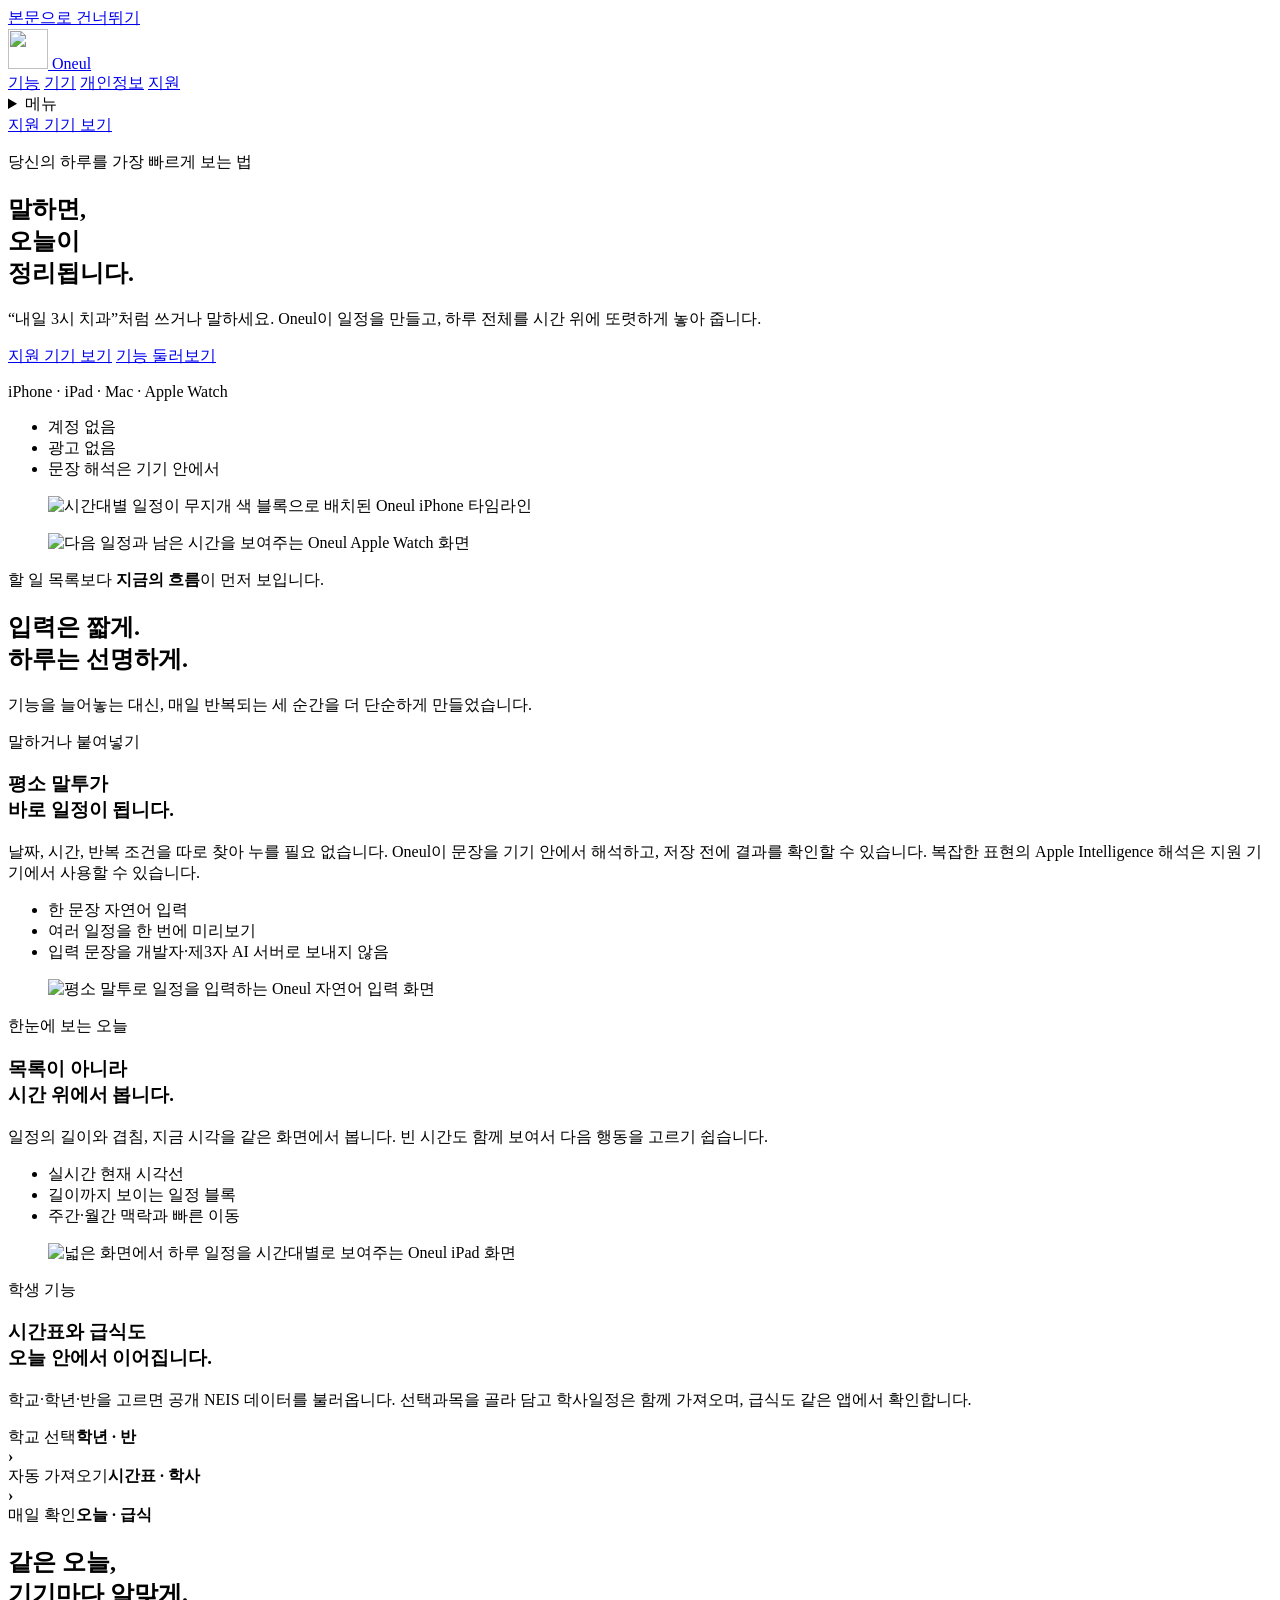
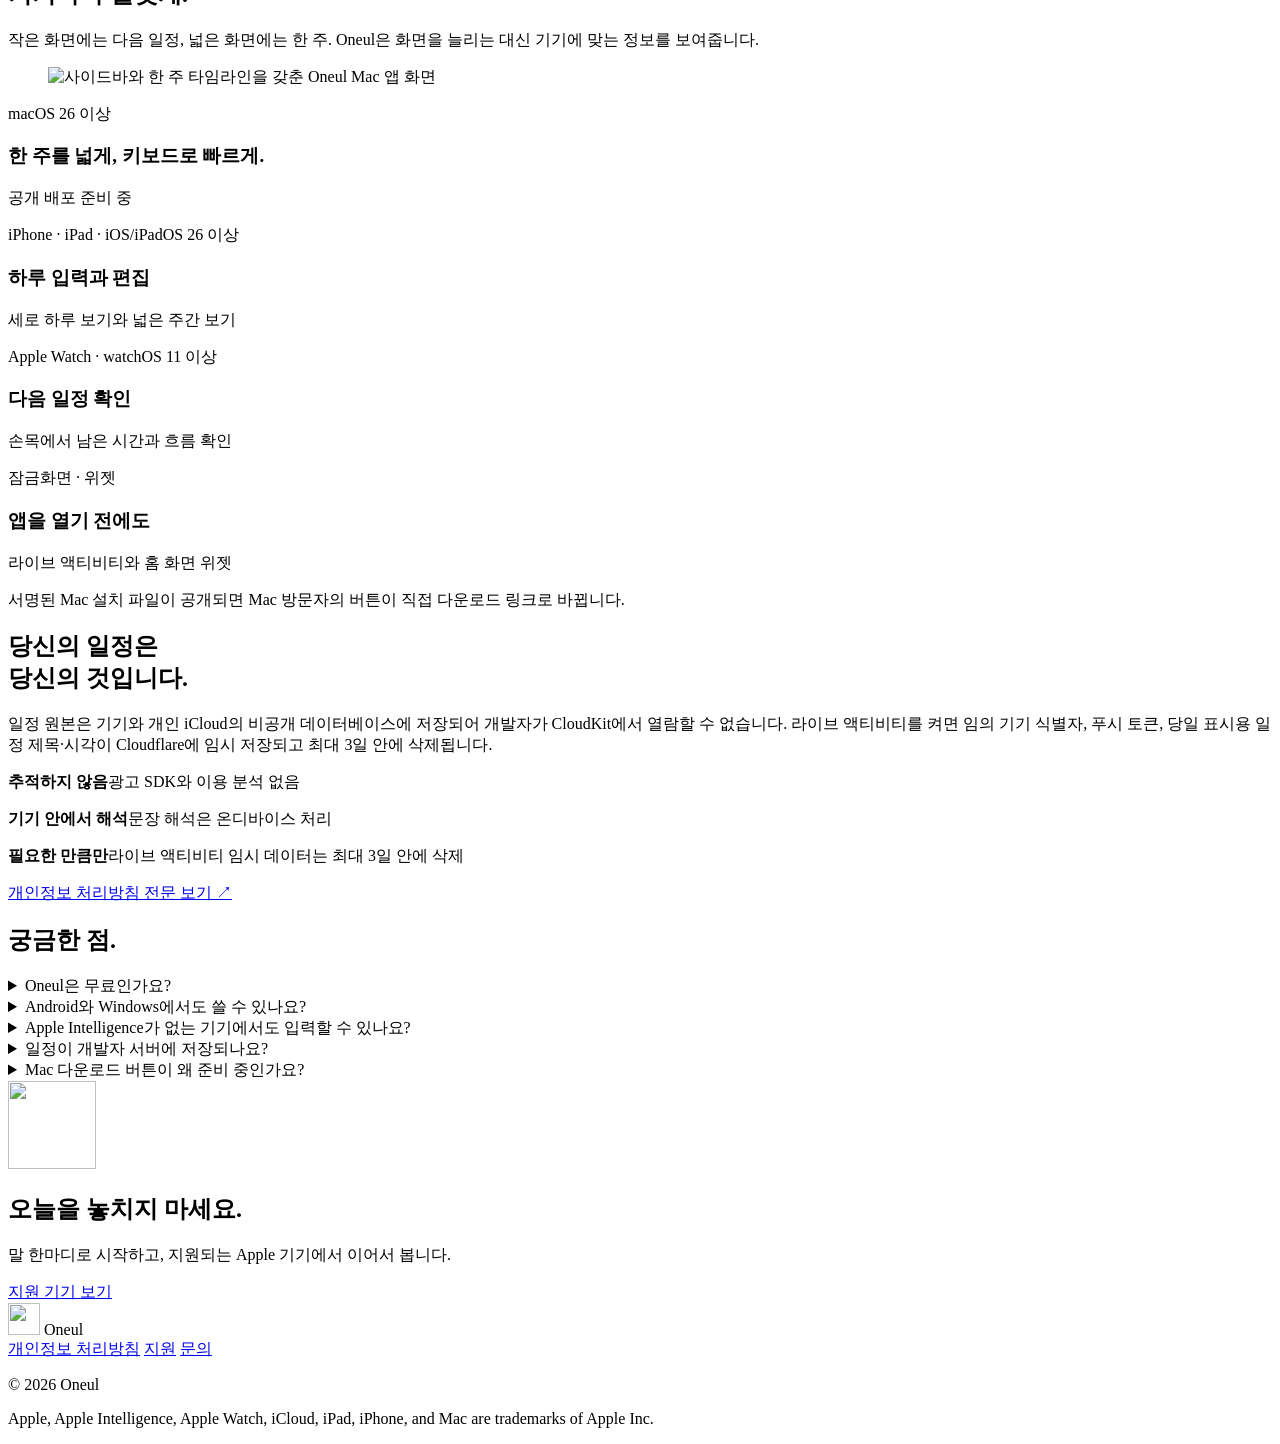
==== Oneul/server/privacy-page/public/index.html @ 2bcc9f27 "Oneul 반응형 홈페이지와 기기별 안내 추가" ====
<!doctype html>
<html lang="ko">
<head>
  <meta charset="utf-8">
  <meta name="viewport" content="width=device-width, initial-scale=1">
  <meta name="theme-color" content="#f5f6fa" media="(prefers-color-scheme: light)">
  <meta name="theme-color" content="#0c1020" media="(prefers-color-scheme: dark)">
  <meta name="description" content="말과 글을 일정으로 바꾸고, 오늘 하루를 한눈에 보여주는 비공개 Apple 기기용 타임라인 앱 Oneul.">
  <meta property="og:type" content="website">
  <meta property="og:locale" content="ko_KR">
  <meta property="og:title" content="Oneul — 말하면, 오늘이 정리됩니다">
  <meta property="og:description" content="자연어 일정 입력, 하루 타임라인, iPhone·iPad·Mac·Apple Watch 연동.">
  <meta property="og:image" content="/assets/iphone-timeline.jpg">
  <title>Oneul — 말하면, 오늘이 정리됩니다</title>
  <link rel="icon" type="image/png" href="/assets/oneul-icon.png">
  <link rel="apple-touch-icon" href="/assets/oneul-icon.png">
  <link rel="stylesheet" href="/styles.css">
  <script src="/app.js" defer></script>
</head>
<body>
  <a class="skip-link" href="#main">본문으로 건너뛰기</a>

  <header class="site-header">
    <div class="nav-shell">
      <a class="brand" href="/" aria-label="Oneul 홈">
        <img src="/assets/oneul-icon.png" width="40" height="40" alt="">
        <span>Oneul</span>
      </a>
      <nav class="nav-links" aria-label="주요 메뉴">
        <a href="#features">기능</a>
        <a href="#devices">기기</a>
        <a href="#privacy">개인정보</a>
        <a href="/support">지원</a>
      </nav>
      <details class="mobile-menu">
        <summary>메뉴</summary>
        <nav aria-label="모바일 메뉴">
          <a href="#features">기능</a>
          <a href="#devices">기기</a>
          <a href="#privacy">개인정보</a>
          <a href="/support">지원</a>
        </nav>
      </details>
      <a class="button button-small button-primary platform-cta" href="#devices" data-platform-cta>
        지원 기기 보기
      </a>
    </div>
  </header>

  <main id="main">
    <section class="hero section-shell" aria-labelledby="hero-title">
      <div class="hero-copy">
        <p class="hero-kicker">당신의 하루를 가장 빠르게 보는 법</p>
        <h1 id="hero-title">말하면,<br>오늘이<br>정리됩니다.</h1>
        <p class="hero-lede">“내일 3시 치과”처럼 쓰거나 말하세요. Oneul이 일정을 만들고, 하루 전체를 시간 위에 또렷하게 놓아 줍니다.</p>
        <div class="hero-actions">
          <a class="button button-primary platform-cta" href="#devices" data-platform-cta>지원 기기 보기</a>
          <a class="button button-secondary" href="#features">기능 둘러보기</a>
        </div>
        <p class="availability" data-platform-note>iPhone · iPad · Mac · Apple Watch</p>
        <ul class="trust-list" aria-label="Oneul 핵심 원칙">
          <li>계정 없음</li>
          <li>광고 없음</li>
          <li>문장 해석은 기기 안에서</li>
        </ul>
      </div>

      <div class="hero-product" aria-label="Oneul iPhone과 Apple Watch 화면">
        <div class="color-rail" aria-hidden="true">
          <i></i><i></i><i></i><i></i><i></i><i></i><i></i>
        </div>
        <figure class="phone-frame">
          <img src="/assets/iphone-timeline.jpg" width="520" height="1130" alt="시간대별 일정이 무지개 색 블록으로 배치된 Oneul iPhone 타임라인" fetchpriority="high">
        </figure>
        <figure class="watch-frame">
          <img src="/assets/watch-timeline.jpg" width="328" height="402" alt="다음 일정과 남은 시간을 보여주는 Oneul Apple Watch 화면">
        </figure>
      </div>
    </section>

    <section class="statement">
      <div class="section-shell statement-inner">
        <p>할 일 목록보다 <strong>지금의 흐름</strong>이 먼저 보입니다.</p>
      </div>
    </section>

    <section class="features section-shell" id="features" aria-labelledby="features-title">
      <div class="section-heading">
        <h2 id="features-title">입력은 짧게.<br>하루는 선명하게.</h2>
        <p>기능을 늘어놓는 대신, 매일 반복되는 세 순간을 더 단순하게 만들었습니다.</p>
      </div>

      <article class="feature-row">
        <div class="feature-copy">
          <p class="feature-index">말하거나 붙여넣기</p>
          <h3>평소 말투가<br>바로 일정이 됩니다.</h3>
          <p>날짜, 시간, 반복 조건을 따로 찾아 누를 필요 없습니다. Oneul이 문장을 기기 안에서 해석하고, 저장 전에 결과를 확인할 수 있습니다. 복잡한 표현의 Apple Intelligence 해석은 지원 기기에서 사용할 수 있습니다.</p>
          <ul class="plain-list">
            <li>한 문장 자연어 입력</li>
            <li>여러 일정을 한 번에 미리보기</li>
            <li>입력 문장을 개발자·제3자 AI 서버로 보내지 않음</li>
          </ul>
        </div>
        <figure class="product-shot product-shot-phone">
          <img src="/assets/iphone-ai.jpg" width="520" height="1130" loading="lazy" alt="평소 말투로 일정을 입력하는 Oneul 자연어 입력 화면">
        </figure>
      </article>

      <article class="feature-row feature-row-reverse">
        <div class="feature-copy">
          <p class="feature-index">한눈에 보는 오늘</p>
          <h3>목록이 아니라<br>시간 위에서 봅니다.</h3>
          <p>일정의 길이와 겹침, 지금 시각을 같은 화면에서 봅니다. 빈 시간도 함께 보여서 다음 행동을 고르기 쉽습니다.</p>
          <ul class="plain-list">
            <li>실시간 현재 시각선</li>
            <li>길이까지 보이는 일정 블록</li>
            <li>주간·월간 맥락과 빠른 이동</li>
          </ul>
        </div>
        <figure class="product-shot product-shot-tablet">
          <img src="/assets/ipad-timeline.jpg" width="960" height="1280" loading="lazy" alt="넓은 화면에서 하루 일정을 시간대별로 보여주는 Oneul iPad 화면">
        </figure>
      </article>

      <article class="feature-row feature-row-wide">
        <div class="feature-copy">
          <p class="feature-index">학생 기능</p>
          <h3>시간표와 급식도<br>오늘 안에서 이어집니다.</h3>
          <p>학교·학년·반을 고르면 공개 NEIS 데이터를 불러옵니다. 선택과목을 골라 담고 학사일정은 함께 가져오며, 급식도 같은 앱에서 확인합니다.</p>
        </div>
        <div class="school-flow" aria-label="학생 기능 흐름">
          <div><span>학교 선택</span><strong>학년 · 반</strong></div>
          <b aria-hidden="true">›</b>
          <div><span>자동 가져오기</span><strong>시간표 · 학사</strong></div>
          <b aria-hidden="true">›</b>
          <div><span>매일 확인</span><strong>오늘 · 급식</strong></div>
        </div>
      </article>
    </section>

    <section class="devices" id="devices" aria-labelledby="devices-title">
      <div class="section-shell">
        <div class="section-heading section-heading-light">
          <h2 id="devices-title">같은 오늘,<br>기기마다 알맞게.</h2>
          <p>작은 화면에는 다음 일정, 넓은 화면에는 한 주. Oneul은 화면을 늘리는 대신 기기에 맞는 정보를 보여줍니다.</p>
        </div>

        <figure class="mac-stage">
          <img src="/assets/mac-week.jpg" width="1200" height="838" loading="lazy" alt="사이드바와 한 주 타임라인을 갖춘 Oneul Mac 앱 화면">
        </figure>

        <div class="device-options">
          <article class="device-option device-option-primary">
            <div>
              <p>macOS 26 이상</p>
              <h3>한 주를 넓게, 키보드로 빠르게.</h3>
            </div>
            <span class="status" data-mac-status>공개 배포 준비 중</span>
          </article>
          <article class="device-option">
            <p>iPhone · iPad · iOS/iPadOS 26 이상</p>
            <h3>하루 입력과 편집</h3>
            <span>세로 하루 보기와 넓은 주간 보기</span>
          </article>
          <article class="device-option">
            <p>Apple Watch · watchOS 11 이상</p>
            <h3>다음 일정 확인</h3>
            <span>손목에서 남은 시간과 흐름 확인</span>
          </article>
          <article class="device-option">
            <p>잠금화면 · 위젯</p>
            <h3>앱을 열기 전에도</h3>
            <span>라이브 액티비티와 홈 화면 위젯</span>
          </article>
        </div>
        <p class="download-note">서명된 Mac 설치 파일이 공개되면 Mac 방문자의 버튼이 직접 다운로드 링크로 바뀝니다.</p>
      </div>
    </section>

    <section class="privacy-section section-shell" id="privacy" aria-labelledby="privacy-title">
      <div class="privacy-mark" aria-hidden="true">
        <span></span><span></span><span></span>
      </div>
      <div class="privacy-copy">
        <h2 id="privacy-title">당신의 일정은<br>당신의 것입니다.</h2>
        <p>일정 원본은 기기와 개인 iCloud의 비공개 데이터베이스에 저장되어 개발자가 CloudKit에서 열람할 수 없습니다. 라이브 액티비티를 켜면 임의 기기 식별자, 푸시 토큰, 당일 표시용 일정 제목·시각이 Cloudflare에 임시 저장되고 최대 3일 안에 삭제됩니다.</p>
        <div class="privacy-points">
          <p><strong>추적하지 않음</strong><span>광고 SDK와 이용 분석 없음</span></p>
          <p><strong>기기 안에서 해석</strong><span>문장 해석은 온디바이스 처리</span></p>
          <p><strong>필요한 만큼만</strong><span>라이브 액티비티 임시 데이터는 최대 3일 안에 삭제</span></p>
        </div>
        <a class="text-link" href="/privacy">개인정보 처리방침 전문 보기 <span aria-hidden="true">↗</span></a>
      </div>
    </section>

    <section class="faq section-shell" aria-labelledby="faq-title">
      <div class="section-heading">
        <h2 id="faq-title">궁금한 점.</h2>
      </div>
      <div class="faq-list">
        <details>
          <summary>Oneul은 무료인가요?</summary>
          <p>현재 앱은 무료로 준비되고 있습니다. 공개 배포 채널과 정확한 지원 버전은 출시 시 이 페이지에 표시합니다.</p>
        </details>
        <details>
          <summary>Android와 Windows에서도 쓸 수 있나요?</summary>
          <p>현재 Oneul은 iPhone, iPad, Mac, Apple Watch용 네이티브 앱입니다. 지원하지 않는 기기에서도 이 홈페이지와 지원 문서는 정상적으로 볼 수 있습니다.</p>
        </details>
        <details>
          <summary>Apple Intelligence가 없는 기기에서도 입력할 수 있나요?</summary>
          <p>네. 기본 날짜·시간 표현은 Oneul의 기기 내 규칙 파서가 처리합니다. 더 복잡한 표현의 Apple Intelligence 해석은 Apple Intelligence 지원 기기에서만 사용할 수 있습니다. 음성 받아쓰기는 Apple 음성 인식 정책이 적용됩니다.</p>
        </details>
        <details>
          <summary>일정이 개발자 서버에 저장되나요?</summary>
          <p>일정 원본은 기기와 개인 iCloud에 저장됩니다. 다만 라이브 액티비티를 사용하면 임의 기기 식별자·푸시 토큰과 표시용 일정 제목·시각이 Cloudflare에 최대 3일간 임시 저장됩니다.</p>
        </details>
        <details>
          <summary>Mac 다운로드 버튼이 왜 준비 중인가요?</summary>
          <p>공개 배포용으로 서명·공증된 Mac 설치 파일이 아직 없기 때문입니다. 안전한 배포 파일이 준비되면 Mac 방문자에게 직접 다운로드 버튼이 표시됩니다.</p>
        </details>
      </div>
    </section>

    <section class="final-cta">
      <div class="section-shell final-cta-inner">
        <img src="/assets/oneul-icon.png" width="88" height="88" alt="">
        <div>
          <h2>오늘을 놓치지 마세요.</h2>
          <p>말 한마디로 시작하고, 지원되는 Apple 기기에서 이어서 봅니다.</p>
        </div>
        <a class="button button-primary platform-cta" href="#devices" data-platform-cta>지원 기기 보기</a>
      </div>
    </section>
  </main>

  <footer class="site-footer">
    <div class="section-shell footer-inner">
      <div class="brand brand-footer">
        <img src="/assets/oneul-icon.png" width="32" height="32" alt="">
        <span>Oneul</span>
      </div>
      <nav aria-label="하단 메뉴">
        <a href="/privacy">개인정보 처리방침</a>
        <a href="/support">지원</a>
        <a href="mailto:edsok5588@gmail.com">문의</a>
      </nav>
      <p>© 2026 Oneul</p>
      <p class="trademark">Apple, Apple Intelligence, Apple Watch, iCloud, iPad, iPhone, and Mac are trademarks of Apple Inc.</p>
    </div>
  </footer>
</body>
</html>
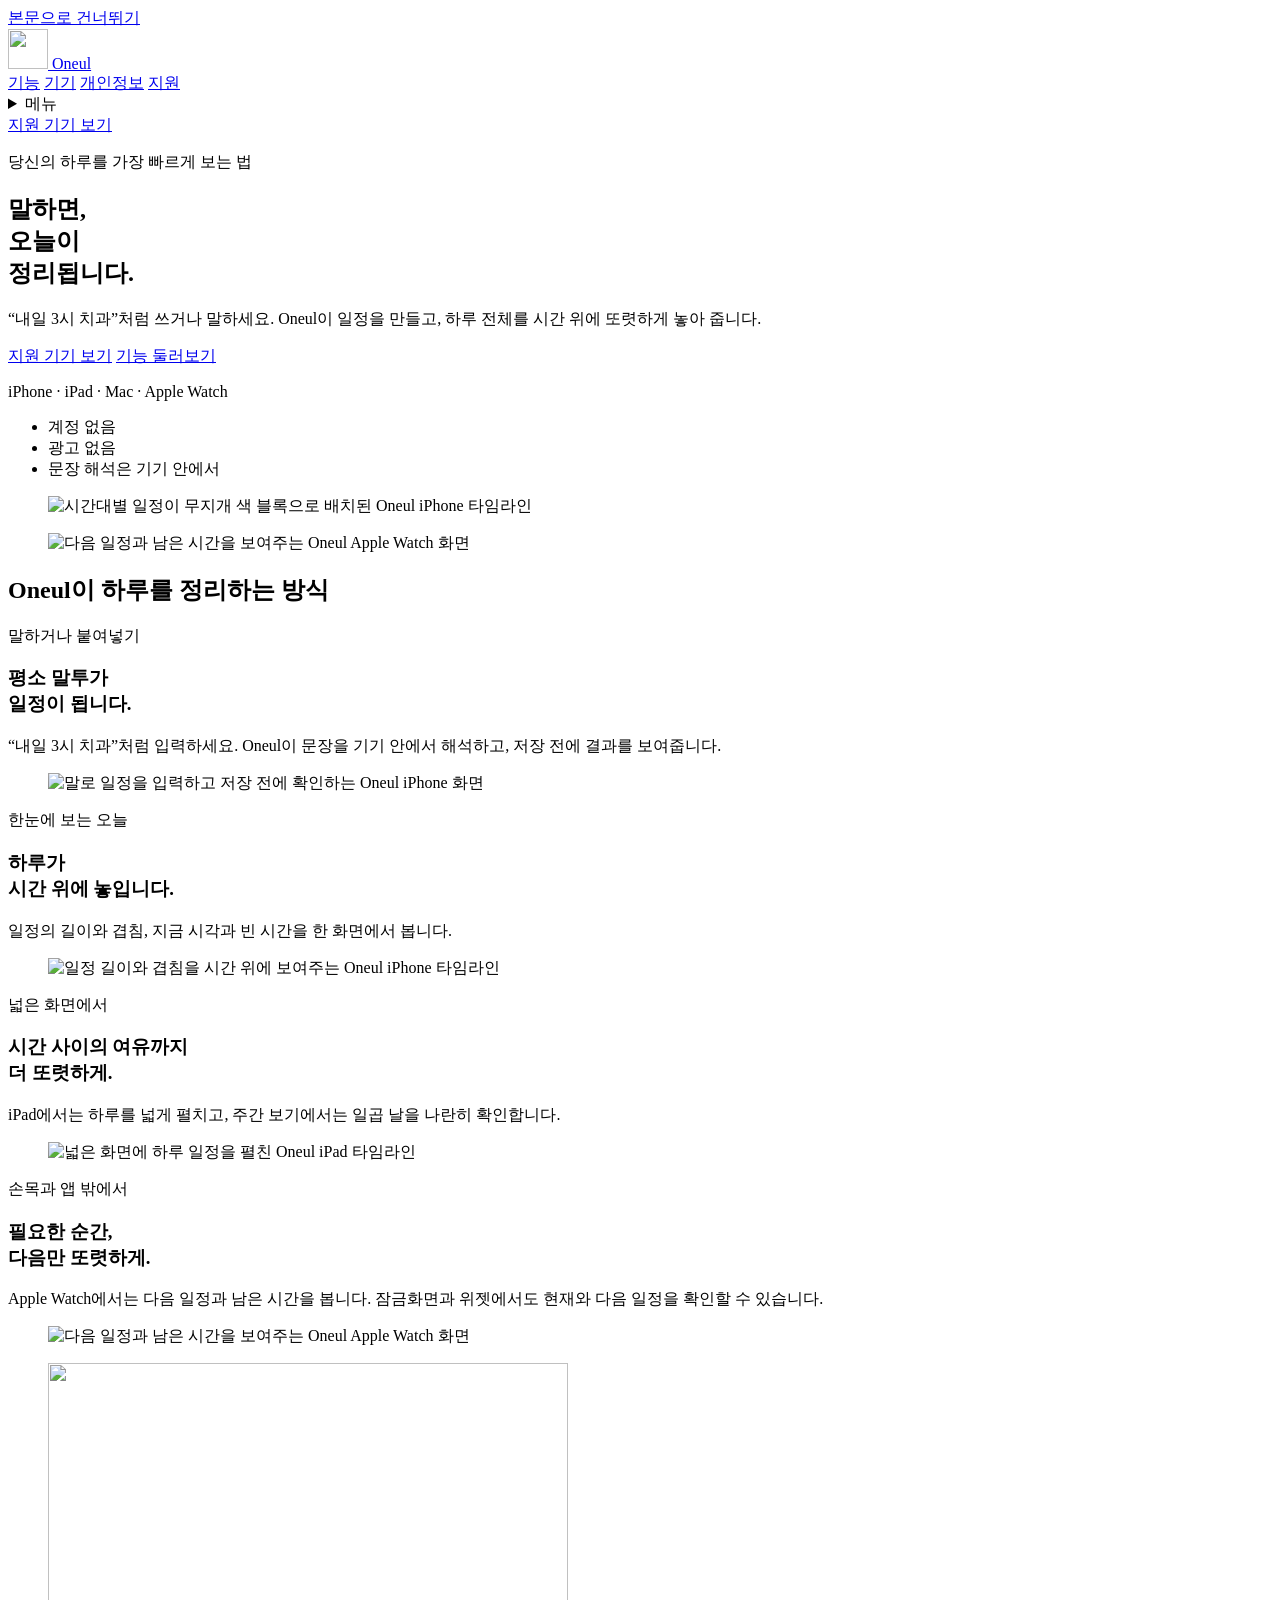
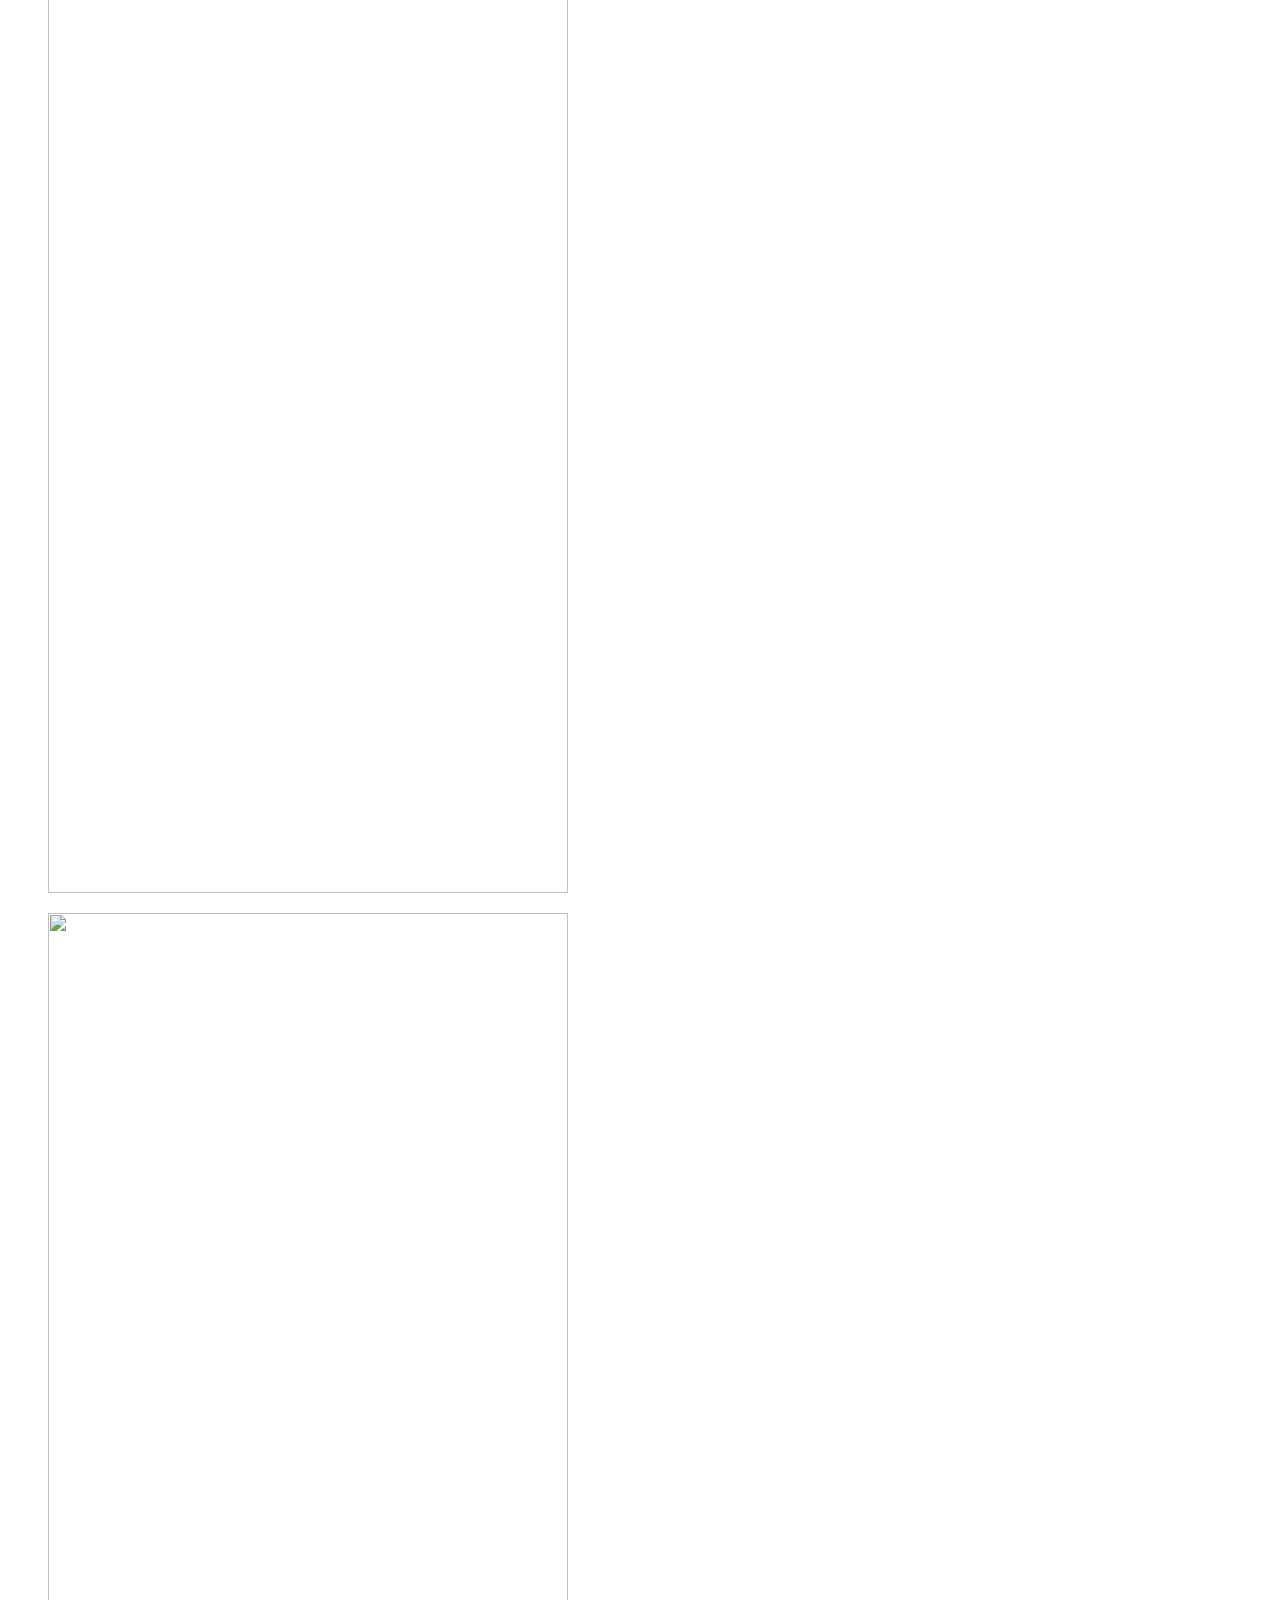
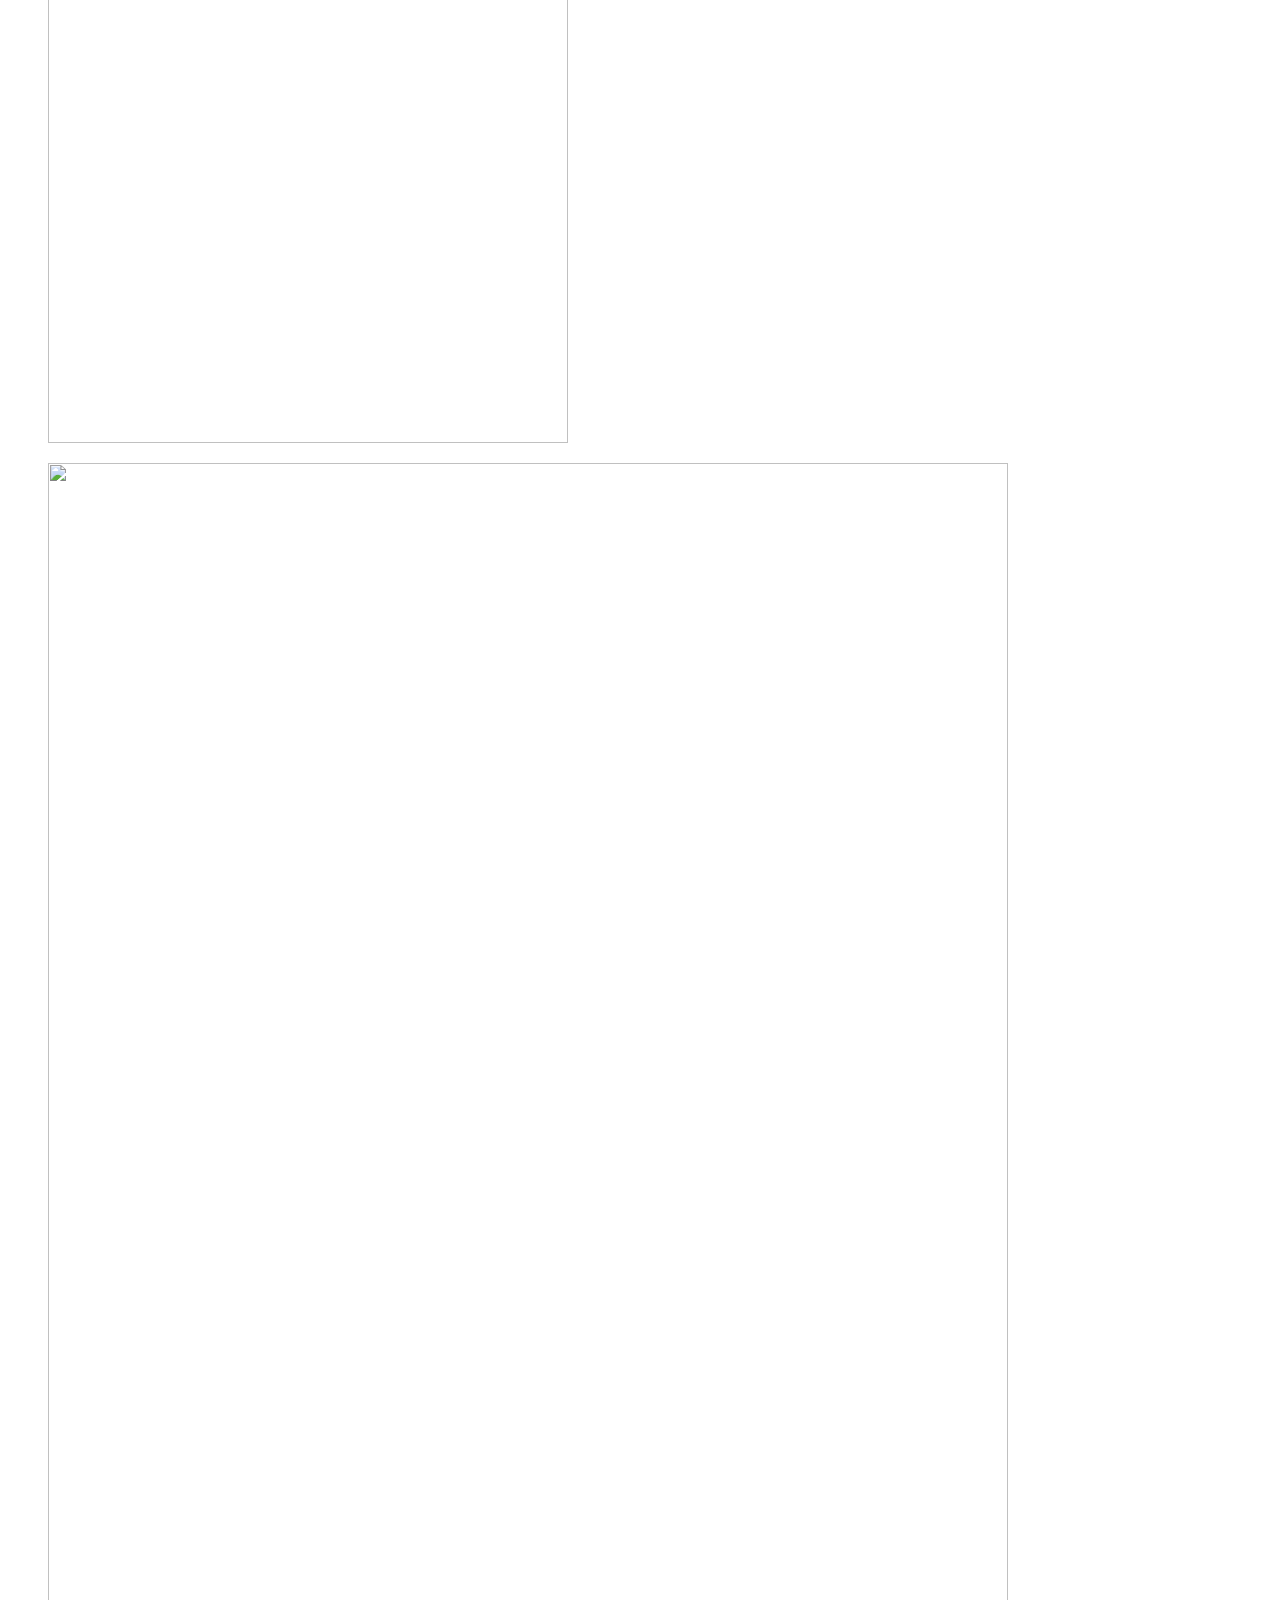
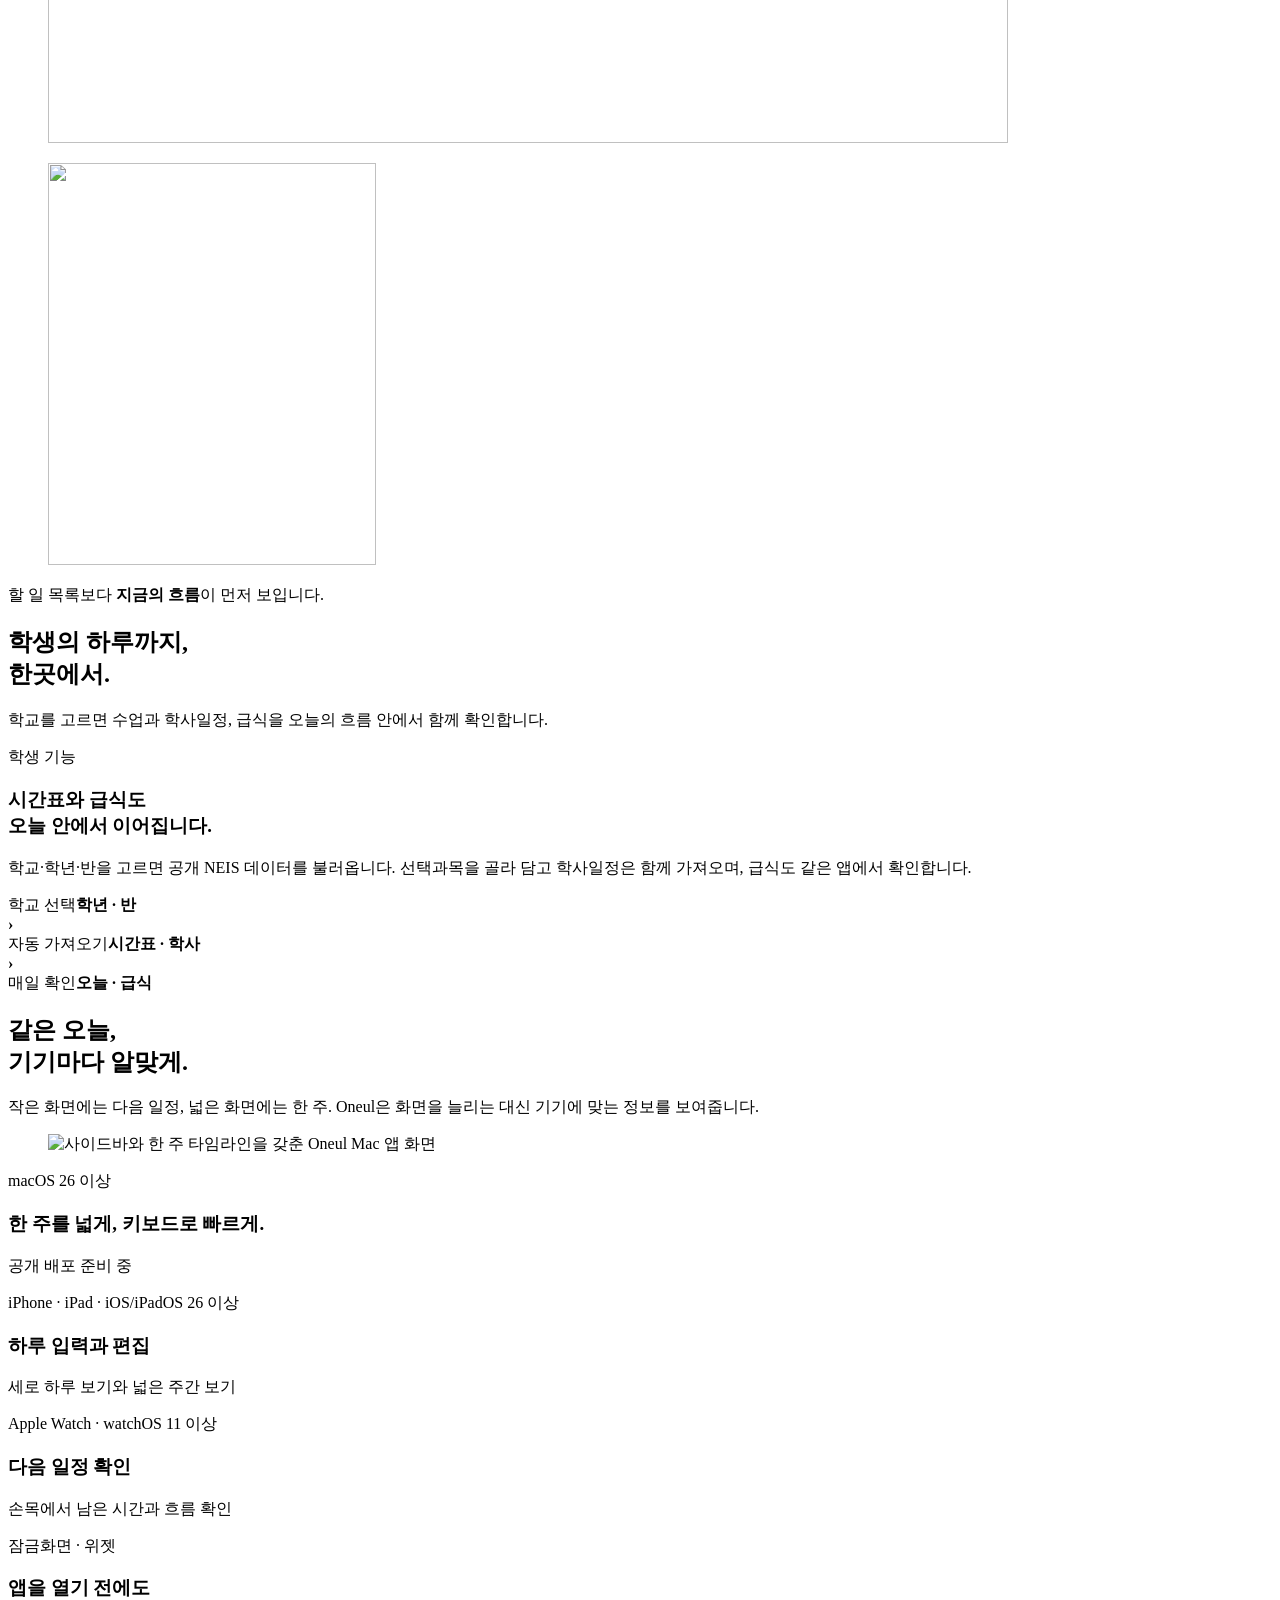
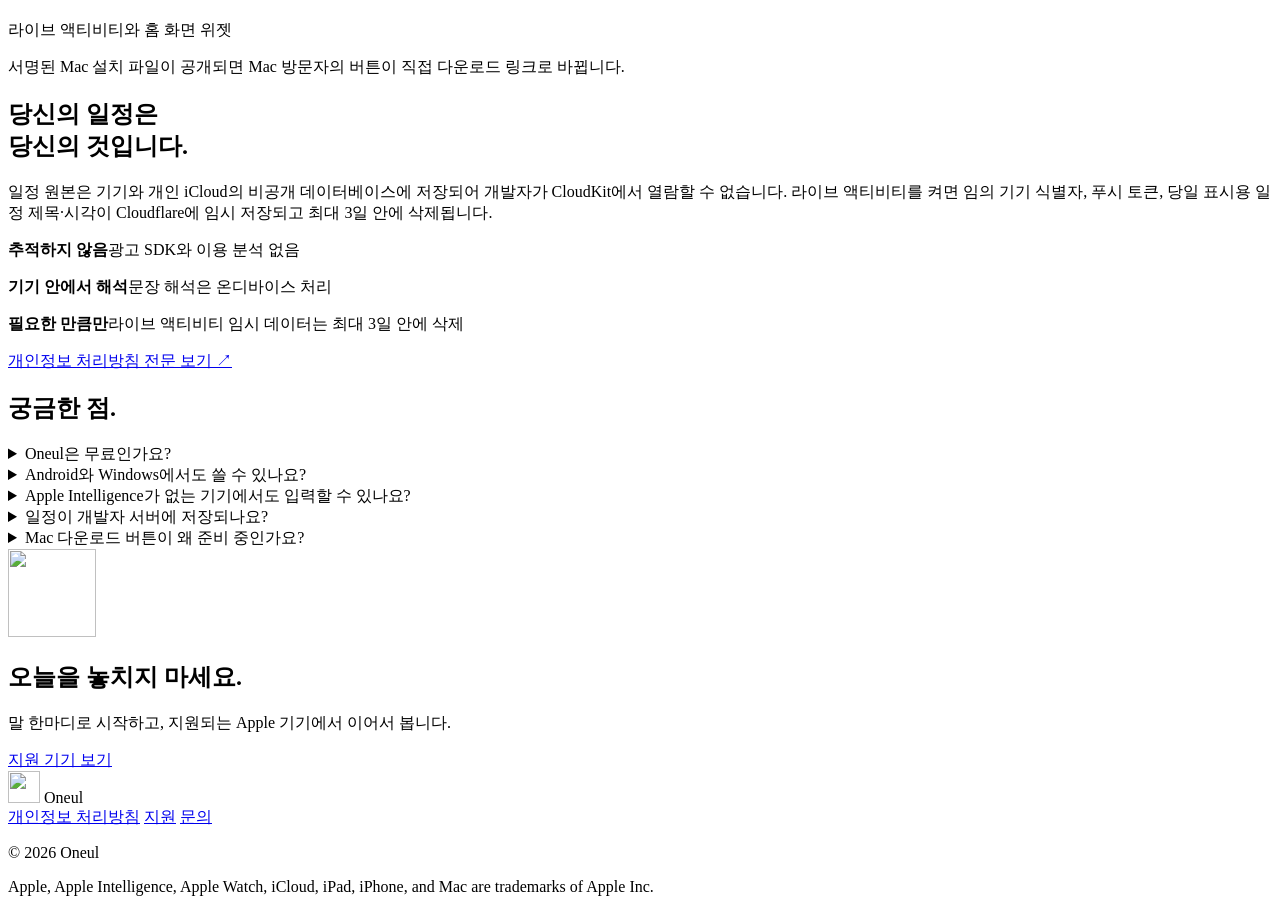
==== commit 331313ac: "메인 홈페이지 스크롤 스토리텔링 구현" ====
--- a/Oneul/server/privacy-page/public/index.html
+++ b/Oneul/server/privacy-page/public/index.html
@@ -3,8 +3,7 @@
 <head>
   <meta charset="utf-8">
   <meta name="viewport" content="width=device-width, initial-scale=1">
-  <meta name="theme-color" content="#f5f6fa" media="(prefers-color-scheme: light)">
-  <meta name="theme-color" content="#0c1020" media="(prefers-color-scheme: dark)">
+  <meta name="theme-color" content="#ffffff">
   <meta name="description" content="말과 글을 일정으로 바꾸고, 오늘 하루를 한눈에 보여주는 비공개 Apple 기기용 타임라인 앱 Oneul.">
   <meta property="og:type" content="website">
   <meta property="og:locale" content="ko_KR">
@@ -65,7 +64,7 @@
         </ul>
       </div>
 
-      <div class="hero-product" aria-label="Oneul iPhone과 Apple Watch 화면">
+      <div class="hero-product" aria-label="Oneul iPhone과 Apple Watch 화면" data-reveal="product">
         <div class="color-rail" aria-hidden="true">
           <i></i><i></i><i></i><i></i><i></i><i></i><i></i>
         </div>
@@ -78,49 +77,86 @@
       </div>
     </section>
 
+    <section class="story-scroll" id="features" aria-labelledby="story-title" data-scroll-story>
+      <h2 class="visually-hidden" id="story-title">Oneul이 하루를 정리하는 방식</h2>
+      <div class="story-shell">
+        <div class="story-copy-sequence">
+          <article class="story-copy-step" data-story-step aria-labelledby="story-step-1-title">
+            <div class="story-copy">
+              <p class="story-kicker">말하거나 붙여넣기</p>
+              <h3 id="story-step-1-title">평소 말투가<br>일정이 됩니다.</h3>
+              <p>“내일 3시 치과”처럼 입력하세요. Oneul이 문장을 기기 안에서 해석하고, 저장 전에 결과를 보여줍니다.</p>
+            </div>
+            <figure class="story-product story-product-phone story-inline-product" data-inline-product>
+              <img src="/assets/iphone-ai.jpg" width="520" height="1130" loading="lazy" decoding="async" alt="말로 일정을 입력하고 저장 전에 확인하는 Oneul iPhone 화면">
+            </figure>
+          </article>
+
+          <article class="story-copy-step" data-story-step aria-labelledby="story-step-2-title">
+            <div class="story-copy">
+              <p class="story-kicker">한눈에 보는 오늘</p>
+              <h3 id="story-step-2-title">하루가<br>시간 위에 놓입니다.</h3>
+              <p>일정의 길이와 겹침, 지금 시각과 빈 시간을 한 화면에서 봅니다.</p>
+            </div>
+            <figure class="story-product story-product-phone story-inline-product" data-inline-product>
+              <img src="/assets/iphone-timeline.jpg" width="520" height="1130" loading="lazy" decoding="async" alt="일정 길이와 겹침을 시간 위에 보여주는 Oneul iPhone 타임라인">
+            </figure>
+          </article>
+
+          <article class="story-copy-step" data-story-step aria-labelledby="story-step-3-title">
+            <div class="story-copy">
+              <p class="story-kicker">넓은 화면에서</p>
+              <h3 id="story-step-3-title">시간 사이의 여유까지<br>더 또렷하게.</h3>
+              <p>iPad에서는 하루를 넓게 펼치고, 주간 보기에서는 일곱 날을 나란히 확인합니다.</p>
+            </div>
+            <figure class="story-product story-product-tablet story-inline-product" data-inline-product>
+              <img src="/assets/ipad-timeline.jpg" width="960" height="1280" loading="lazy" decoding="async" alt="넓은 화면에 하루 일정을 펼친 Oneul iPad 타임라인">
+            </figure>
+          </article>
+
+          <article class="story-copy-step" data-story-step aria-labelledby="story-step-4-title">
+            <div class="story-copy">
+              <p class="story-kicker">손목과 앱 밖에서</p>
+              <h3 id="story-step-4-title">필요한 순간,<br>다음만 또렷하게.</h3>
+              <p>Apple Watch에서는 다음 일정과 남은 시간을 봅니다. 잠금화면과 위젯에서도 현재와 다음 일정을 확인할 수 있습니다.</p>
+            </div>
+            <figure class="story-product story-product-watch story-inline-product" data-inline-product>
+              <img src="/assets/watch-timeline.jpg" width="328" height="402" loading="lazy" decoding="async" alt="다음 일정과 남은 시간을 보여주는 Oneul Apple Watch 화면">
+            </figure>
+          </article>
+        </div>
+
+        <div class="story-visual-sticky" aria-hidden="true">
+          <div class="story-product-stack">
+            <figure class="story-product story-product-phone" data-story-product>
+              <img src="/assets/iphone-ai.jpg" width="520" height="1130" loading="lazy" decoding="async" alt="">
+            </figure>
+            <figure class="story-product story-product-phone" data-story-product>
+              <img src="/assets/iphone-timeline.jpg" width="520" height="1130" loading="lazy" decoding="async" alt="">
+            </figure>
+            <figure class="story-product story-product-tablet" data-story-product>
+              <img src="/assets/ipad-timeline.jpg" width="960" height="1280" loading="lazy" decoding="async" alt="">
+            </figure>
+            <figure class="story-product story-product-watch" data-story-product>
+              <img src="/assets/watch-timeline.jpg" width="328" height="402" loading="lazy" decoding="async" alt="">
+            </figure>
+          </div>
+          <div class="story-meter" aria-hidden="true"><span></span></div>
+        </div>
+      </div>
+    </section>
+
     <section class="statement">
       <div class="section-shell statement-inner">
-        <p>할 일 목록보다 <strong>지금의 흐름</strong>이 먼저 보입니다.</p>
-      </div>
-    </section>
-
-    <section class="features section-shell" id="features" aria-labelledby="features-title">
+        <p>할 일 목록보다 <strong data-reveal="emphasis">지금의 흐름</strong>이 먼저 보입니다.</p>
+      </div>
+    </section>
+
+    <section class="features section-shell" aria-labelledby="features-title">
       <div class="section-heading">
-        <h2 id="features-title">입력은 짧게.<br>하루는 선명하게.</h2>
-        <p>기능을 늘어놓는 대신, 매일 반복되는 세 순간을 더 단순하게 만들었습니다.</p>
-      </div>
-
-      <article class="feature-row">
-        <div class="feature-copy">
-          <p class="feature-index">말하거나 붙여넣기</p>
-          <h3>평소 말투가<br>바로 일정이 됩니다.</h3>
-          <p>날짜, 시간, 반복 조건을 따로 찾아 누를 필요 없습니다. Oneul이 문장을 기기 안에서 해석하고, 저장 전에 결과를 확인할 수 있습니다. 복잡한 표현의 Apple Intelligence 해석은 지원 기기에서 사용할 수 있습니다.</p>
-          <ul class="plain-list">
-            <li>한 문장 자연어 입력</li>
-            <li>여러 일정을 한 번에 미리보기</li>
-            <li>입력 문장을 개발자·제3자 AI 서버로 보내지 않음</li>
-          </ul>
-        </div>
-        <figure class="product-shot product-shot-phone">
-          <img src="/assets/iphone-ai.jpg" width="520" height="1130" loading="lazy" alt="평소 말투로 일정을 입력하는 Oneul 자연어 입력 화면">
-        </figure>
-      </article>
-
-      <article class="feature-row feature-row-reverse">
-        <div class="feature-copy">
-          <p class="feature-index">한눈에 보는 오늘</p>
-          <h3>목록이 아니라<br>시간 위에서 봅니다.</h3>
-          <p>일정의 길이와 겹침, 지금 시각을 같은 화면에서 봅니다. 빈 시간도 함께 보여서 다음 행동을 고르기 쉽습니다.</p>
-          <ul class="plain-list">
-            <li>실시간 현재 시각선</li>
-            <li>길이까지 보이는 일정 블록</li>
-            <li>주간·월간 맥락과 빠른 이동</li>
-          </ul>
-        </div>
-        <figure class="product-shot product-shot-tablet">
-          <img src="/assets/ipad-timeline.jpg" width="960" height="1280" loading="lazy" alt="넓은 화면에서 하루 일정을 시간대별로 보여주는 Oneul iPad 화면">
-        </figure>
-      </article>
+        <h2 id="features-title">학생의 하루까지,<br>한곳에서.</h2>
+        <p>학교를 고르면 수업과 학사일정, 급식을 오늘의 흐름 안에서 함께 확인합니다.</p>
+      </div>
 
       <article class="feature-row feature-row-wide">
         <div class="feature-copy">
@@ -145,7 +181,7 @@
           <p>작은 화면에는 다음 일정, 넓은 화면에는 한 주. Oneul은 화면을 늘리는 대신 기기에 맞는 정보를 보여줍니다.</p>
         </div>
 
-        <figure class="mac-stage">
+        <figure class="mac-stage" data-reveal="product">
           <img src="/assets/mac-week.jpg" width="1200" height="838" loading="lazy" alt="사이드바와 한 주 타임라인을 갖춘 Oneul Mac 앱 화면">
         </figure>
 
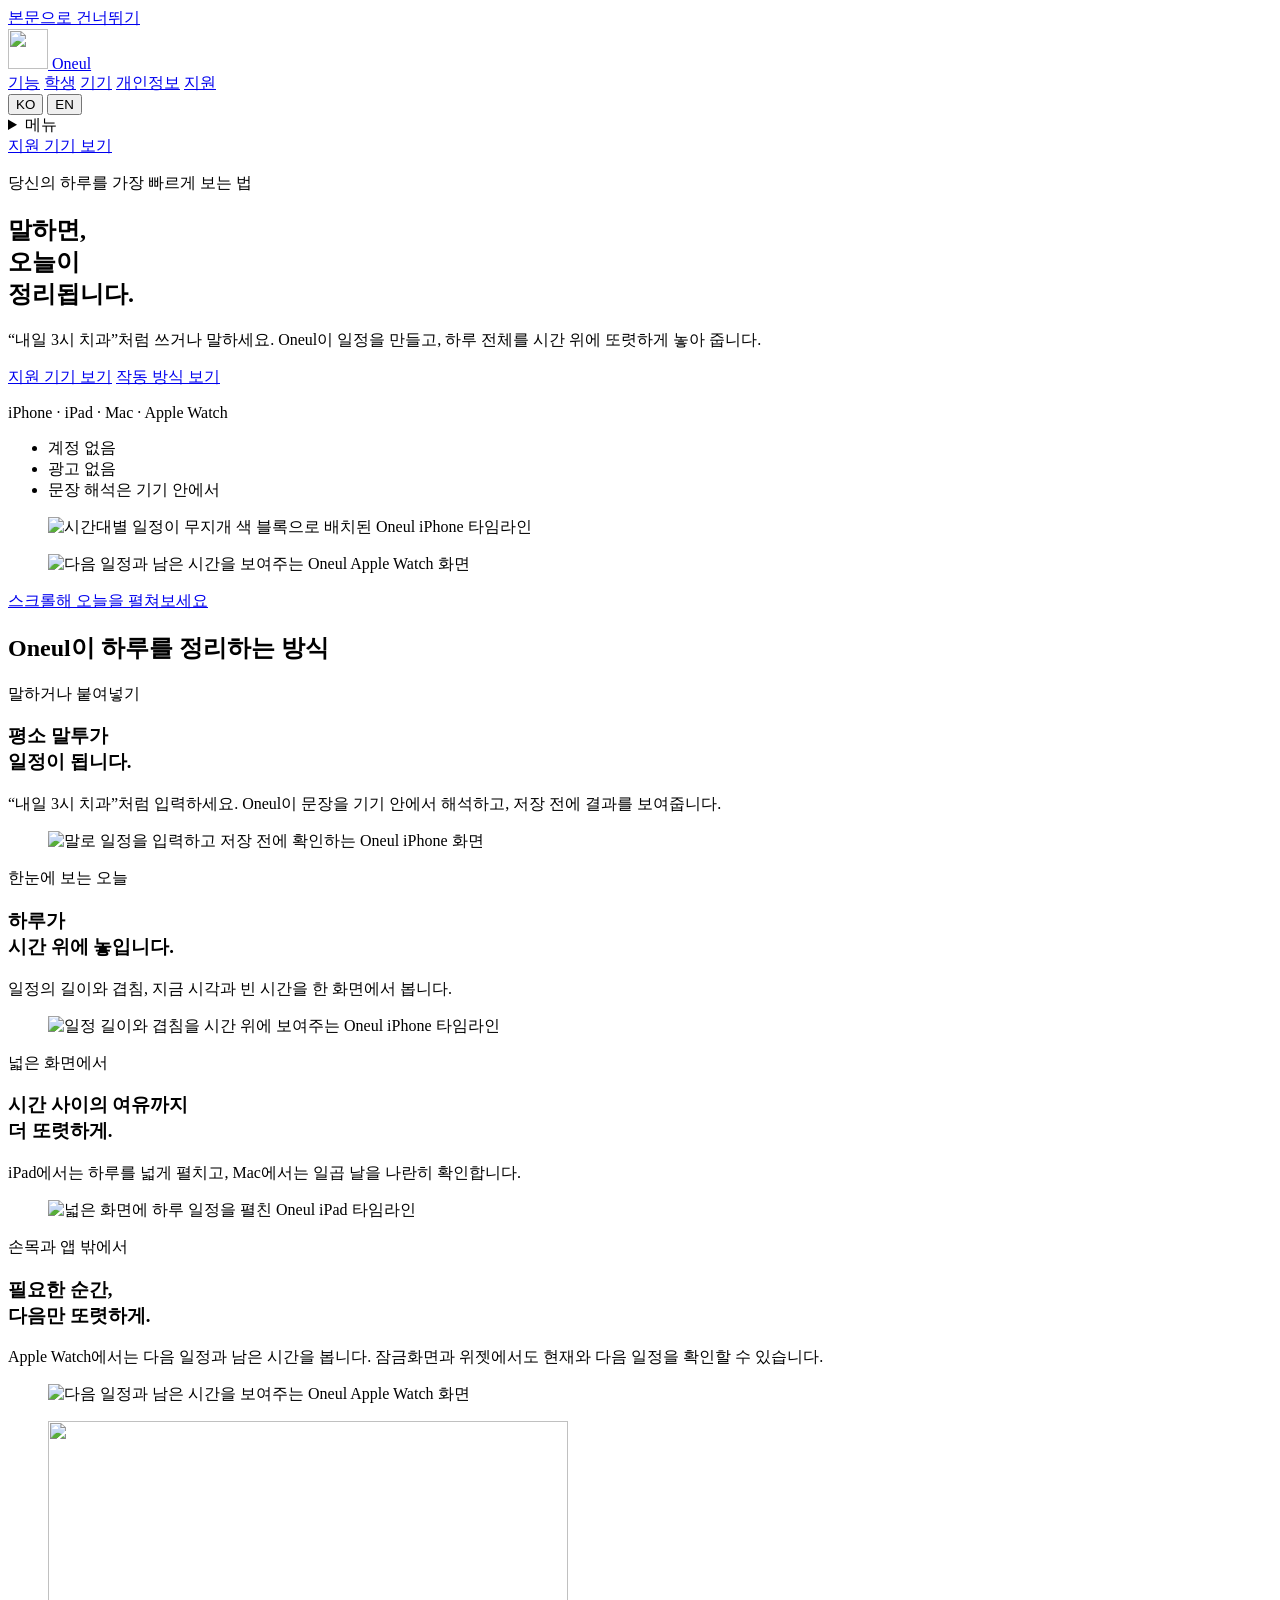
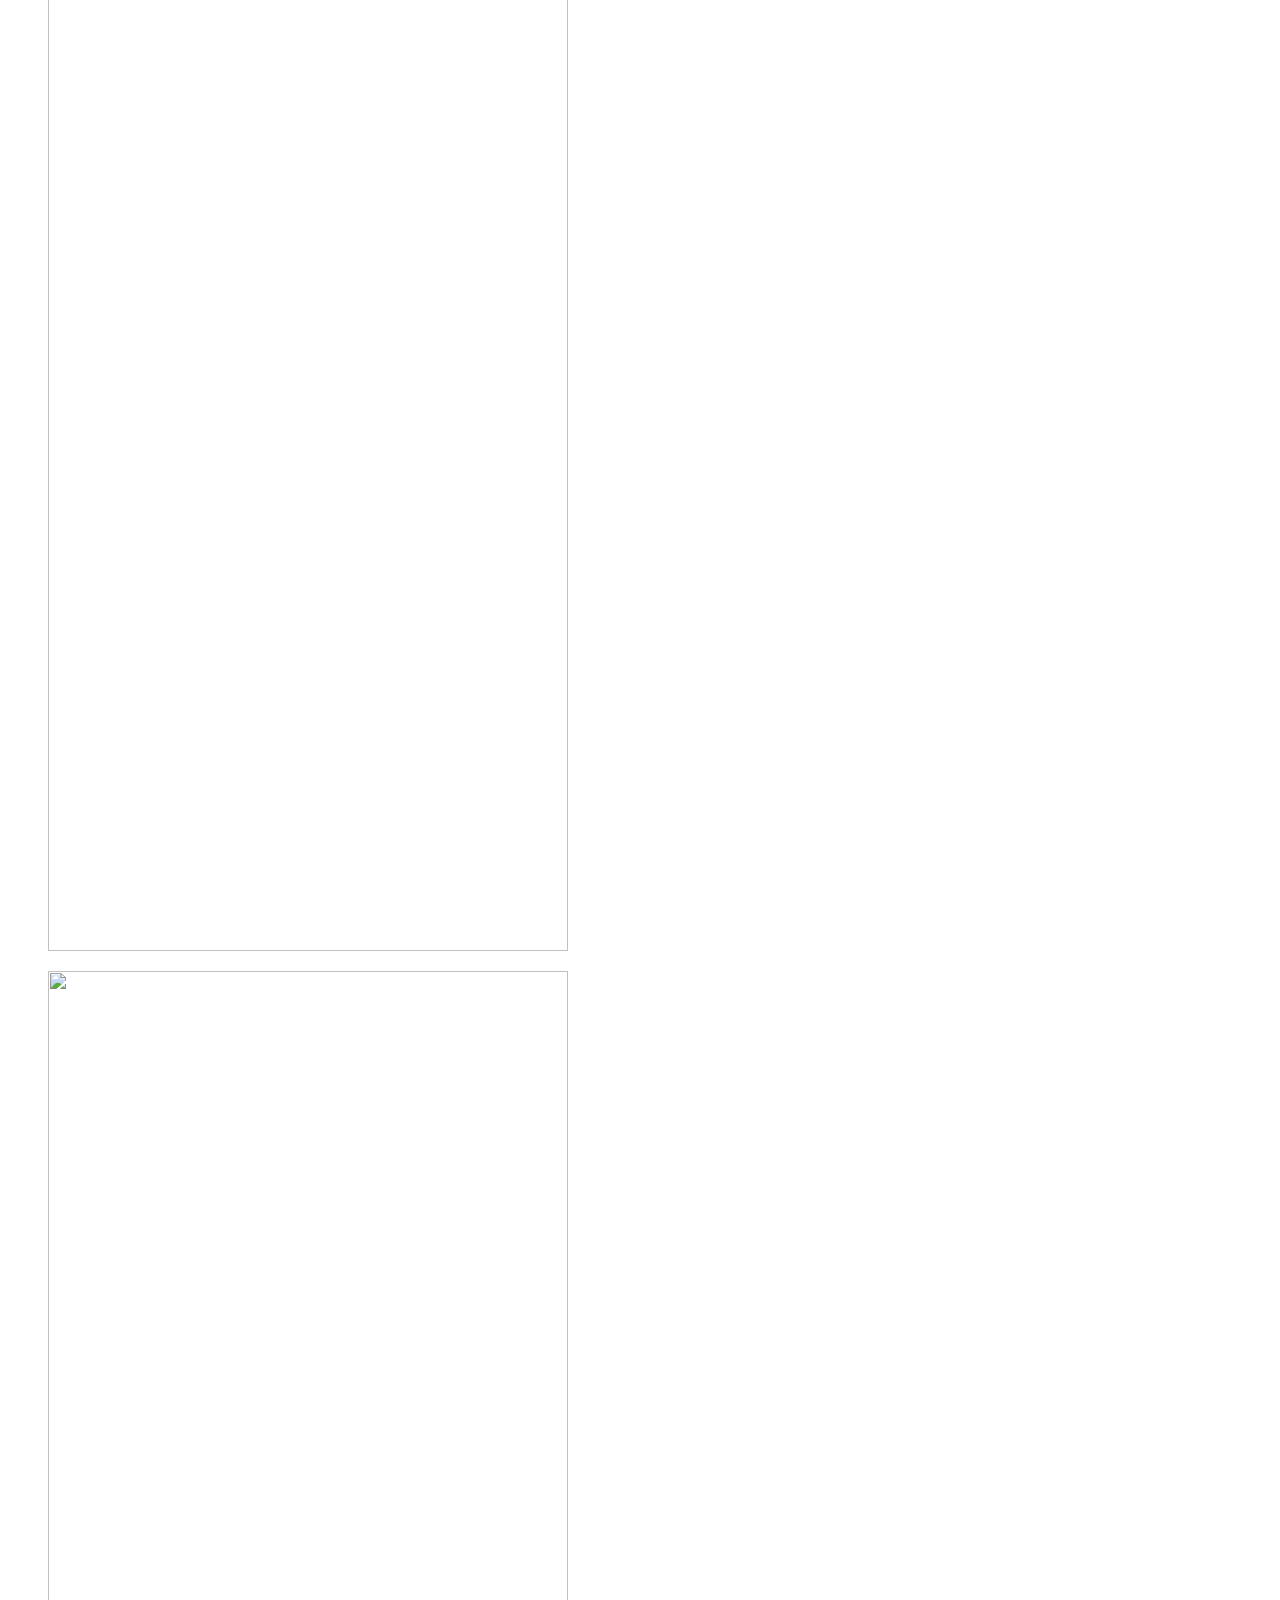
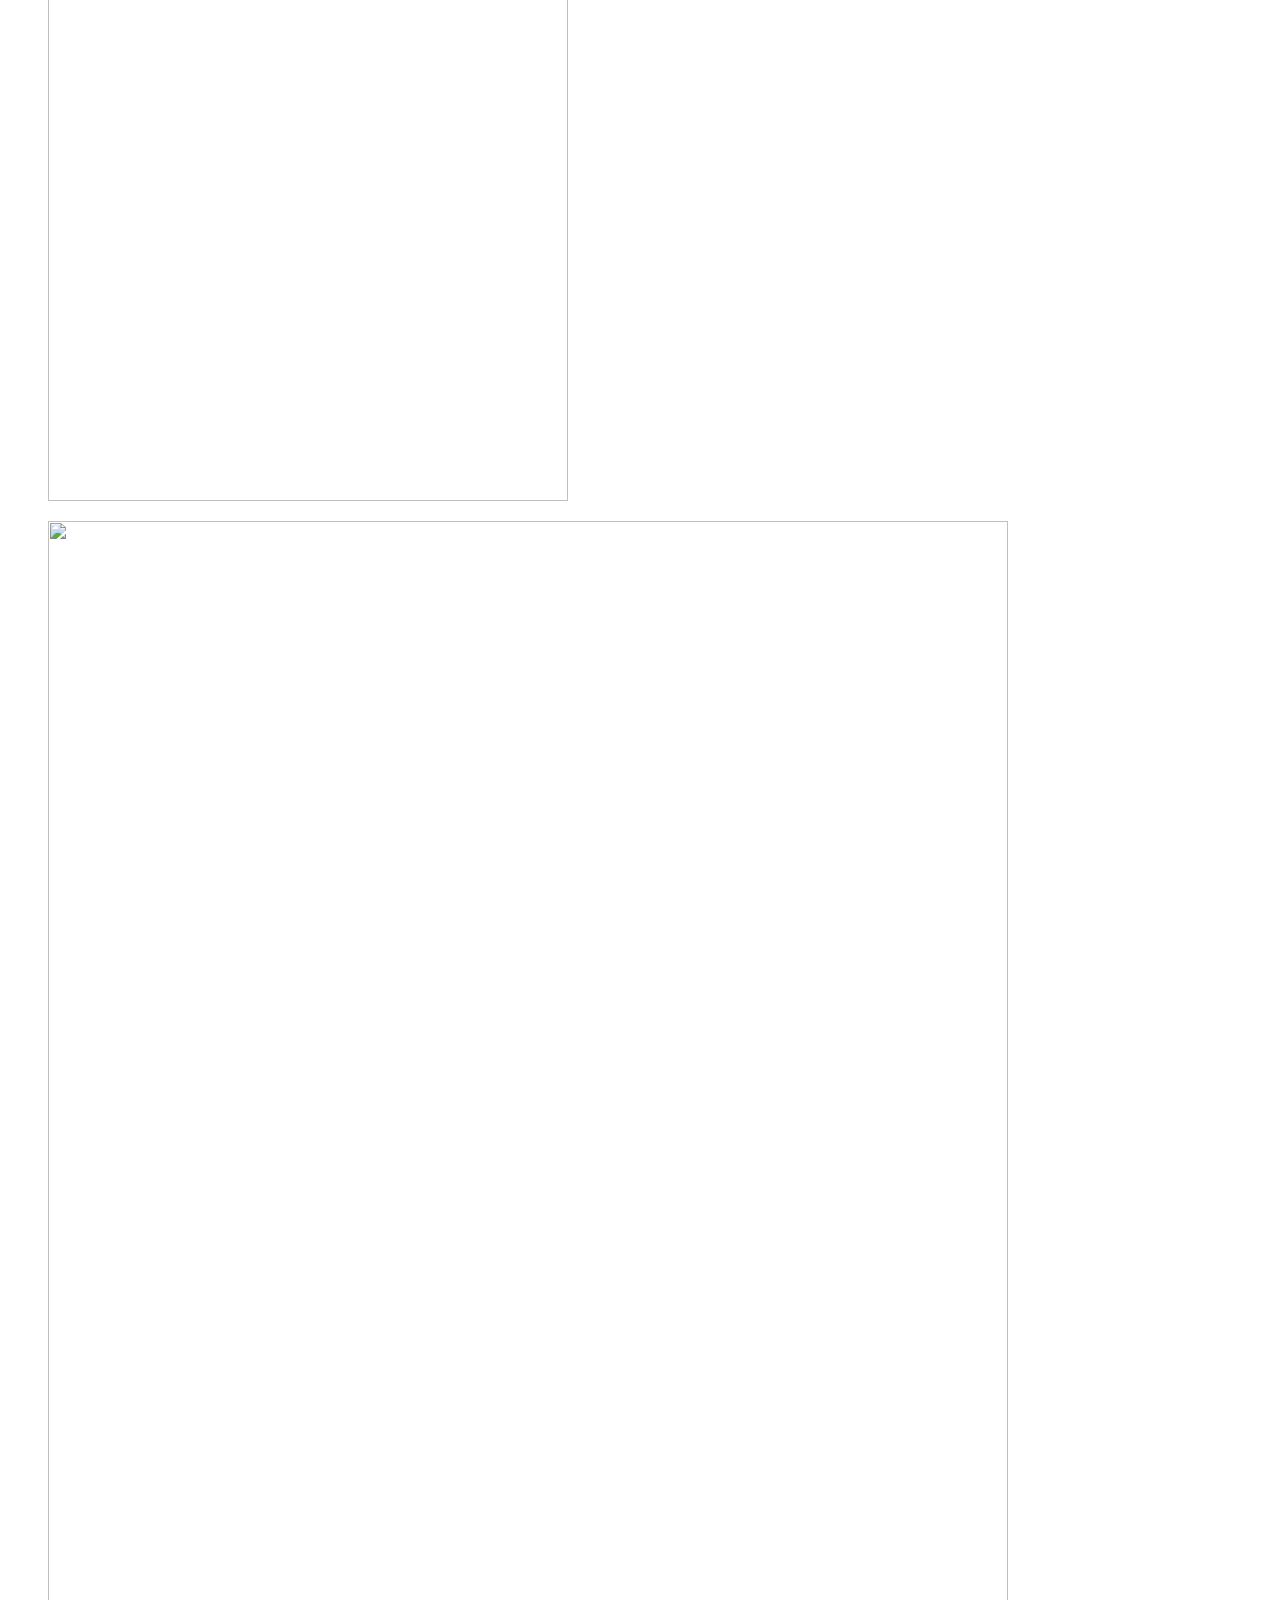
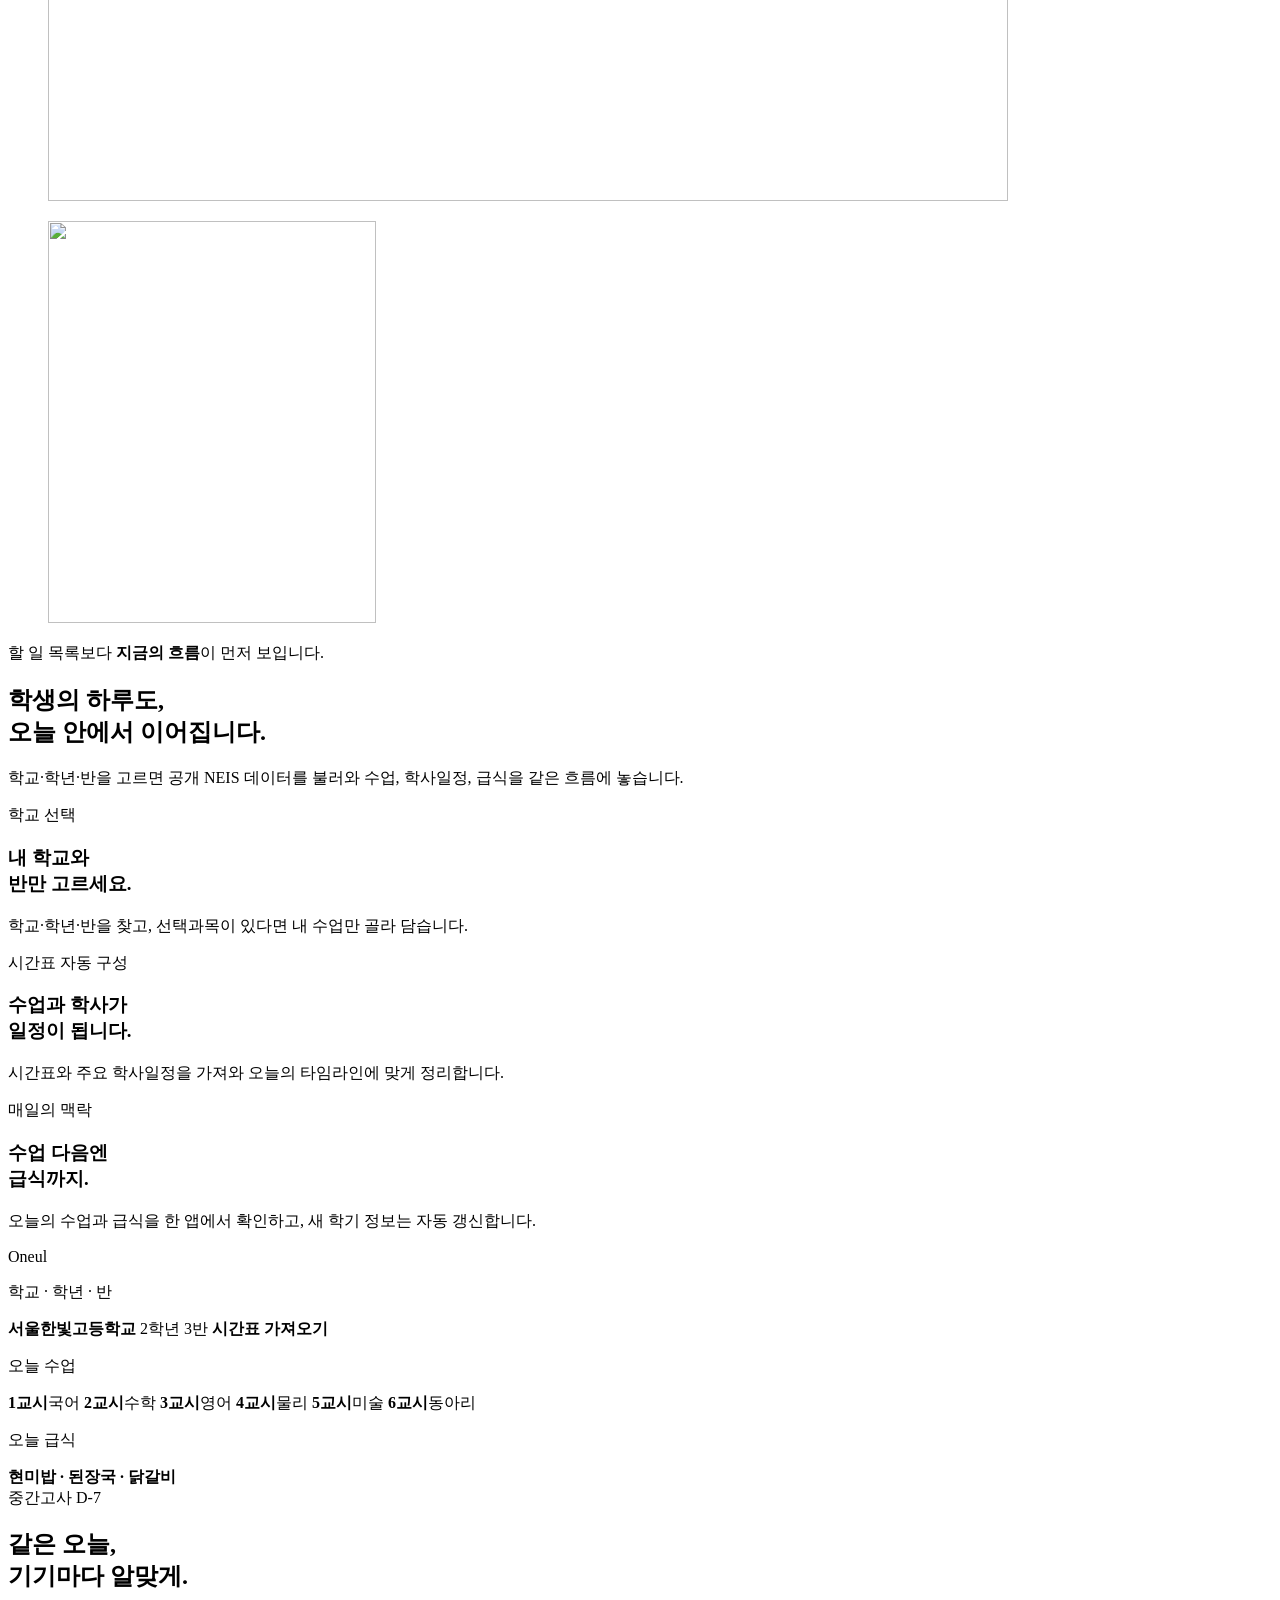
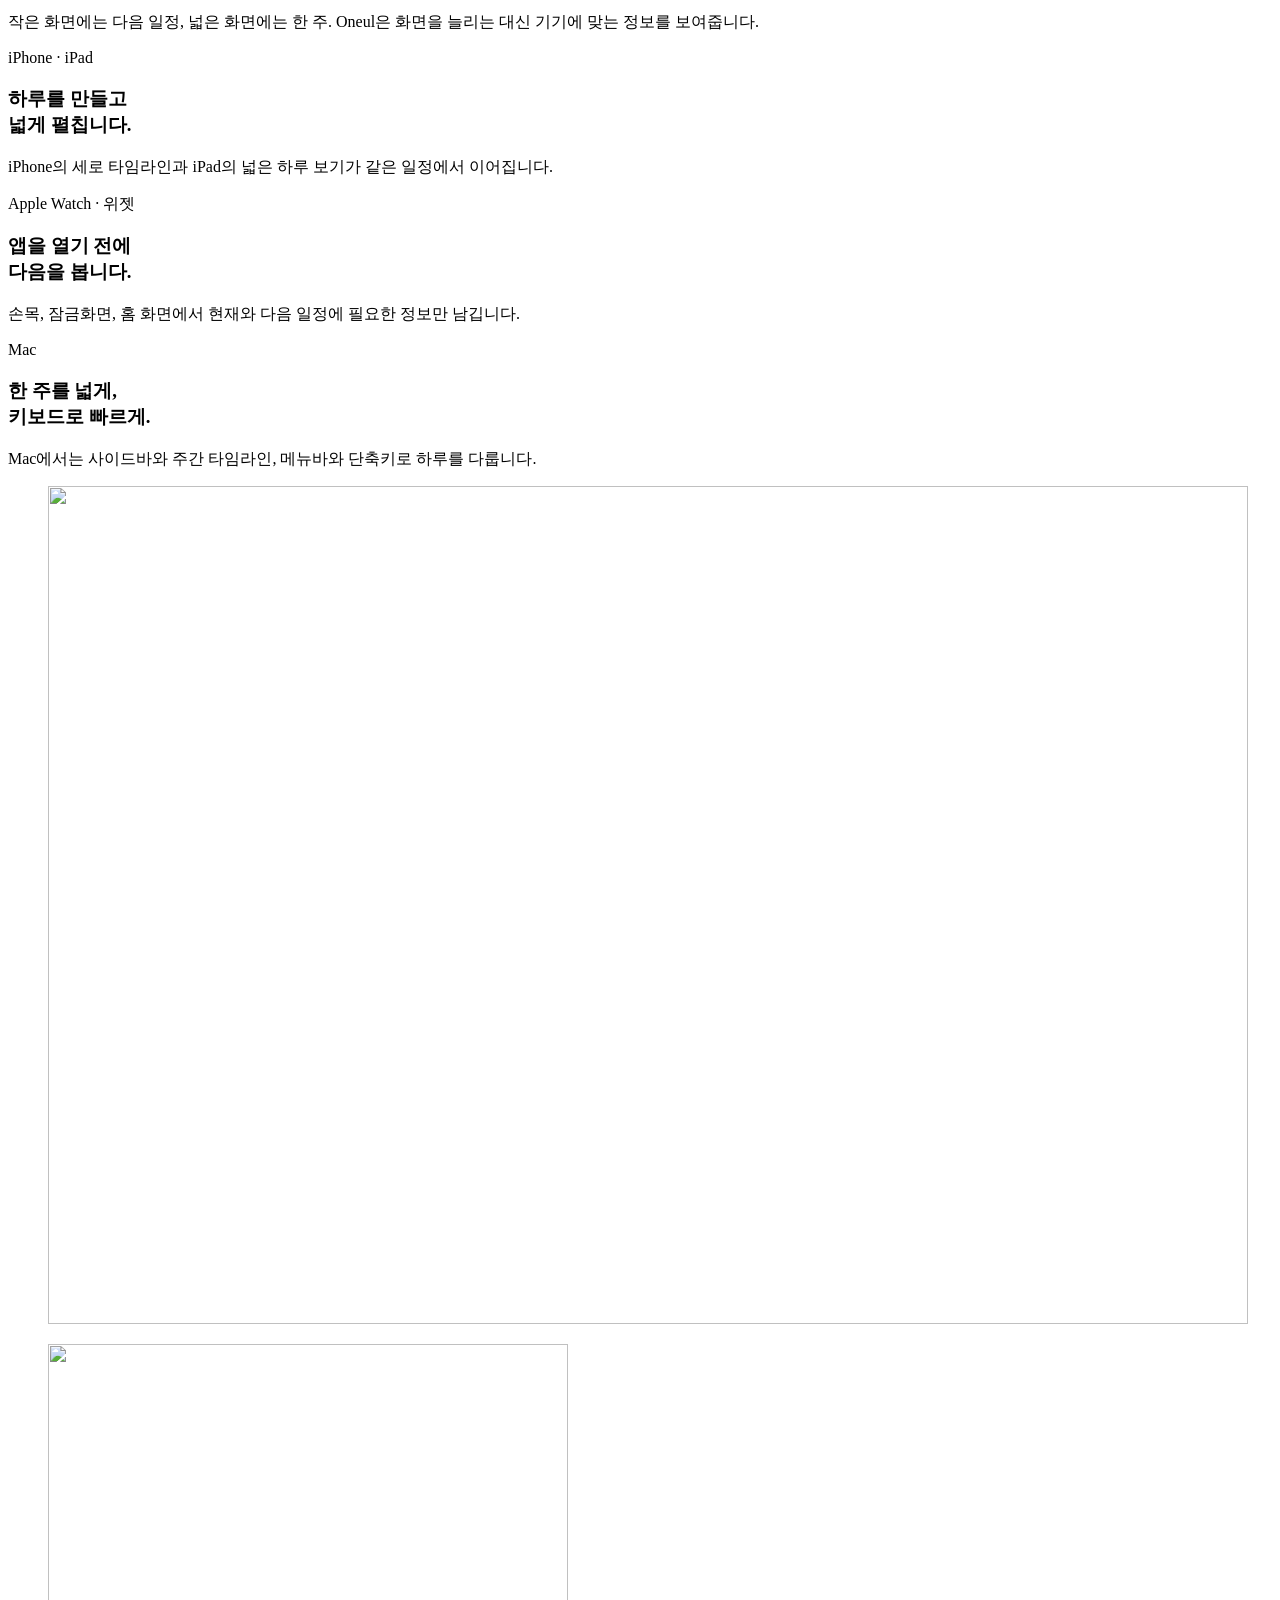
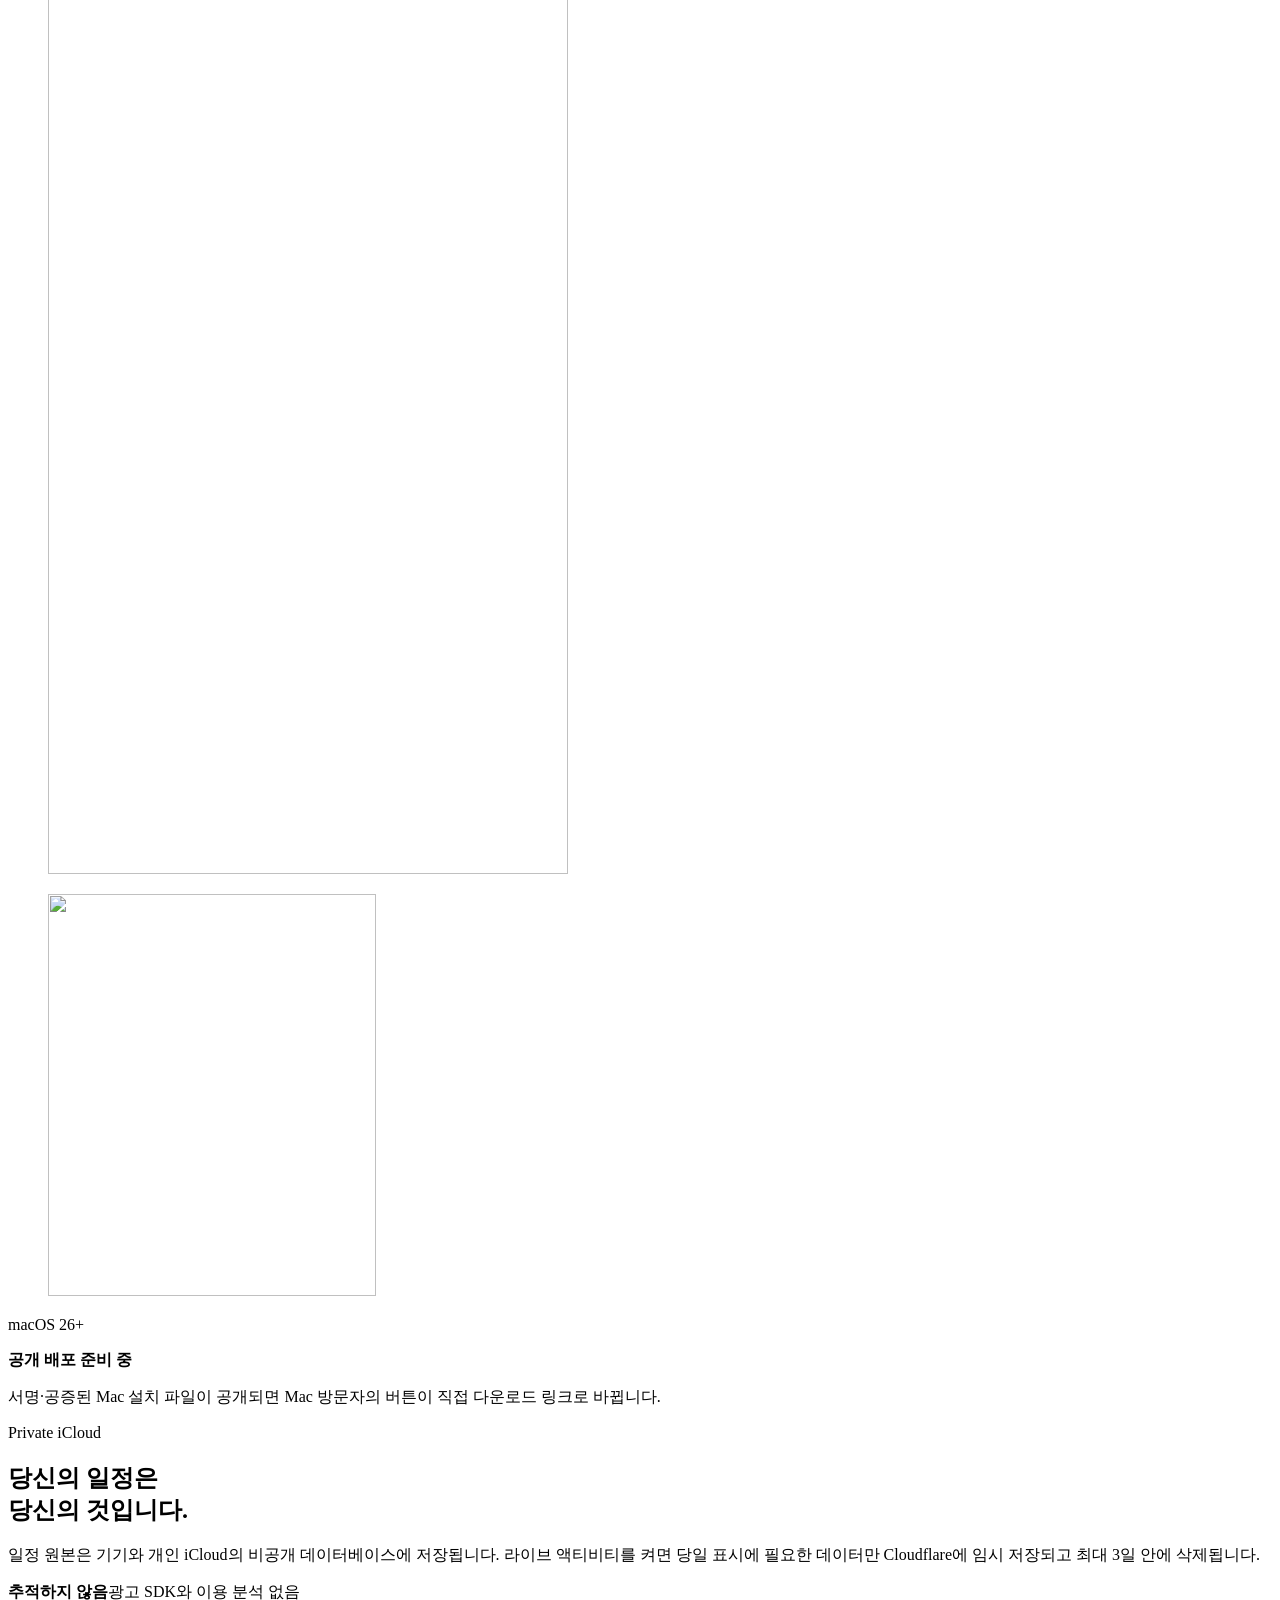
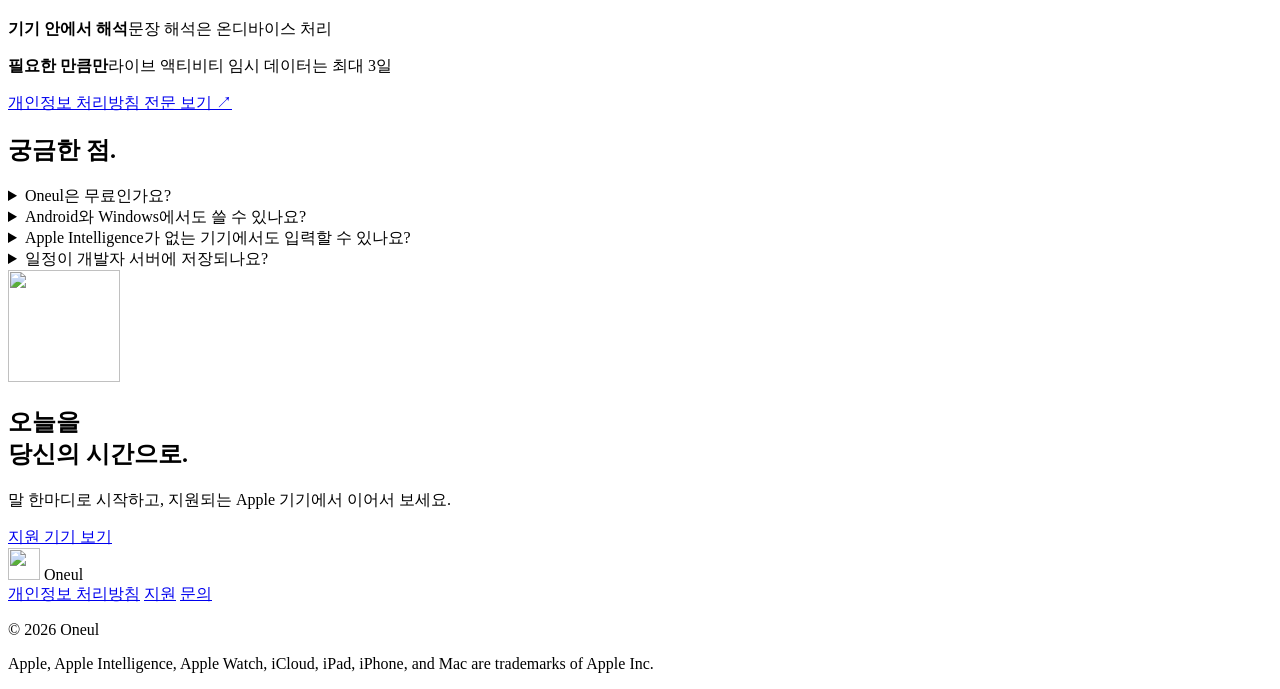
==== commit 59a391d7: "Oneul 홈페이지 제품 서사와 접근성 모션 완성" ====
--- a/Oneul/server/privacy-page/public/index.html
+++ b/Oneul/server/privacy-page/public/index.html
@@ -1,132 +1,159 @@
 <!doctype html>
-<html lang="ko">
+<html lang="ko-KR">
 <head>
   <meta charset="utf-8">
-  <meta name="viewport" content="width=device-width, initial-scale=1">
+  <meta name="viewport" content="width=device-width, initial-scale=1, viewport-fit=cover">
   <meta name="theme-color" content="#ffffff">
   <meta name="description" content="말과 글을 일정으로 바꾸고, 오늘 하루를 한눈에 보여주는 비공개 Apple 기기용 타임라인 앱 Oneul.">
   <meta property="og:type" content="website">
   <meta property="og:locale" content="ko_KR">
   <meta property="og:title" content="Oneul — 말하면, 오늘이 정리됩니다">
   <meta property="og:description" content="자연어 일정 입력, 하루 타임라인, iPhone·iPad·Mac·Apple Watch 연동.">
-  <meta property="og:image" content="/assets/iphone-timeline.jpg">
+  <meta property="og:image" content="/assets/mac-week.jpg">
+  <meta name="twitter:card" content="summary_large_image">
+  <meta name="twitter:title" content="Oneul — 말하면, 오늘이 정리됩니다">
+  <meta name="twitter:description" content="말과 글이 오늘의 타임라인이 됩니다.">
+  <meta name="twitter:image" content="/assets/mac-week.jpg">
   <title>Oneul — 말하면, 오늘이 정리됩니다</title>
   <link rel="icon" type="image/png" href="/assets/oneul-icon.png">
   <link rel="apple-touch-icon" href="/assets/oneul-icon.png">
+  <link rel="preload" as="image" href="/assets/iphone-timeline.jpg" fetchpriority="high">
   <link rel="stylesheet" href="/styles.css">
+  <script src="/content/oneul-home.js" defer></script>
   <script src="/app.js" defer></script>
 </head>
-<body>
+<body class="home-page">
   <a class="skip-link" href="#main">본문으로 건너뛰기</a>
 
-  <header class="site-header">
+  <header class="site-header" data-site-header>
+    <div class="nav-progress" aria-hidden="true"><span></span></div>
     <div class="nav-shell">
       <a class="brand" href="/" aria-label="Oneul 홈">
         <img src="/assets/oneul-icon.png" width="40" height="40" alt="">
         <span>Oneul</span>
       </a>
       <nav class="nav-links" aria-label="주요 메뉴">
-        <a href="#features">기능</a>
-        <a href="#devices">기기</a>
-        <a href="#privacy">개인정보</a>
-        <a href="/support">지원</a>
+        <a href="#features" data-copy="nav.features">기능</a>
+        <a href="#school" data-copy="nav.school">학생</a>
+        <a href="#devices" data-copy="nav.devices">기기</a>
+        <a href="#privacy" data-copy="nav.privacy">개인정보</a>
+        <a href="/support" data-copy="nav.support">지원</a>
       </nav>
+      <div class="locale-switch" role="group" aria-label="언어 선택">
+        <button type="button" data-locale="ko" aria-pressed="true">KO</button>
+        <button type="button" data-locale="en" aria-pressed="false">EN</button>
+      </div>
       <details class="mobile-menu">
-        <summary>메뉴</summary>
+        <summary data-copy="nav.menu">메뉴</summary>
         <nav aria-label="모바일 메뉴">
-          <a href="#features">기능</a>
-          <a href="#devices">기기</a>
-          <a href="#privacy">개인정보</a>
-          <a href="/support">지원</a>
+          <a href="#features" data-copy="nav.features">기능</a>
+          <a href="#school" data-copy="nav.school">학생</a>
+          <a href="#devices" data-copy="nav.devices">기기</a>
+          <a href="#privacy" data-copy="nav.privacy">개인정보</a>
+          <a href="/support" data-copy="nav.support">지원</a>
+          <div class="mobile-locale" role="group" aria-label="언어 선택">
+            <button type="button" data-locale="ko" aria-pressed="true">KO</button>
+            <button type="button" data-locale="en" aria-pressed="false">EN</button>
+          </div>
         </nav>
       </details>
-      <a class="button button-small button-primary platform-cta" href="#devices" data-platform-cta>
+      <a class="button button-small button-primary platform-cta" href="#devices" data-platform-cta data-copy="hero.primary">
         지원 기기 보기
       </a>
     </div>
   </header>
 
   <main id="main">
-    <section class="hero section-shell" aria-labelledby="hero-title">
-      <div class="hero-copy">
-        <p class="hero-kicker">당신의 하루를 가장 빠르게 보는 법</p>
-        <h1 id="hero-title">말하면,<br>오늘이<br>정리됩니다.</h1>
-        <p class="hero-lede">“내일 3시 치과”처럼 쓰거나 말하세요. Oneul이 일정을 만들고, 하루 전체를 시간 위에 또렷하게 놓아 줍니다.</p>
-        <div class="hero-actions">
-          <a class="button button-primary platform-cta" href="#devices" data-platform-cta>지원 기기 보기</a>
-          <a class="button button-secondary" href="#features">기능 둘러보기</a>
-        </div>
-        <p class="availability" data-platform-note>iPhone · iPad · Mac · Apple Watch</p>
-        <ul class="trust-list" aria-label="Oneul 핵심 원칙">
-          <li>계정 없음</li>
-          <li>광고 없음</li>
-          <li>문장 해석은 기기 안에서</li>
-        </ul>
-      </div>
-
-      <div class="hero-product" aria-label="Oneul iPhone과 Apple Watch 화면" data-reveal="product">
-        <div class="color-rail" aria-hidden="true">
-          <i></i><i></i><i></i><i></i><i></i><i></i><i></i>
-        </div>
-        <figure class="phone-frame">
-          <img src="/assets/iphone-timeline.jpg" width="520" height="1130" alt="시간대별 일정이 무지개 색 블록으로 배치된 Oneul iPhone 타임라인" fetchpriority="high">
-        </figure>
-        <figure class="watch-frame">
-          <img src="/assets/watch-timeline.jpg" width="328" height="402" alt="다음 일정과 남은 시간을 보여주는 Oneul Apple Watch 화면">
-        </figure>
+    <section class="hero" aria-labelledby="hero-title" data-hero-scene data-flow-section="hero" data-major-scene="brand-reveal">
+      <div class="hero-sticky section-shell">
+        <div class="hero-copy">
+          <p class="hero-kicker" data-copy="hero.kicker">당신의 하루를 가장 빠르게 보는 법</p>
+          <h1 id="hero-title" data-copy-html="hero.title">말하면,<br>오늘이<br>정리됩니다.</h1>
+          <p class="hero-lede" data-copy="hero.lede">“내일 3시 치과”처럼 쓰거나 말하세요. Oneul이 일정을 만들고, 하루 전체를 시간 위에 또렷하게 놓아 줍니다.</p>
+          <div class="hero-actions">
+            <a class="button button-primary platform-cta" href="#devices" data-platform-cta data-copy="hero.primary">지원 기기 보기</a>
+            <a class="button button-secondary" href="#features" data-copy="hero.secondary">작동 방식 보기</a>
+          </div>
+          <p class="availability" data-platform-note data-copy="hero.availability">iPhone · iPad · Mac · Apple Watch</p>
+          <ul class="trust-list" aria-label="Oneul 핵심 원칙">
+            <li data-copy="hero.trust.account">계정 없음</li>
+            <li data-copy="hero.trust.ads">광고 없음</li>
+            <li data-copy="hero.trust.device">문장 해석은 기기 안에서</li>
+          </ul>
+        </div>
+
+        <div class="hero-product" aria-label="Oneul iPhone과 Apple Watch 화면">
+          <div class="hero-atmosphere" aria-hidden="true"></div>
+          <div class="color-rail" aria-hidden="true">
+            <i></i><i></i><i></i><i></i><i></i><i></i><i></i>
+          </div>
+          <figure class="phone-frame">
+            <img src="/assets/iphone-timeline.jpg" width="520" height="1130" alt="시간대별 일정이 무지개 색 블록으로 배치된 Oneul iPhone 타임라인" fetchpriority="high">
+          </figure>
+          <figure class="watch-frame">
+            <img src="/assets/watch-timeline.jpg" width="328" height="402" alt="다음 일정과 남은 시간을 보여주는 Oneul Apple Watch 화면">
+          </figure>
+          <div class="now-pulse" aria-hidden="true"><span></span></div>
+        </div>
+
+        <a class="scroll-cue" href="#features">
+          <span data-copy="hero.scroll">스크롤해 오늘을 펼쳐보세요</span>
+          <i aria-hidden="true"></i>
+        </a>
       </div>
     </section>
 
     <section class="story-scroll" id="features" aria-labelledby="story-title" data-scroll-story>
-      <h2 class="visually-hidden" id="story-title">Oneul이 하루를 정리하는 방식</h2>
+      <h2 class="visually-hidden" id="story-title" data-copy="story.label">Oneul이 하루를 정리하는 방식</h2>
       <div class="story-shell">
         <div class="story-copy-sequence">
-          <article class="story-copy-step" data-story-step aria-labelledby="story-step-1-title">
+          <article class="story-copy-step" data-story-step data-major-scene="natural-language" aria-labelledby="story-step-1-title">
             <div class="story-copy">
-              <p class="story-kicker">말하거나 붙여넣기</p>
-              <h3 id="story-step-1-title">평소 말투가<br>일정이 됩니다.</h3>
-              <p>“내일 3시 치과”처럼 입력하세요. Oneul이 문장을 기기 안에서 해석하고, 저장 전에 결과를 보여줍니다.</p>
-            </div>
-            <figure class="story-product story-product-phone story-inline-product" data-inline-product>
+              <p class="story-kicker" data-copy="story.1.kicker">말하거나 붙여넣기</p>
+              <h3 id="story-step-1-title" data-copy-html="story.1.title">평소 말투가<br>일정이 됩니다.</h3>
+              <p data-copy="story.1.body">“내일 3시 치과”처럼 입력하세요. Oneul이 문장을 기기 안에서 해석하고, 저장 전에 결과를 보여줍니다.</p>
+            </div>
+            <figure class="story-product story-product-phone story-inline-product">
               <img src="/assets/iphone-ai.jpg" width="520" height="1130" loading="lazy" decoding="async" alt="말로 일정을 입력하고 저장 전에 확인하는 Oneul iPhone 화면">
             </figure>
           </article>
 
-          <article class="story-copy-step" data-story-step aria-labelledby="story-step-2-title">
+          <article class="story-copy-step" data-story-step data-major-scene="timeline-reveal" aria-labelledby="story-step-2-title">
             <div class="story-copy">
-              <p class="story-kicker">한눈에 보는 오늘</p>
-              <h3 id="story-step-2-title">하루가<br>시간 위에 놓입니다.</h3>
-              <p>일정의 길이와 겹침, 지금 시각과 빈 시간을 한 화면에서 봅니다.</p>
-            </div>
-            <figure class="story-product story-product-phone story-inline-product" data-inline-product>
+              <p class="story-kicker" data-copy="story.2.kicker">한눈에 보는 오늘</p>
+              <h3 id="story-step-2-title" data-copy-html="story.2.title">하루가<br>시간 위에 놓입니다.</h3>
+              <p data-copy="story.2.body">일정의 길이와 겹침, 지금 시각과 빈 시간을 한 화면에서 봅니다.</p>
+            </div>
+            <figure class="story-product story-product-phone story-inline-product">
               <img src="/assets/iphone-timeline.jpg" width="520" height="1130" loading="lazy" decoding="async" alt="일정 길이와 겹침을 시간 위에 보여주는 Oneul iPhone 타임라인">
             </figure>
           </article>
 
-          <article class="story-copy-step" data-story-step aria-labelledby="story-step-3-title">
+          <article class="story-copy-step" data-story-step data-major-scene="wide-day" aria-labelledby="story-step-3-title">
             <div class="story-copy">
-              <p class="story-kicker">넓은 화면에서</p>
-              <h3 id="story-step-3-title">시간 사이의 여유까지<br>더 또렷하게.</h3>
-              <p>iPad에서는 하루를 넓게 펼치고, 주간 보기에서는 일곱 날을 나란히 확인합니다.</p>
-            </div>
-            <figure class="story-product story-product-tablet story-inline-product" data-inline-product>
+              <p class="story-kicker" data-copy="story.3.kicker">넓은 화면에서</p>
+              <h3 id="story-step-3-title" data-copy-html="story.3.title">시간 사이의 여유까지<br>더 또렷하게.</h3>
+              <p data-copy="story.3.body">iPad에서는 하루를 넓게 펼치고, Mac에서는 일곱 날을 나란히 확인합니다.</p>
+            </div>
+            <figure class="story-product story-product-tablet story-inline-product">
               <img src="/assets/ipad-timeline.jpg" width="960" height="1280" loading="lazy" decoding="async" alt="넓은 화면에 하루 일정을 펼친 Oneul iPad 타임라인">
             </figure>
           </article>
 
-          <article class="story-copy-step" data-story-step aria-labelledby="story-step-4-title">
+          <article class="story-copy-step" data-story-step data-major-scene="next-moment" aria-labelledby="story-step-4-title">
             <div class="story-copy">
-              <p class="story-kicker">손목과 앱 밖에서</p>
-              <h3 id="story-step-4-title">필요한 순간,<br>다음만 또렷하게.</h3>
-              <p>Apple Watch에서는 다음 일정과 남은 시간을 봅니다. 잠금화면과 위젯에서도 현재와 다음 일정을 확인할 수 있습니다.</p>
-            </div>
-            <figure class="story-product story-product-watch story-inline-product" data-inline-product>
+              <p class="story-kicker" data-copy="story.4.kicker">손목과 앱 밖에서</p>
+              <h3 id="story-step-4-title" data-copy-html="story.4.title">필요한 순간,<br>다음만 또렷하게.</h3>
+              <p data-copy="story.4.body">Apple Watch에서는 다음 일정과 남은 시간을 봅니다. 잠금화면과 위젯에서도 현재와 다음 일정을 확인할 수 있습니다.</p>
+            </div>
+            <figure class="story-product story-product-watch story-inline-product">
               <img src="/assets/watch-timeline.jpg" width="328" height="402" loading="lazy" decoding="async" alt="다음 일정과 남은 시간을 보여주는 Oneul Apple Watch 화면">
             </figure>
           </article>
         </div>
 
         <div class="story-visual-sticky" aria-hidden="true">
+          <div class="story-aura"></div>
           <div class="story-product-stack">
             <figure class="story-product story-product-phone" data-story-product>
               <img src="/assets/iphone-ai.jpg" width="520" height="1130" loading="lazy" decoding="async" alt="">
@@ -141,144 +168,214 @@
               <img src="/assets/watch-timeline.jpg" width="328" height="402" loading="lazy" decoding="async" alt="">
             </figure>
           </div>
-          <div class="story-meter" aria-hidden="true"><span></span></div>
-        </div>
-      </div>
-    </section>
-
-    <section class="statement">
+          <div class="story-meter"><span></span></div>
+        </div>
+      </div>
+    </section>
+
+    <section class="statement" data-flow-section="section" data-major-scene="flow-line">
+      <div class="statement-ribbon" aria-hidden="true"><i></i><i></i><i></i><i></i><i></i><i></i><i></i></div>
       <div class="section-shell statement-inner">
-        <p>할 일 목록보다 <strong data-reveal="emphasis">지금의 흐름</strong>이 먼저 보입니다.</p>
-      </div>
-    </section>
-
-    <section class="features section-shell" aria-labelledby="features-title">
+        <p data-copy-html="statement">할 일 목록보다 <strong>지금의 흐름</strong>이 먼저 보입니다.</p>
+      </div>
+    </section>
+
+    <section class="school-story" id="school" aria-labelledby="school-title" data-school-story>
+      <div class="section-shell school-intro" data-flow-section="section">
+        <div class="section-heading">
+          <h2 id="school-title" data-copy-html="school.heading">학생의 하루도,<br>오늘 안에서 이어집니다.</h2>
+          <p data-copy="school.lede">학교·학년·반을 고르면 공개 NEIS 데이터를 불러와 수업, 학사일정, 급식을 같은 흐름에 놓습니다.</p>
+        </div>
+      </div>
+      <div class="school-shell section-shell">
+        <div class="school-copy-sequence">
+          <article class="school-copy-step" data-school-step data-major-scene="school-select">
+            <div class="school-copy">
+              <p class="story-kicker" data-copy="school.1.kicker">학교 선택</p>
+              <h3 data-copy-html="school.1.title">내 학교와<br>반만 고르세요.</h3>
+              <p data-copy="school.1.body">학교·학년·반을 찾고, 선택과목이 있다면 내 수업만 골라 담습니다.</p>
+            </div>
+          </article>
+          <article class="school-copy-step" data-school-step data-major-scene="school-timetable">
+            <div class="school-copy">
+              <p class="story-kicker" data-copy="school.2.kicker">시간표 자동 구성</p>
+              <h3 data-copy-html="school.2.title">수업과 학사가<br>일정이 됩니다.</h3>
+              <p data-copy="school.2.body">시간표와 주요 학사일정을 가져와 오늘의 타임라인에 맞게 정리합니다.</p>
+            </div>
+          </article>
+          <article class="school-copy-step" data-school-step data-major-scene="school-meal">
+            <div class="school-copy">
+              <p class="story-kicker" data-copy="school.3.kicker">매일의 맥락</p>
+              <h3 data-copy-html="school.3.title">수업 다음엔<br>급식까지.</h3>
+              <p data-copy="school.3.body">오늘의 수업과 급식을 한 앱에서 확인하고, 새 학기 정보는 자동 갱신합니다.</p>
+            </div>
+          </article>
+        </div>
+
+        <div class="school-visual-sticky" aria-hidden="true">
+          <div class="school-device">
+            <div class="school-chrome">
+              <span>Oneul</span>
+              <i></i><i></i><i></i>
+            </div>
+            <div class="school-screen">
+              <section class="school-panel school-selector-panel">
+                <p data-copy="school.visual.selector">학교 · 학년 · 반</p>
+                <strong data-copy="school.visual.school">서울한빛고등학교</strong>
+                <span data-copy="school.visual.class">2학년 3반</span>
+                <b data-copy="school.visual.import">시간표 가져오기</b>
+              </section>
+              <section class="school-panel school-timetable-panel">
+                <p data-copy="school.visual.timetable">오늘 수업</p>
+                <div class="class-grid">
+                  <span data-copy-html="school.visual.class1"><b>1교시</b>국어</span>
+                  <span data-copy-html="school.visual.class2"><b>2교시</b>수학</span>
+                  <span data-copy-html="school.visual.class3"><b>3교시</b>영어</span>
+                  <span data-copy-html="school.visual.class4"><b>4교시</b>물리</span>
+                  <span data-copy-html="school.visual.class5"><b>5교시</b>미술</span>
+                  <span data-copy-html="school.visual.class6"><b>6교시</b>동아리</span>
+                </div>
+              </section>
+              <section class="school-panel school-meal-panel">
+                <span class="meal-orbit"></span>
+                <p data-copy="school.visual.meal">오늘 급식</p>
+                <strong data-copy="school.visual.mealBody">현미밥 · 된장국 · 닭갈비</strong>
+                <div class="academic-strip"><i></i><span>중간고사 D-7</span></div>
+              </section>
+            </div>
+          </div>
+          <div class="school-meter"><span></span></div>
+        </div>
+      </div>
+    </section>
+
+    <section class="devices" id="devices" aria-labelledby="devices-title" data-device-story>
+      <div class="section-shell devices-intro" data-flow-section="section">
+        <div class="section-heading section-heading-light">
+          <h2 id="devices-title" data-copy-html="devices.heading">같은 오늘,<br>기기마다 알맞게.</h2>
+          <p data-copy="devices.lede">작은 화면에는 다음 일정, 넓은 화면에는 한 주. Oneul은 화면을 늘리는 대신 기기에 맞는 정보를 보여줍니다.</p>
+        </div>
+      </div>
+
+      <div class="device-story-shell section-shell">
+        <div class="device-copy-sequence">
+          <article class="device-copy-step" data-device-step data-major-scene="phone-tablet">
+            <div class="device-copy">
+              <p class="story-kicker" data-copy="devices.1.kicker">iPhone · iPad</p>
+              <h3 data-copy-html="devices.1.title">하루를 만들고<br>넓게 펼칩니다.</h3>
+              <p data-copy="devices.1.body">iPhone의 세로 타임라인과 iPad의 넓은 하루 보기가 같은 일정에서 이어집니다.</p>
+            </div>
+          </article>
+          <article class="device-copy-step" data-device-step data-major-scene="watch-widget">
+            <div class="device-copy">
+              <p class="story-kicker" data-copy="devices.2.kicker">Apple Watch · 위젯</p>
+              <h3 data-copy-html="devices.2.title">앱을 열기 전에<br>다음을 봅니다.</h3>
+              <p data-copy="devices.2.body">손목, 잠금화면, 홈 화면에서 현재와 다음 일정에 필요한 정보만 남깁니다.</p>
+            </div>
+          </article>
+          <article class="device-copy-step" data-device-step data-major-scene="mac-week">
+            <div class="device-copy">
+              <p class="story-kicker" data-copy="devices.3.kicker">Mac</p>
+              <h3 data-copy-html="devices.3.title">한 주를 넓게,<br>키보드로 빠르게.</h3>
+              <p data-copy="devices.3.body">Mac에서는 사이드바와 주간 타임라인, 메뉴바와 단축키로 하루를 다룹니다.</p>
+            </div>
+          </article>
+        </div>
+
+        <div class="device-visual-sticky" aria-hidden="true">
+          <div class="device-aura"></div>
+          <figure class="ecosystem-mac">
+            <img src="/assets/mac-week.jpg" width="1200" height="838" loading="lazy" decoding="async" alt="">
+          </figure>
+          <figure class="ecosystem-phone">
+            <img src="/assets/iphone-timeline.jpg" width="520" height="1130" loading="lazy" decoding="async" alt="">
+          </figure>
+          <figure class="ecosystem-watch">
+            <img src="/assets/watch-timeline.jpg" width="328" height="402" loading="lazy" decoding="async" alt="">
+          </figure>
+          <div class="device-meter"><span></span></div>
+        </div>
+      </div>
+
+      <div class="section-shell device-release" data-flow-section="section">
+        <div>
+          <p>macOS 26+</p>
+          <strong data-copy="devices.mac.status" data-mac-status>공개 배포 준비 중</strong>
+        </div>
+        <p data-copy="devices.note">서명·공증된 Mac 설치 파일이 공개되면 Mac 방문자의 버튼이 직접 다운로드 링크로 바뀝니다.</p>
+      </div>
+    </section>
+
+    <section class="privacy-section section-shell" id="privacy" aria-labelledby="privacy-title" data-flow-section="section" data-major-scene="privacy-boundary">
+      <div class="privacy-visual" aria-hidden="true">
+        <div class="privacy-boundary">
+          <span></span><span></span><span></span>
+          <i></i>
+        </div>
+        <p>Private iCloud</p>
+      </div>
+      <div class="privacy-copy">
+        <h2 id="privacy-title" data-copy-html="privacy.title">당신의 일정은<br>당신의 것입니다.</h2>
+        <p data-copy="privacy.body">일정 원본은 기기와 개인 iCloud의 비공개 데이터베이스에 저장됩니다. 라이브 액티비티를 켜면 당일 표시에 필요한 데이터만 Cloudflare에 임시 저장되고 최대 3일 안에 삭제됩니다.</p>
+        <div class="privacy-points">
+          <p><strong data-copy="privacy.noTracking">추적하지 않음</strong><span data-copy="privacy.noTrackingBody">광고 SDK와 이용 분석 없음</span></p>
+          <p><strong data-copy="privacy.onDevice">기기 안에서 해석</strong><span data-copy="privacy.onDeviceBody">문장 해석은 온디바이스 처리</span></p>
+          <p><strong data-copy="privacy.minimum">필요한 만큼만</strong><span data-copy="privacy.minimumBody">라이브 액티비티 임시 데이터는 최대 3일</span></p>
+        </div>
+        <a class="text-link" href="/privacy"><span data-copy="privacy.link">개인정보 처리방침 전문 보기</span> <span aria-hidden="true">↗</span></a>
+      </div>
+    </section>
+
+    <section class="faq section-shell" aria-labelledby="faq-title" data-flow-section="section">
       <div class="section-heading">
-        <h2 id="features-title">학생의 하루까지,<br>한곳에서.</h2>
-        <p>학교를 고르면 수업과 학사일정, 급식을 오늘의 흐름 안에서 함께 확인합니다.</p>
-      </div>
-
-      <article class="feature-row feature-row-wide">
-        <div class="feature-copy">
-          <p class="feature-index">학생 기능</p>
-          <h3>시간표와 급식도<br>오늘 안에서 이어집니다.</h3>
-          <p>학교·학년·반을 고르면 공개 NEIS 데이터를 불러옵니다. 선택과목을 골라 담고 학사일정은 함께 가져오며, 급식도 같은 앱에서 확인합니다.</p>
-        </div>
-        <div class="school-flow" aria-label="학생 기능 흐름">
-          <div><span>학교 선택</span><strong>학년 · 반</strong></div>
-          <b aria-hidden="true">›</b>
-          <div><span>자동 가져오기</span><strong>시간표 · 학사</strong></div>
-          <b aria-hidden="true">›</b>
-          <div><span>매일 확인</span><strong>오늘 · 급식</strong></div>
-        </div>
-      </article>
-    </section>
-
-    <section class="devices" id="devices" aria-labelledby="devices-title">
-      <div class="section-shell">
-        <div class="section-heading section-heading-light">
-          <h2 id="devices-title">같은 오늘,<br>기기마다 알맞게.</h2>
-          <p>작은 화면에는 다음 일정, 넓은 화면에는 한 주. Oneul은 화면을 늘리는 대신 기기에 맞는 정보를 보여줍니다.</p>
-        </div>
-
-        <figure class="mac-stage" data-reveal="product">
-          <img src="/assets/mac-week.jpg" width="1200" height="838" loading="lazy" alt="사이드바와 한 주 타임라인을 갖춘 Oneul Mac 앱 화면">
-        </figure>
-
-        <div class="device-options">
-          <article class="device-option device-option-primary">
-            <div>
-              <p>macOS 26 이상</p>
-              <h3>한 주를 넓게, 키보드로 빠르게.</h3>
-            </div>
-            <span class="status" data-mac-status>공개 배포 준비 중</span>
-          </article>
-          <article class="device-option">
-            <p>iPhone · iPad · iOS/iPadOS 26 이상</p>
-            <h3>하루 입력과 편집</h3>
-            <span>세로 하루 보기와 넓은 주간 보기</span>
-          </article>
-          <article class="device-option">
-            <p>Apple Watch · watchOS 11 이상</p>
-            <h3>다음 일정 확인</h3>
-            <span>손목에서 남은 시간과 흐름 확인</span>
-          </article>
-          <article class="device-option">
-            <p>잠금화면 · 위젯</p>
-            <h3>앱을 열기 전에도</h3>
-            <span>라이브 액티비티와 홈 화면 위젯</span>
-          </article>
-        </div>
-        <p class="download-note">서명된 Mac 설치 파일이 공개되면 Mac 방문자의 버튼이 직접 다운로드 링크로 바뀝니다.</p>
-      </div>
-    </section>
-
-    <section class="privacy-section section-shell" id="privacy" aria-labelledby="privacy-title">
-      <div class="privacy-mark" aria-hidden="true">
-        <span></span><span></span><span></span>
-      </div>
-      <div class="privacy-copy">
-        <h2 id="privacy-title">당신의 일정은<br>당신의 것입니다.</h2>
-        <p>일정 원본은 기기와 개인 iCloud의 비공개 데이터베이스에 저장되어 개발자가 CloudKit에서 열람할 수 없습니다. 라이브 액티비티를 켜면 임의 기기 식별자, 푸시 토큰, 당일 표시용 일정 제목·시각이 Cloudflare에 임시 저장되고 최대 3일 안에 삭제됩니다.</p>
-        <div class="privacy-points">
-          <p><strong>추적하지 않음</strong><span>광고 SDK와 이용 분석 없음</span></p>
-          <p><strong>기기 안에서 해석</strong><span>문장 해석은 온디바이스 처리</span></p>
-          <p><strong>필요한 만큼만</strong><span>라이브 액티비티 임시 데이터는 최대 3일 안에 삭제</span></p>
-        </div>
-        <a class="text-link" href="/privacy">개인정보 처리방침 전문 보기 <span aria-hidden="true">↗</span></a>
-      </div>
-    </section>
-
-    <section class="faq section-shell" aria-labelledby="faq-title">
-      <div class="section-heading">
-        <h2 id="faq-title">궁금한 점.</h2>
+        <h2 id="faq-title" data-copy="faq.title">궁금한 점.</h2>
       </div>
       <div class="faq-list">
         <details>
-          <summary>Oneul은 무료인가요?</summary>
-          <p>현재 앱은 무료로 준비되고 있습니다. 공개 배포 채널과 정확한 지원 버전은 출시 시 이 페이지에 표시합니다.</p>
+          <summary data-copy="faq.1.q">Oneul은 무료인가요?</summary>
+          <p data-copy="faq.1.a">현재 앱은 무료로 준비되고 있습니다. 공개 배포 채널과 정확한 지원 버전은 출시 시 이 페이지에 표시합니다.</p>
         </details>
         <details>
-          <summary>Android와 Windows에서도 쓸 수 있나요?</summary>
-          <p>현재 Oneul은 iPhone, iPad, Mac, Apple Watch용 네이티브 앱입니다. 지원하지 않는 기기에서도 이 홈페이지와 지원 문서는 정상적으로 볼 수 있습니다.</p>
+          <summary data-copy="faq.2.q">Android와 Windows에서도 쓸 수 있나요?</summary>
+          <p data-copy="faq.2.a">현재 Oneul은 iPhone, iPad, Mac, Apple Watch용 네이티브 앱입니다. 지원하지 않는 기기에서도 홈페이지와 지원 문서는 볼 수 있습니다.</p>
         </details>
         <details>
-          <summary>Apple Intelligence가 없는 기기에서도 입력할 수 있나요?</summary>
-          <p>네. 기본 날짜·시간 표현은 Oneul의 기기 내 규칙 파서가 처리합니다. 더 복잡한 표현의 Apple Intelligence 해석은 Apple Intelligence 지원 기기에서만 사용할 수 있습니다. 음성 받아쓰기는 Apple 음성 인식 정책이 적용됩니다.</p>
+          <summary data-copy="faq.3.q">Apple Intelligence가 없는 기기에서도 입력할 수 있나요?</summary>
+          <p data-copy="faq.3.a">네. 기본 날짜·시간 표현은 Oneul의 기기 내 규칙 파서가 처리합니다. 더 복잡한 표현은 Apple Intelligence 지원 기기에서 해석합니다.</p>
         </details>
         <details>
-          <summary>일정이 개발자 서버에 저장되나요?</summary>
-          <p>일정 원본은 기기와 개인 iCloud에 저장됩니다. 다만 라이브 액티비티를 사용하면 임의 기기 식별자·푸시 토큰과 표시용 일정 제목·시각이 Cloudflare에 최대 3일간 임시 저장됩니다.</p>
+          <summary data-copy="faq.4.q">일정이 개발자 서버에 저장되나요?</summary>
+          <p data-copy="faq.4.a">일정 원본은 기기와 개인 iCloud에 저장됩니다. 라이브 액티비티 사용 시 임의 기기 식별자·푸시 토큰과 당일 표시용 일정이 최대 3일간 임시 저장됩니다.</p>
         </details>
-        <details>
-          <summary>Mac 다운로드 버튼이 왜 준비 중인가요?</summary>
-          <p>공개 배포용으로 서명·공증된 Mac 설치 파일이 아직 없기 때문입니다. 안전한 배포 파일이 준비되면 Mac 방문자에게 직접 다운로드 버튼이 표시됩니다.</p>
-        </details>
-      </div>
-    </section>
-
-    <section class="final-cta">
+      </div>
+    </section>
+
+    <section class="final-cta" data-final-scene data-flow-section="terminal" data-major-scene="product-reassembly">
+      <div class="final-atmosphere" aria-hidden="true"></div>
       <div class="section-shell final-cta-inner">
-        <img src="/assets/oneul-icon.png" width="88" height="88" alt="">
+        <div class="reassembly" aria-hidden="true">
+          <i></i><i></i><i></i><i></i><i></i><i></i><i></i>
+          <img src="/assets/oneul-icon.png" width="112" height="112" alt="">
+        </div>
         <div>
-          <h2>오늘을 놓치지 마세요.</h2>
-          <p>말 한마디로 시작하고, 지원되는 Apple 기기에서 이어서 봅니다.</p>
-        </div>
-        <a class="button button-primary platform-cta" href="#devices" data-platform-cta>지원 기기 보기</a>
+          <h2 data-copy-html="final.title">오늘을<br>당신의 시간으로.</h2>
+          <p data-copy="final.body">말 한마디로 시작하고, 지원되는 Apple 기기에서 이어서 보세요.</p>
+        </div>
+        <a class="button button-primary platform-cta" href="#devices" data-platform-cta data-copy="final.action">지원 기기 보기</a>
       </div>
     </section>
   </main>
 
-  <footer class="site-footer">
+  <footer class="site-footer" data-flow-section="terminal">
     <div class="section-shell footer-inner">
       <div class="brand brand-footer">
         <img src="/assets/oneul-icon.png" width="32" height="32" alt="">
         <span>Oneul</span>
       </div>
       <nav aria-label="하단 메뉴">
-        <a href="/privacy">개인정보 처리방침</a>
-        <a href="/support">지원</a>
-        <a href="mailto:edsok5588@gmail.com">문의</a>
+        <a href="/privacy" data-copy="footer.privacy">개인정보 처리방침</a>
+        <a href="/support" data-copy="footer.support">지원</a>
+        <a href="mailto:edsok5588@gmail.com" data-copy="footer.contact">문의</a>
       </nav>
       <p>© 2026 Oneul</p>
       <p class="trademark">Apple, Apple Intelligence, Apple Watch, iCloud, iPad, iPhone, and Mac are trademarks of Apple Inc.</p>
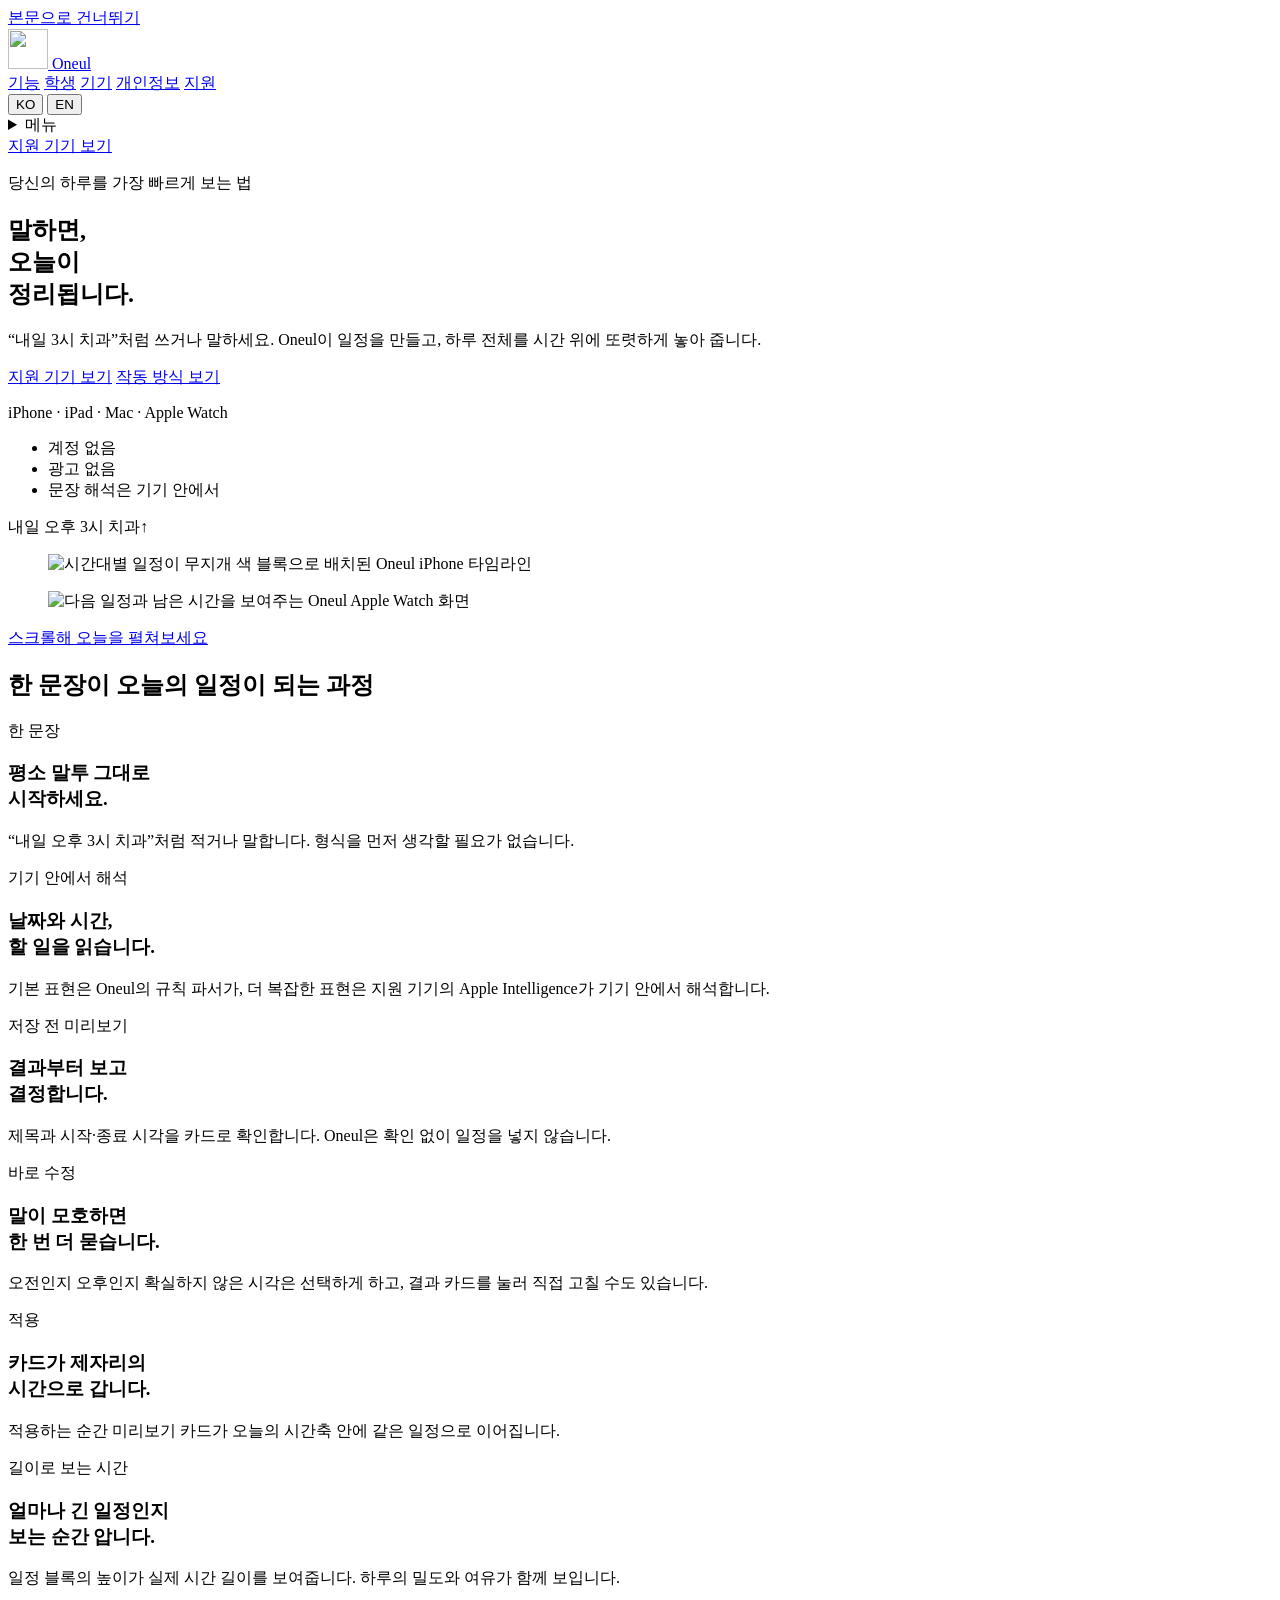
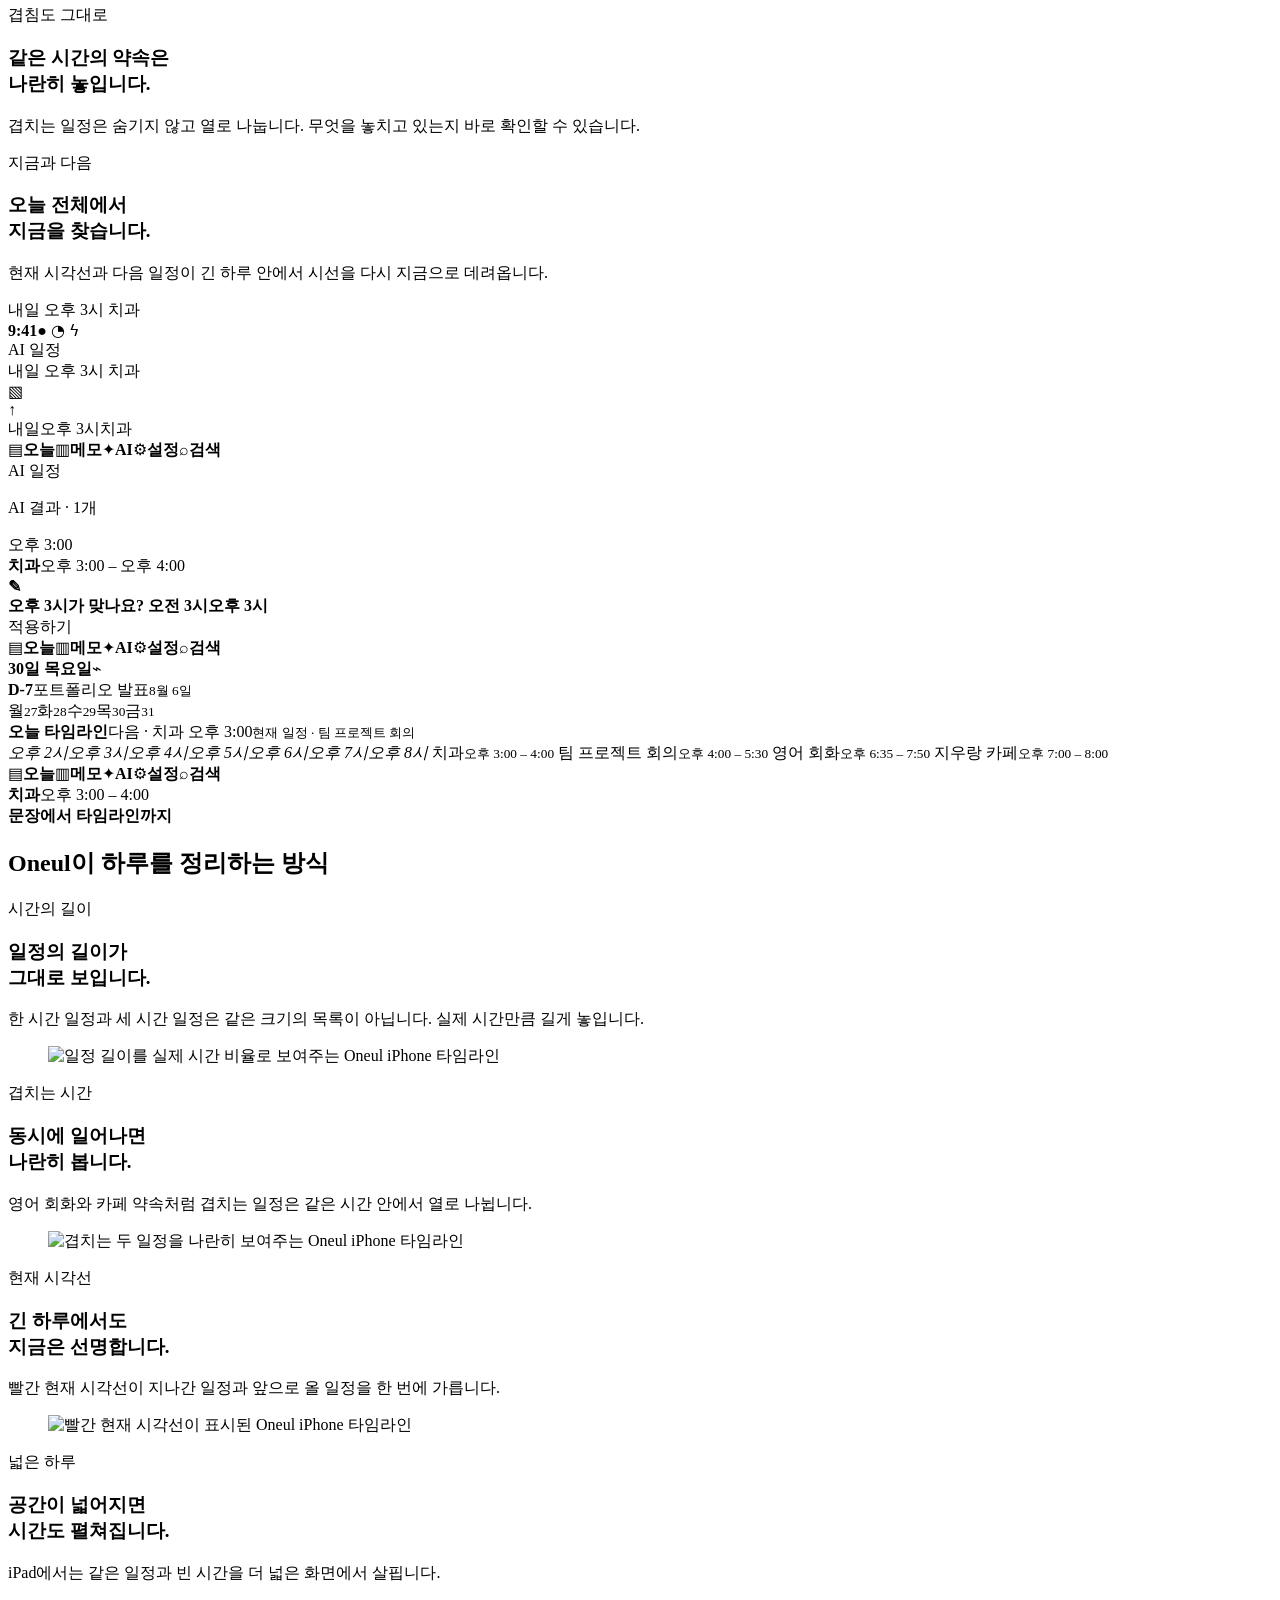
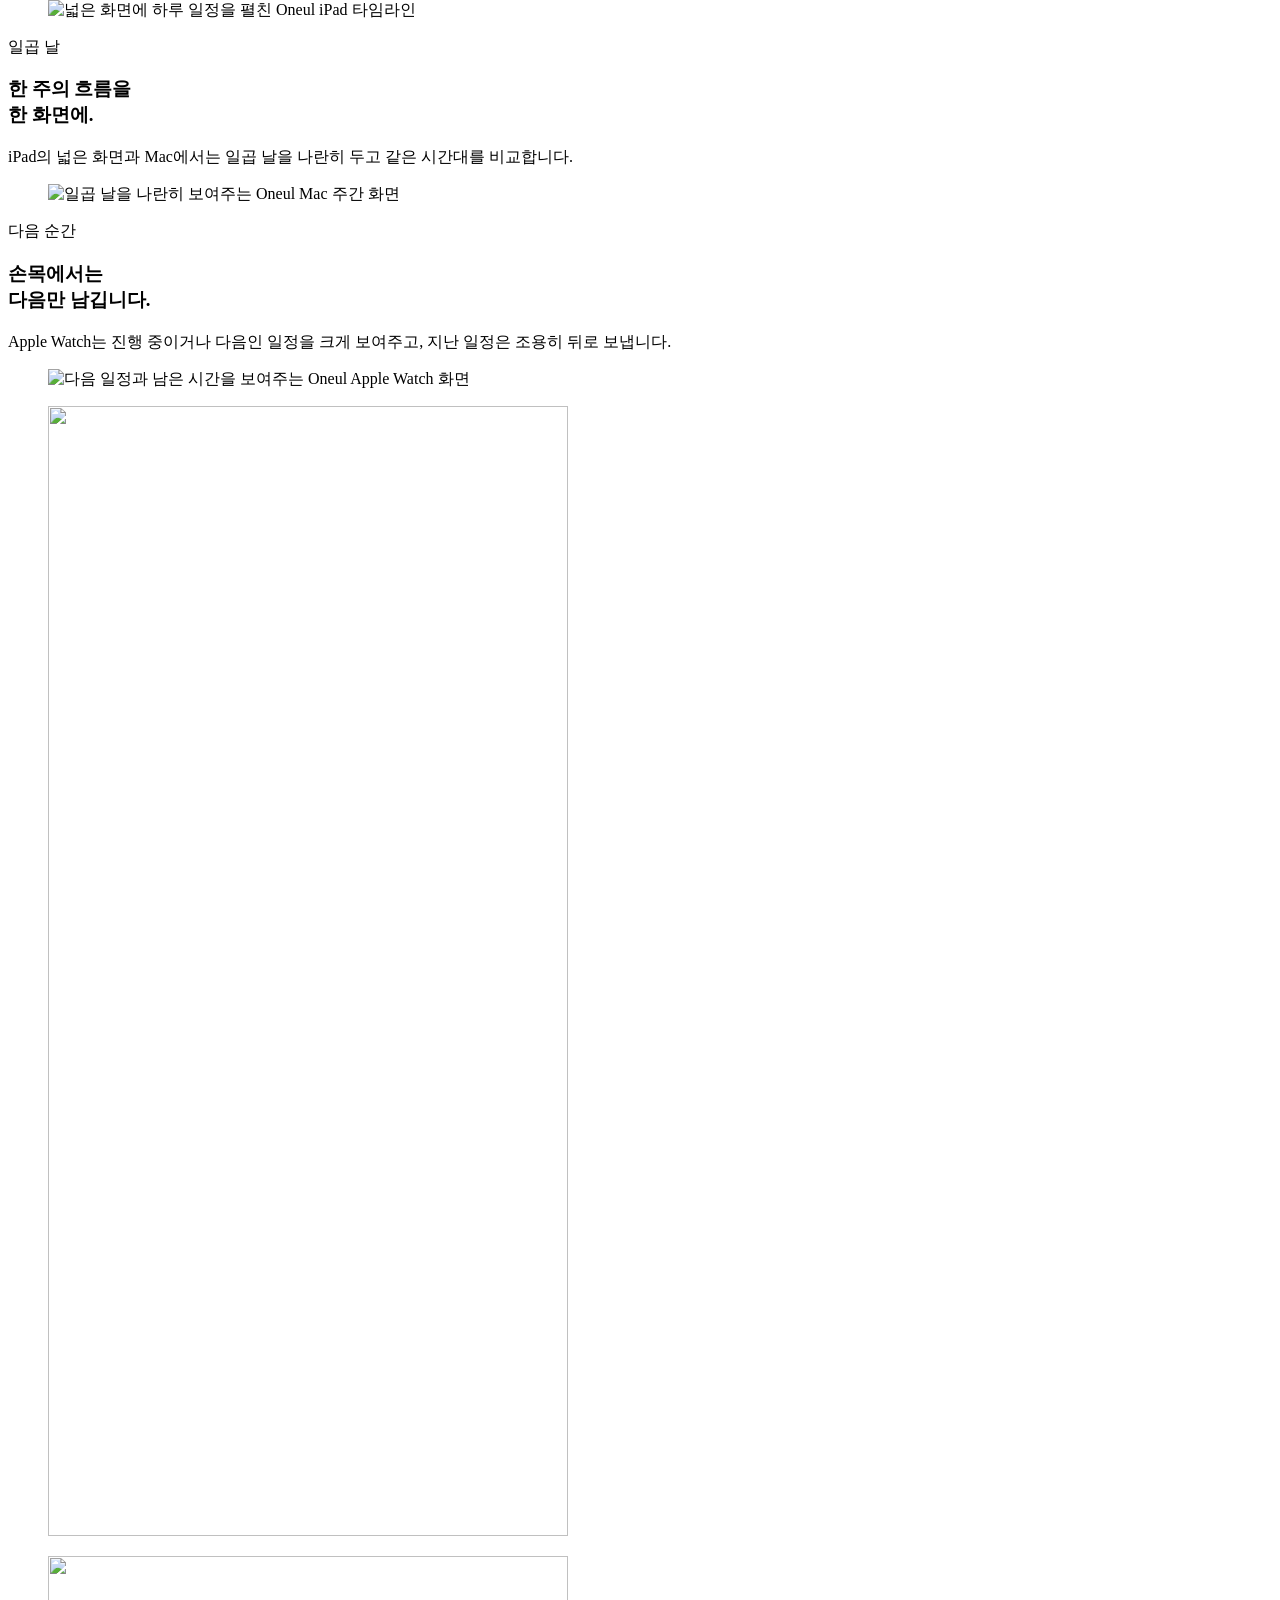
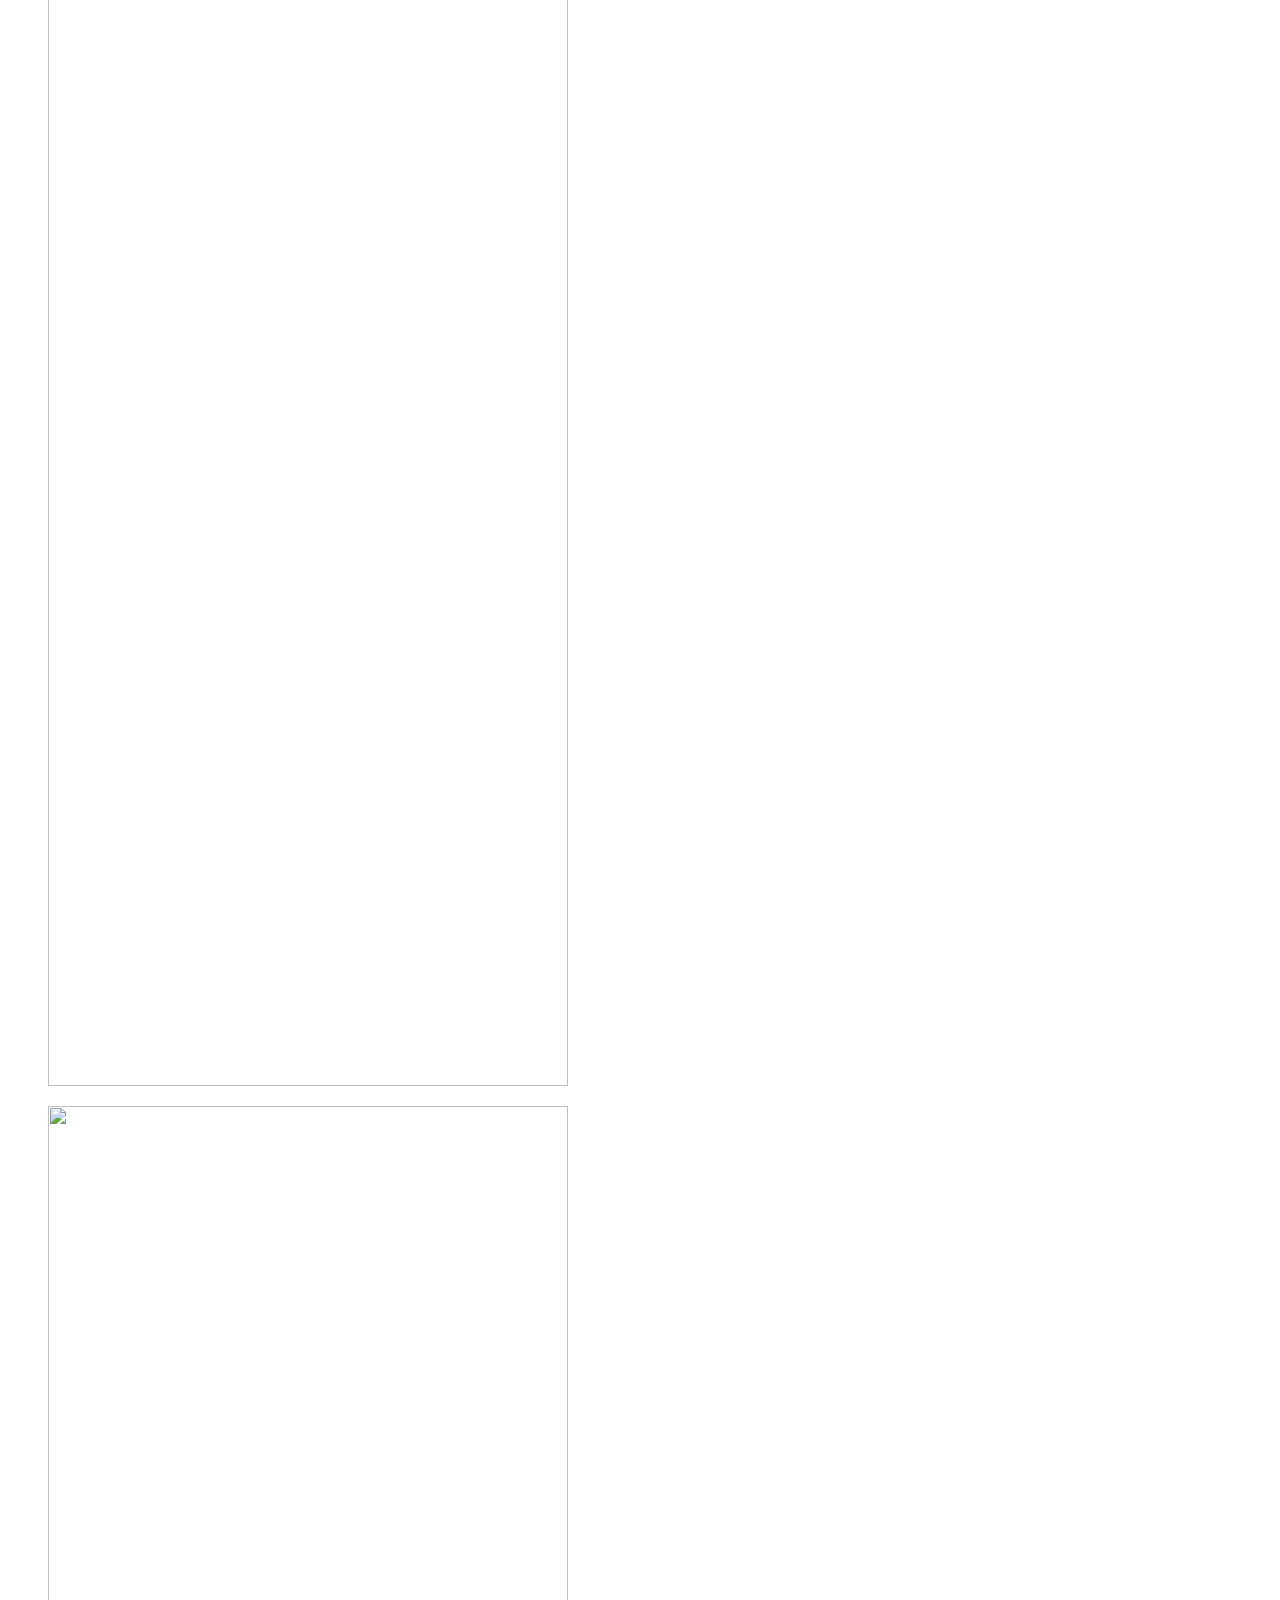
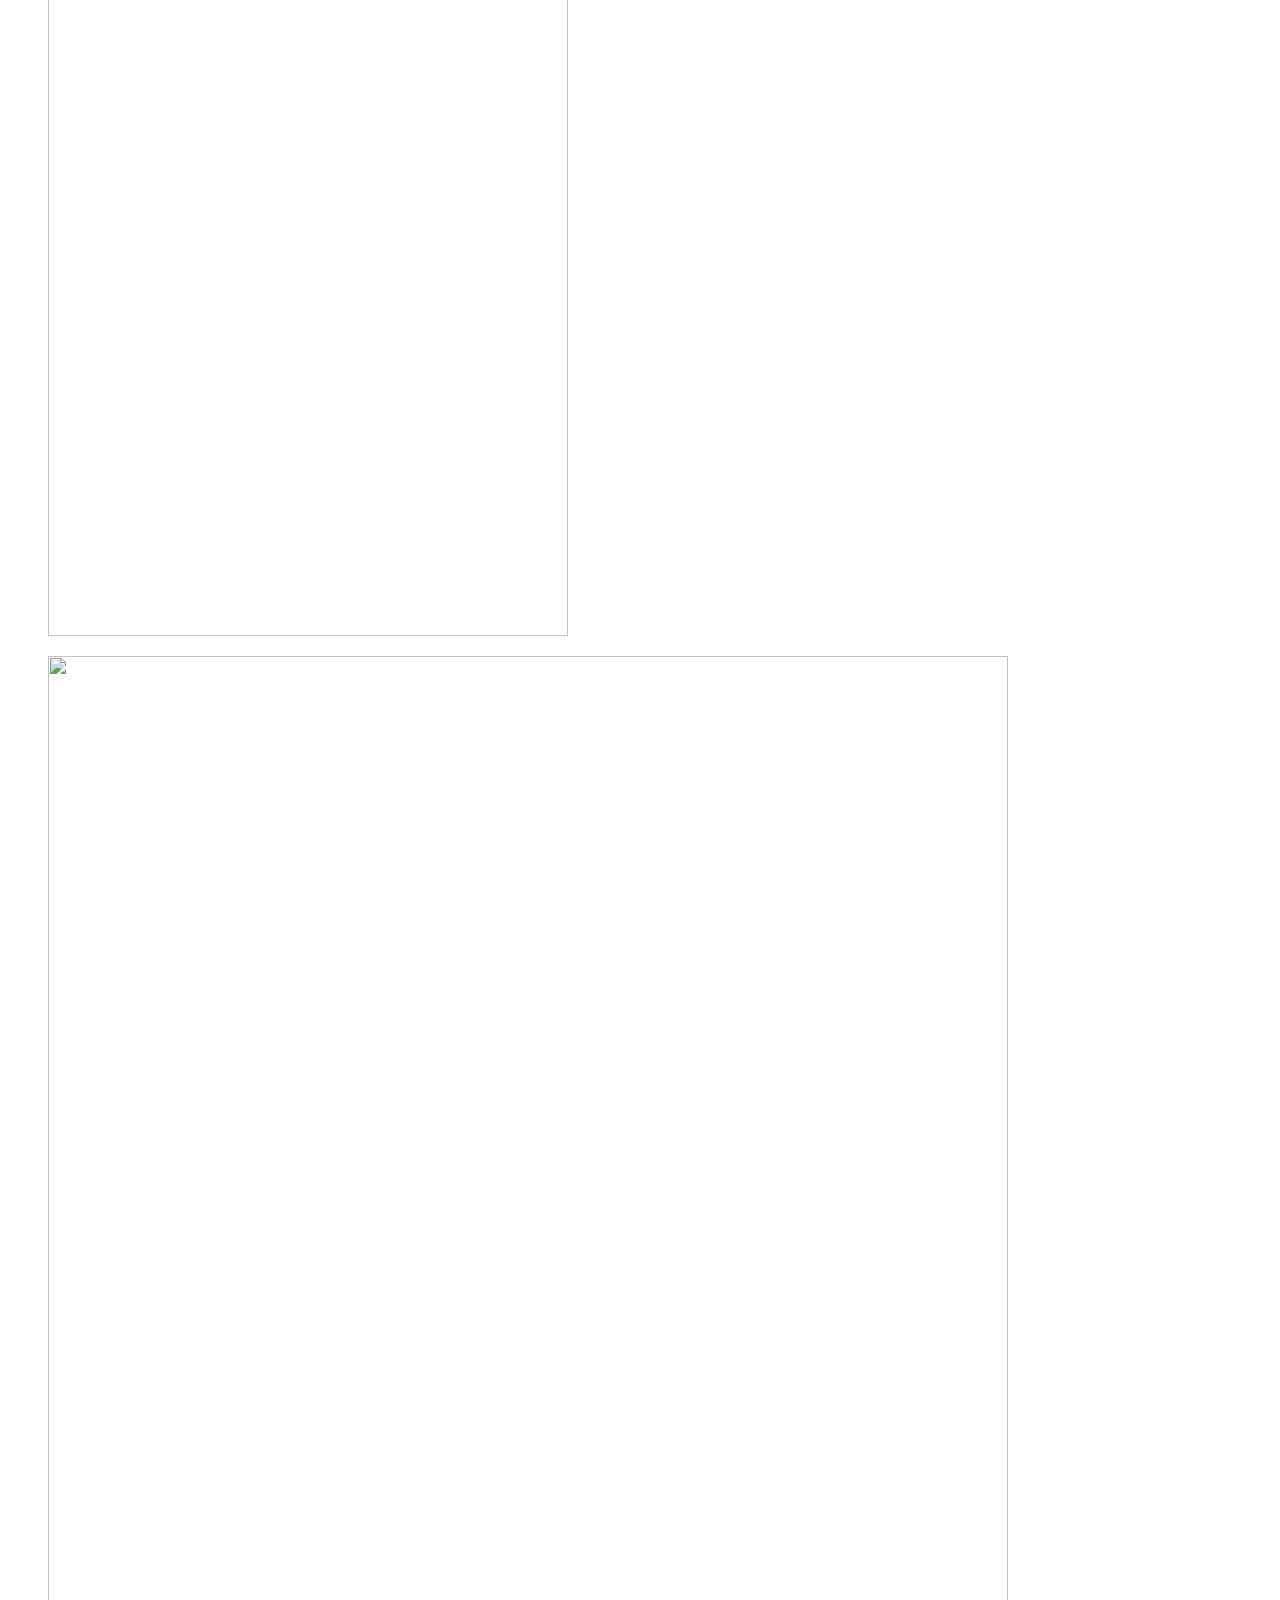
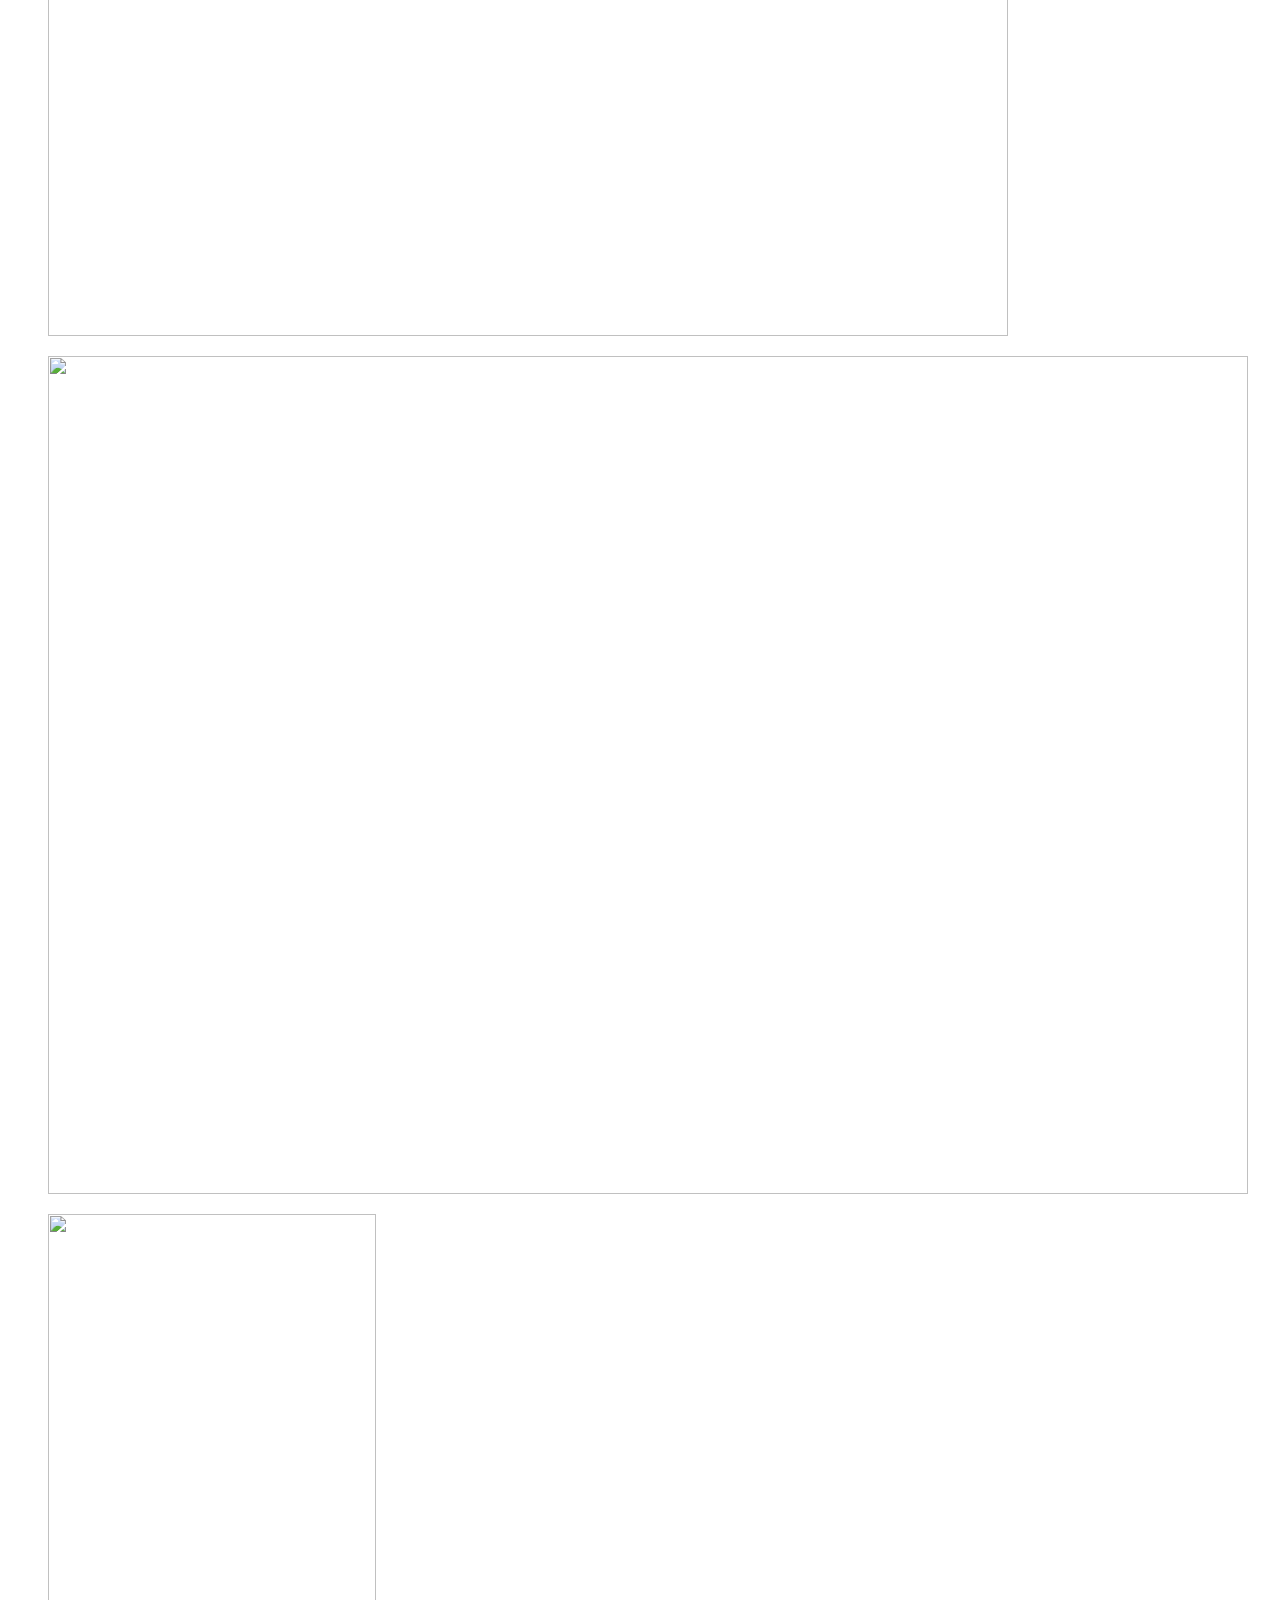
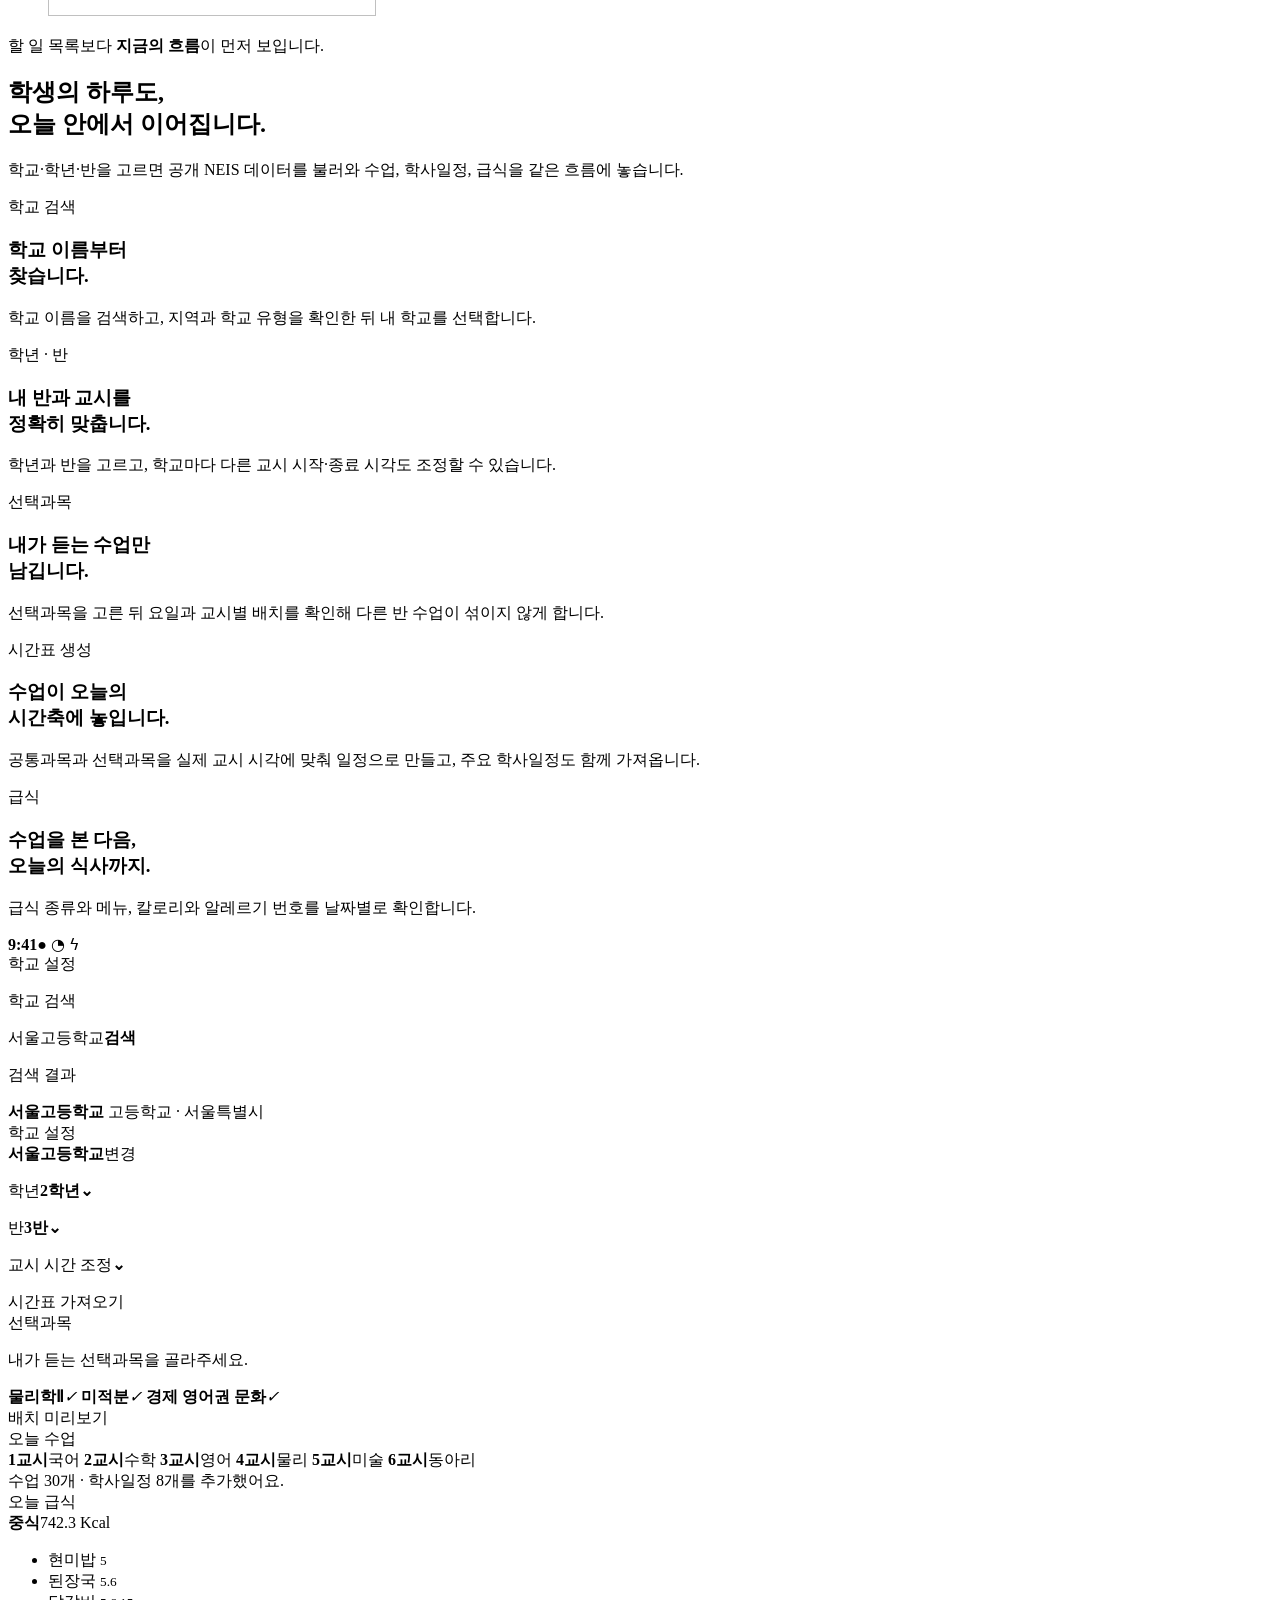
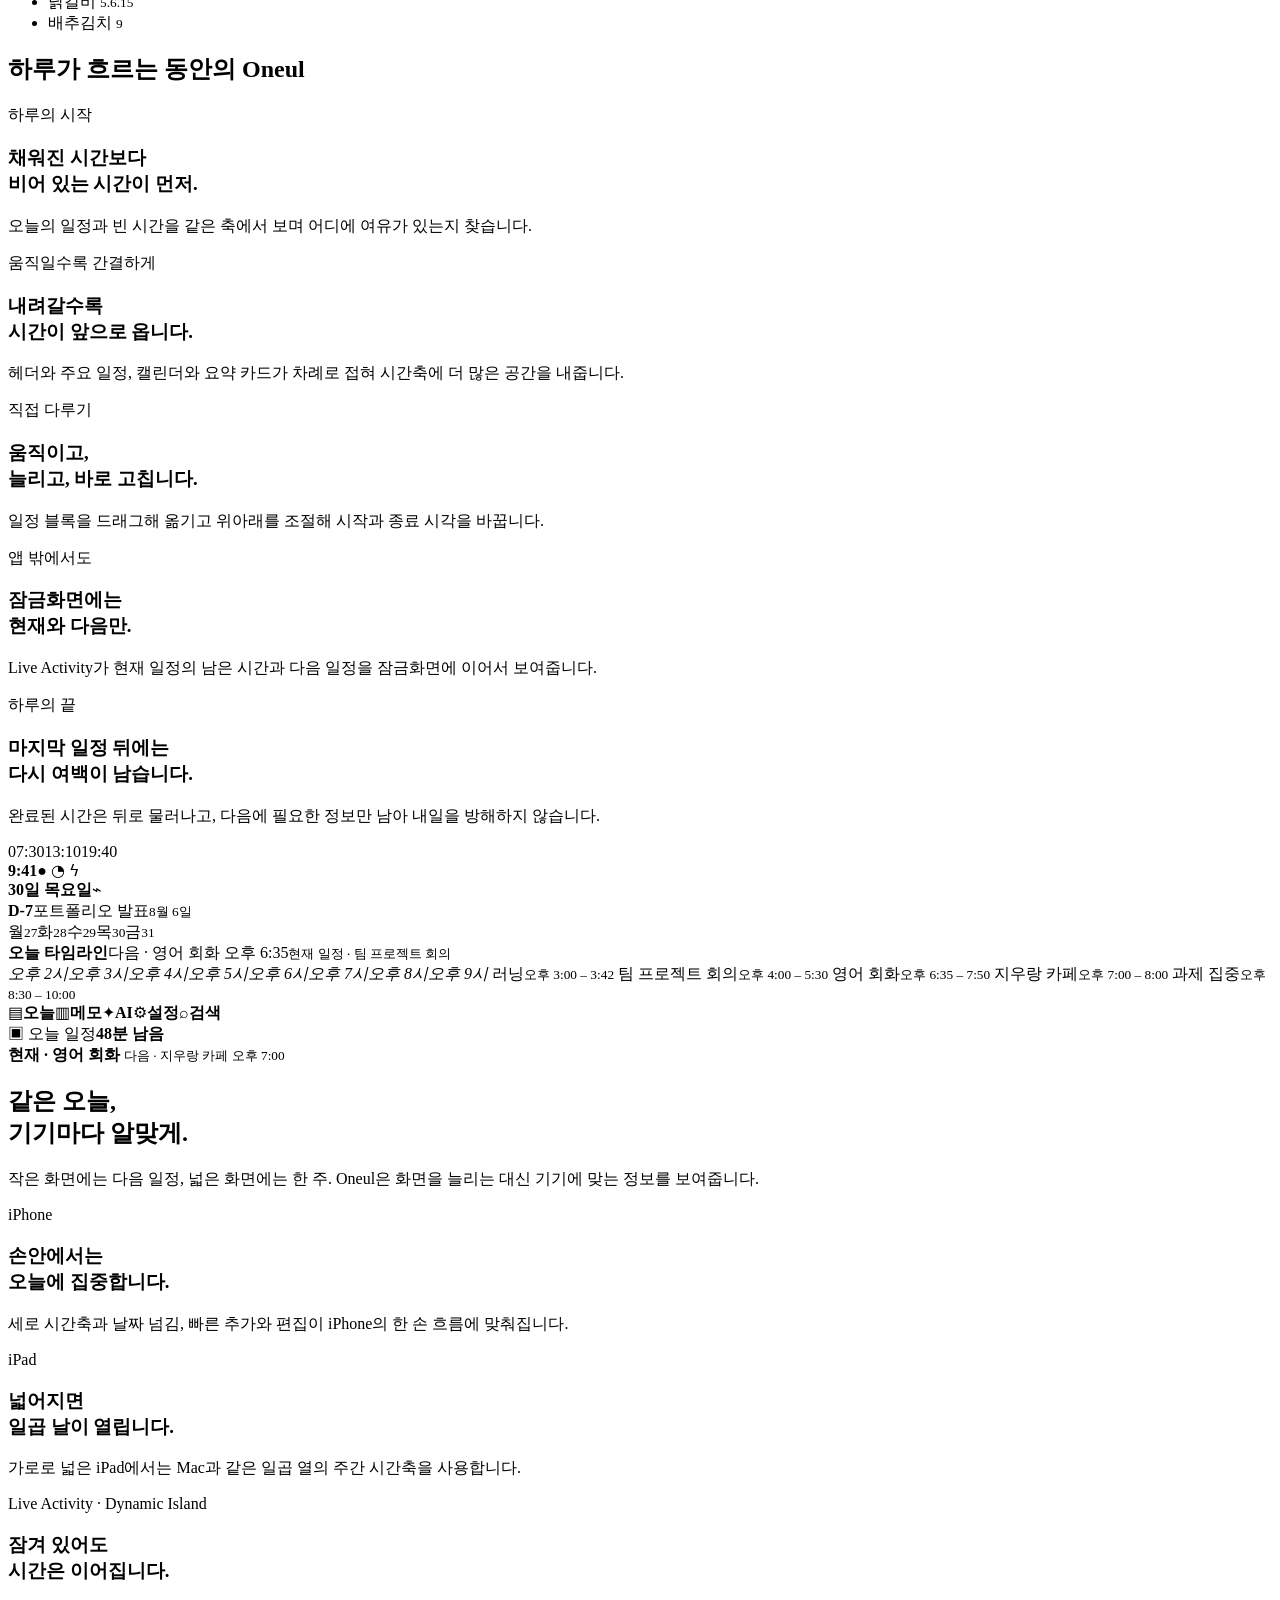
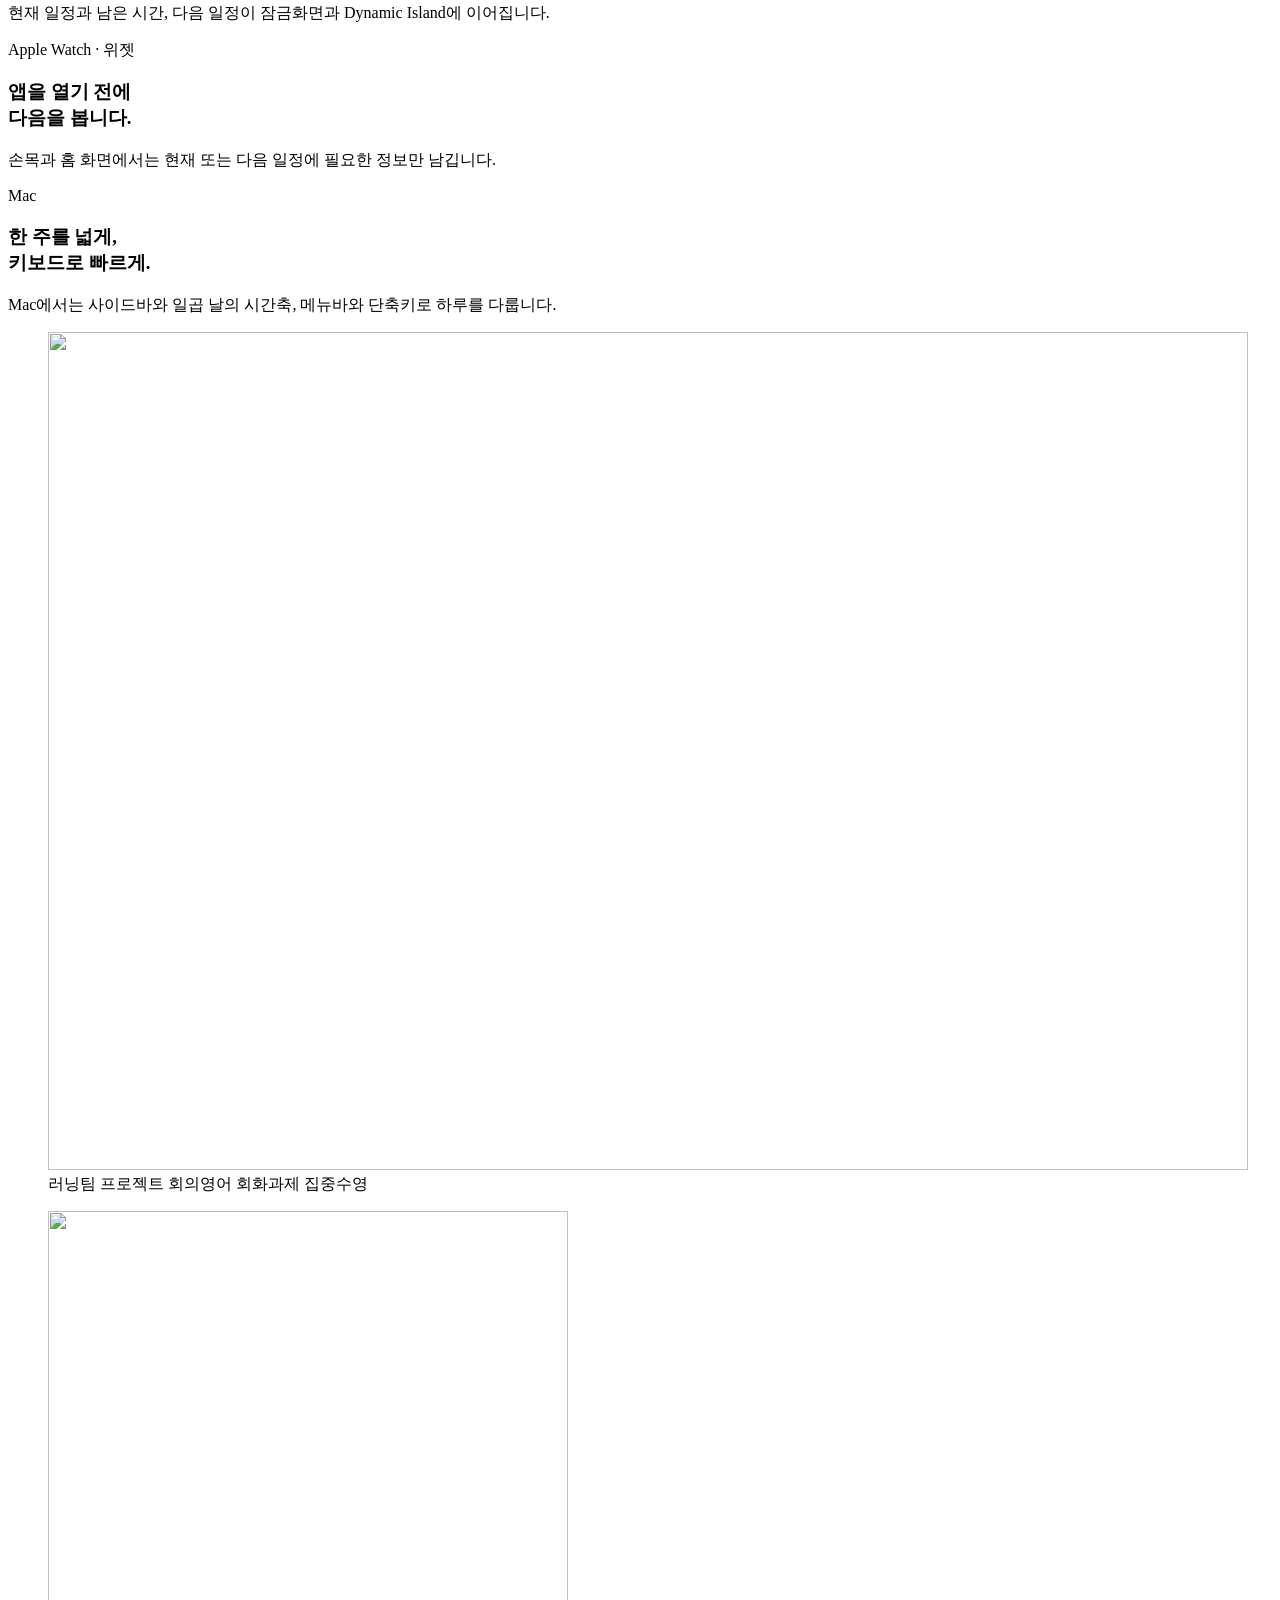
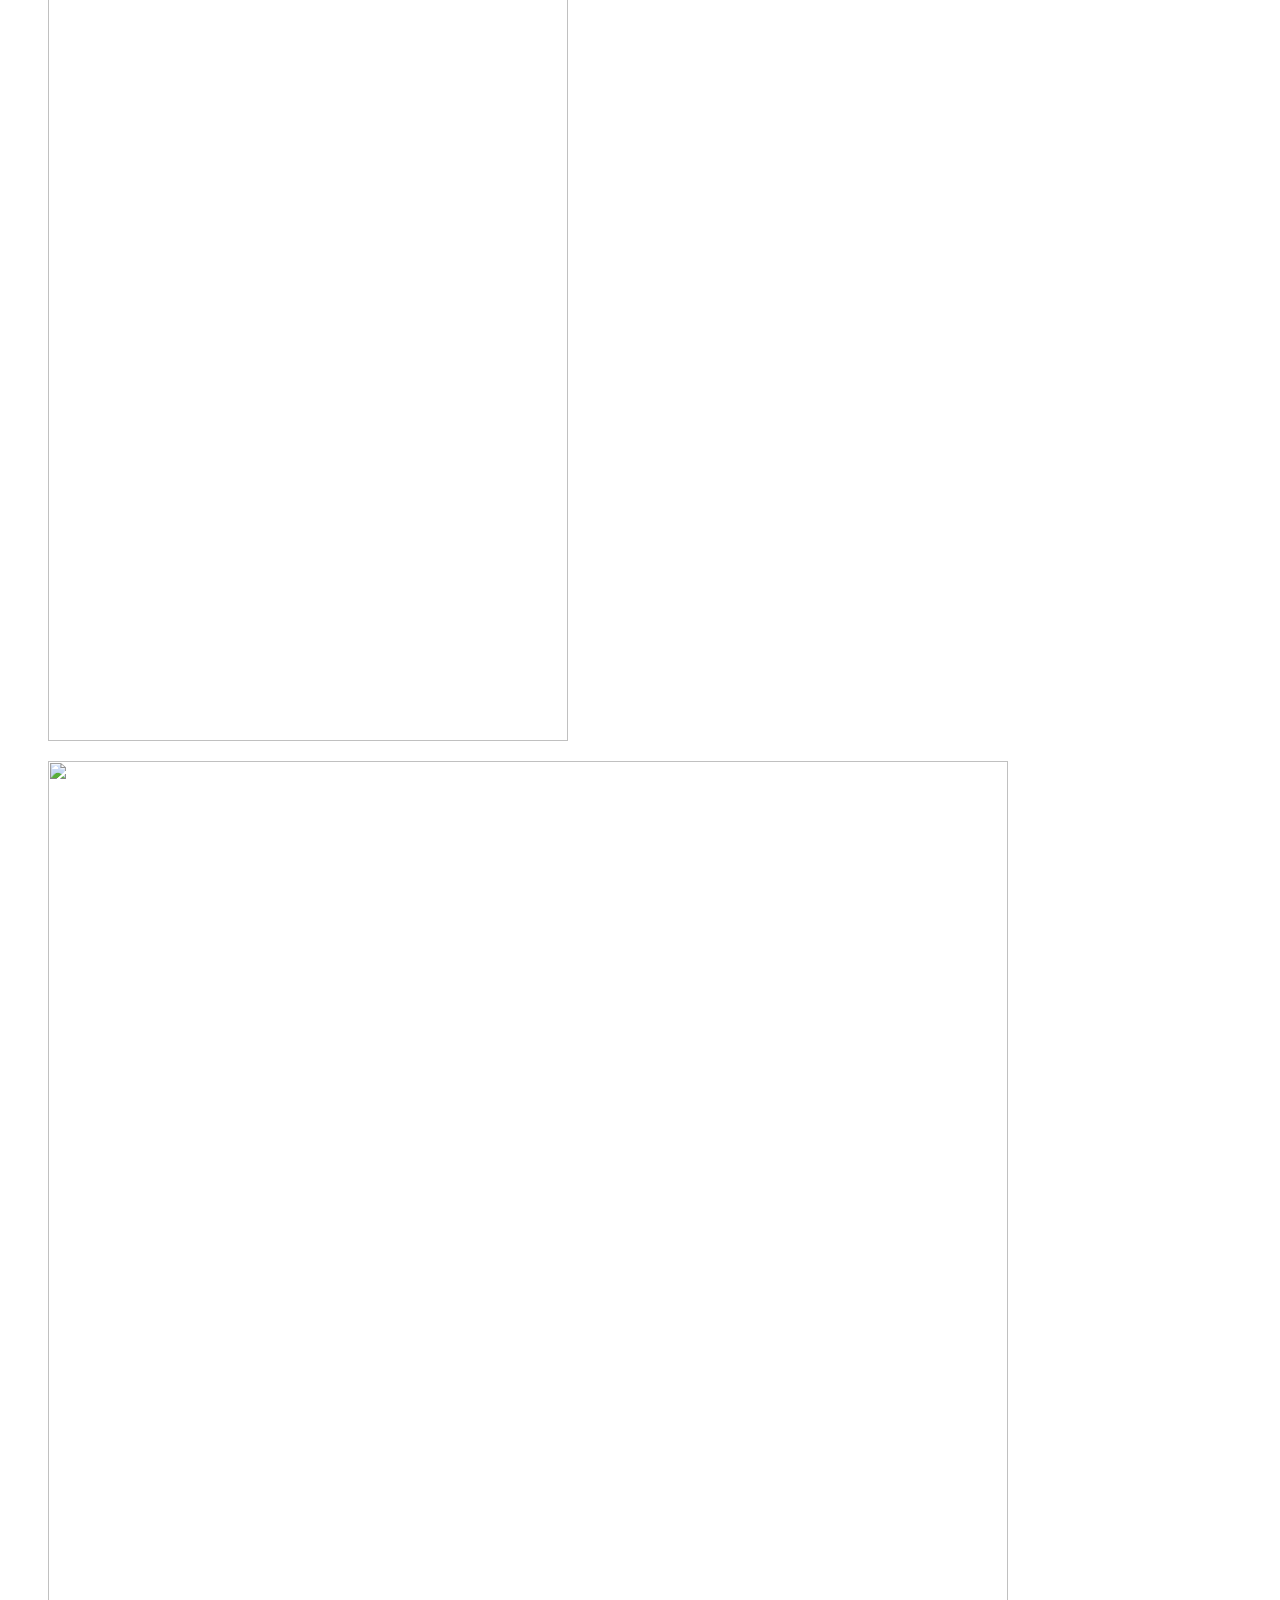
==== commit 7bb623d3: "Oneul 홈페이지 장거리 시네마틱 스토리 확장" ====
--- a/Oneul/server/privacy-page/public/index.html
+++ b/Oneul/server/privacy-page/public/index.html
@@ -6,18 +6,22 @@
   <meta name="theme-color" content="#ffffff">
   <meta name="description" content="말과 글을 일정으로 바꾸고, 오늘 하루를 한눈에 보여주는 비공개 Apple 기기용 타임라인 앱 Oneul.">
   <meta property="og:type" content="website">
+  <meta property="og:url" content="https://oneul-privacy.pswss.workers.dev/">
   <meta property="og:locale" content="ko_KR">
   <meta property="og:title" content="Oneul — 말하면, 오늘이 정리됩니다">
   <meta property="og:description" content="자연어 일정 입력, 하루 타임라인, iPhone·iPad·Mac·Apple Watch 연동.">
-  <meta property="og:image" content="/assets/mac-week.jpg">
+  <meta property="og:image" content="https://oneul-privacy.pswss.workers.dev/assets/mac-week.jpg">
+  <meta property="og:image:width" content="1200">
+  <meta property="og:image:height" content="838">
   <meta name="twitter:card" content="summary_large_image">
   <meta name="twitter:title" content="Oneul — 말하면, 오늘이 정리됩니다">
   <meta name="twitter:description" content="말과 글이 오늘의 타임라인이 됩니다.">
-  <meta name="twitter:image" content="/assets/mac-week.jpg">
+  <meta name="twitter:image" content="https://oneul-privacy.pswss.workers.dev/assets/mac-week.jpg">
   <title>Oneul — 말하면, 오늘이 정리됩니다</title>
+  <link rel="canonical" href="https://oneul-privacy.pswss.workers.dev/">
   <link rel="icon" type="image/png" href="/assets/oneul-icon.png">
   <link rel="apple-touch-icon" href="/assets/oneul-icon.png">
-  <link rel="preload" as="image" href="/assets/iphone-timeline.jpg" fetchpriority="high">
+  <link rel="preload" as="image" href="/assets/iphone-timeline-2x.webp" type="image/webp" fetchpriority="high">
   <link rel="stylesheet" href="/styles.css">
   <script src="/content/oneul-home.js" defer></script>
   <script src="/app.js" defer></script>
@@ -64,6 +68,9 @@
   </header>
 
   <main id="main">
+    <div class="time-spine" aria-hidden="true" data-time-spine>
+      <i></i><i></i><i></i><i></i><i></i><i></i><i></i><span></span>
+    </div>
     <section class="hero" aria-labelledby="hero-title" data-hero-scene data-flow-section="hero" data-major-scene="brand-reveal">
       <div class="hero-sticky section-shell">
         <div class="hero-copy">
@@ -87,11 +94,14 @@
           <div class="color-rail" aria-hidden="true">
             <i></i><i></i><i></i><i></i><i></i><i></i><i></i>
           </div>
+          <div class="hero-command-pill" aria-hidden="true">
+            <span>내일 오후 3시 치과</span><i>↑</i>
+          </div>
           <figure class="phone-frame">
-            <img src="/assets/iphone-timeline.jpg" width="520" height="1130" alt="시간대별 일정이 무지개 색 블록으로 배치된 Oneul iPhone 타임라인" fetchpriority="high">
+            <picture><source srcset="/assets/iphone-timeline-2x.webp" type="image/webp"><img src="/assets/iphone-timeline.jpg" width="520" height="1130" alt="시간대별 일정이 무지개 색 블록으로 배치된 Oneul iPhone 타임라인" fetchpriority="high"></picture>
           </figure>
           <figure class="watch-frame">
-            <img src="/assets/watch-timeline.jpg" width="328" height="402" alt="다음 일정과 남은 시간을 보여주는 Oneul Apple Watch 화면">
+            <picture><source srcset="/assets/watch-timeline-2x.webp" type="image/webp"><img src="/assets/watch-timeline.jpg" width="328" height="402" alt="다음 일정과 남은 시간을 보여주는 Oneul Apple Watch 화면"></picture>
           </figure>
           <div class="now-pulse" aria-hidden="true"><span></span></div>
         </div>
@@ -103,51 +113,209 @@
       </div>
     </section>
 
-    <section class="story-scroll" id="features" aria-labelledby="story-title" data-scroll-story>
+    <section class="command-film" id="features" aria-labelledby="command-title" data-command-story>
+      <h2 class="visually-hidden" id="command-title" data-copy="command.label">한 문장이 오늘의 일정이 되는 과정</h2>
+      <div class="command-shell section-shell">
+        <div class="command-copy-sequence">
+          <article class="command-copy-step" data-command-step data-major-scene="command-arrives">
+            <div class="command-copy">
+              <p class="story-kicker" data-copy="command.1.kicker">한 문장</p>
+              <h3 data-copy-html="command.1.title">평소 말투 그대로<br>시작하세요.</h3>
+              <p data-copy="command.1.body">“내일 오후 3시 치과”처럼 적거나 말합니다. 형식을 먼저 생각할 필요가 없습니다.</p>
+            </div>
+          </article>
+          <article class="command-copy-step" data-command-step data-major-scene="command-understood">
+            <div class="command-copy">
+              <p class="story-kicker" data-copy="command.2.kicker">기기 안에서 해석</p>
+              <h3 data-copy-html="command.2.title">날짜와 시간,<br>할 일을 읽습니다.</h3>
+              <p data-copy="command.2.body">기본 표현은 Oneul의 규칙 파서가, 더 복잡한 표현은 지원 기기의 Apple Intelligence가 기기 안에서 해석합니다.</p>
+            </div>
+          </article>
+          <article class="command-copy-step" data-command-step data-major-scene="command-preview">
+            <div class="command-copy">
+              <p class="story-kicker" data-copy="command.3.kicker">저장 전 미리보기</p>
+              <h3 data-copy-html="command.3.title">결과부터 보고<br>결정합니다.</h3>
+              <p data-copy="command.3.body">제목과 시작·종료 시각을 카드로 확인합니다. Oneul은 확인 없이 일정을 넣지 않습니다.</p>
+            </div>
+          </article>
+          <article class="command-copy-step" data-command-step data-major-scene="command-edit">
+            <div class="command-copy">
+              <p class="story-kicker" data-copy="command.4.kicker">바로 수정</p>
+              <h3 data-copy-html="command.4.title">말이 모호하면<br>한 번 더 묻습니다.</h3>
+              <p data-copy="command.4.body">오전인지 오후인지 확실하지 않은 시각은 선택하게 하고, 결과 카드를 눌러 직접 고칠 수도 있습니다.</p>
+            </div>
+          </article>
+          <article class="command-copy-step" data-command-step data-major-scene="command-apply">
+            <div class="command-copy">
+              <p class="story-kicker" data-copy="command.5.kicker">적용</p>
+              <h3 data-copy-html="command.5.title">카드가 제자리의<br>시간으로 갑니다.</h3>
+              <p data-copy="command.5.body">적용하는 순간 미리보기 카드가 오늘의 시간축 안에 같은 일정으로 이어집니다.</p>
+            </div>
+          </article>
+          <article class="command-copy-step" data-command-step data-major-scene="command-duration">
+            <div class="command-copy">
+              <p class="story-kicker" data-copy="command.6.kicker">길이로 보는 시간</p>
+              <h3 data-copy-html="command.6.title">얼마나 긴 일정인지<br>보는 순간 압니다.</h3>
+              <p data-copy="command.6.body">일정 블록의 높이가 실제 시간 길이를 보여줍니다. 하루의 밀도와 여유가 함께 보입니다.</p>
+            </div>
+          </article>
+          <article class="command-copy-step" data-command-step data-major-scene="command-overlap">
+            <div class="command-copy">
+              <p class="story-kicker" data-copy="command.7.kicker">겹침도 그대로</p>
+              <h3 data-copy-html="command.7.title">같은 시간의 약속은<br>나란히 놓입니다.</h3>
+              <p data-copy="command.7.body">겹치는 일정은 숨기지 않고 열로 나눕니다. 무엇을 놓치고 있는지 바로 확인할 수 있습니다.</p>
+            </div>
+          </article>
+          <article class="command-copy-step" data-command-step data-major-scene="command-now-next">
+            <div class="command-copy">
+              <p class="story-kicker" data-copy="command.8.kicker">지금과 다음</p>
+              <h3 data-copy-html="command.8.title">오늘 전체에서<br>지금을 찾습니다.</h3>
+              <p data-copy="command.8.body">현재 시각선과 다음 일정이 긴 하루 안에서 시선을 다시 지금으로 데려옵니다.</p>
+            </div>
+          </article>
+        </div>
+
+        <div class="command-visual-sticky" aria-hidden="true">
+          <div class="command-light command-light-red"></div>
+          <div class="command-light command-light-blue"></div>
+          <div class="command-stage">
+            <div class="command-voice-pill"><span>내일 오후 3시 치과</span><i></i></div>
+            <div class="command-device native-phone">
+              <span class="hardware-key hardware-key-top"></span>
+              <span class="hardware-key hardware-key-bottom"></span>
+              <span class="hardware-reflection"></span>
+              <div class="native-screen command-screen">
+                <div class="ios-statusbar"><b>9:41</b><span>● ◔ ϟ</span></div>
+
+                <section class="command-ui command-input-ui">
+                  <div class="native-nav-title">AI 일정</div>
+                  <div class="ai-input-card">
+                    <div class="typed-command"><span>내일 오후 3시 치과</span><i></i></div>
+                    <span class="photo-control">▧</span>
+                  </div>
+                  <div class="ai-send-control">↑</div>
+                  <div class="parse-tokens">
+                    <span>내일</span><span>오후 3시</span><span>치과</span>
+                  </div>
+                  <div class="native-tabbar">
+                    <span>▤<b>오늘</b></span><span>▥<b>메모</b></span><span class="is-active">✦<b>AI</b></span><span>⚙<b>설정</b></span><span>⌕<b>검색</b></span>
+                  </div>
+                </section>
+
+                <section class="command-ui command-review-ui">
+                  <div class="native-nav-title">AI 일정</div>
+                  <p class="result-count">AI 결과 · 1개</p>
+                  <div class="native-result-card">
+                    <i></i><time>오후 3:00</time>
+                    <div><strong>치과</strong><span>오후 3:00 – 오후 4:00</span></div>
+                    <b>✎</b>
+                  </div>
+                  <div class="ambiguity-card">
+                    <strong>오후 3시가 맞나요?</strong>
+                    <span><b>오전 3시</b><b>오후 3시</b></span>
+                  </div>
+                  <div class="apply-control">적용하기</div>
+                  <div class="native-tabbar">
+                    <span>▤<b>오늘</b></span><span>▥<b>메모</b></span><span class="is-active">✦<b>AI</b></span><span>⚙<b>설정</b></span><span>⌕<b>검색</b></span>
+                  </div>
+                </section>
+
+                <section class="command-ui command-timeline-ui">
+                  <div class="today-header"><strong>30일 목요일</strong><span>⌁</span></div>
+                  <div class="dday-band"><b>D-7</b><span>포트폴리오 발표</span><small>8월 6일</small></div>
+                  <div class="calendar-strip"><span>월<small>27</small></span><span>화<small>28</small></span><span>수<small>29</small></span><span class="is-today">목<small>30</small></span><span>금<small>31</small></span></div>
+                  <div class="timeline-summary"><strong>오늘 타임라인</strong><span>다음 · 치과 오후 3:00</span><i><b></b><b></b><b></b><b></b><b></b><b></b><b></b></i><small>현재 일정 · 팀 프로젝트 회의</small></div>
+                  <div class="native-day-grid">
+                    <em>오후 2시</em><em>오후 3시</em><em>오후 4시</em><em>오후 5시</em><em>오후 6시</em><em>오후 7시</em><em>오후 8시</em>
+                    <span class="native-event event-red">치과<small>오후 3:00 – 4:00</small></span>
+                    <span class="native-event event-orange">팀 프로젝트 회의<small>오후 4:00 – 5:30</small></span>
+                    <span class="native-event event-yellow">영어 회화<small>오후 6:35 – 7:50</small></span>
+                    <span class="native-event event-green">지우랑 카페<small>오후 7:00 – 8:00</small></span>
+                    <i class="native-now-line"></i>
+                  </div>
+                  <div class="native-tabbar">
+                    <span class="is-active">▤<b>오늘</b></span><span>▥<b>메모</b></span><span>✦<b>AI</b></span><span>⚙<b>설정</b></span><span>⌕<b>검색</b></span>
+                  </div>
+                </section>
+              </div>
+            </div>
+            <div class="flying-event"><strong>치과</strong><span>오후 3:00 – 4:00</span></div>
+            <div class="command-orbit"><i></i><i></i><i></i><i></i><i></i><i></i><i></i></div>
+          </div>
+          <div class="command-meter"><span></span><b data-copy="command.progress">문장에서 타임라인까지</b></div>
+        </div>
+      </div>
+    </section>
+
+    <section class="story-scroll" id="timeline" aria-labelledby="story-title" data-scroll-story>
       <h2 class="visually-hidden" id="story-title" data-copy="story.label">Oneul이 하루를 정리하는 방식</h2>
       <div class="story-shell">
         <div class="story-copy-sequence">
           <article class="story-copy-step" data-story-step data-major-scene="natural-language" aria-labelledby="story-step-1-title">
             <div class="story-copy">
-              <p class="story-kicker" data-copy="story.1.kicker">말하거나 붙여넣기</p>
-              <h3 id="story-step-1-title" data-copy-html="story.1.title">평소 말투가<br>일정이 됩니다.</h3>
-              <p data-copy="story.1.body">“내일 3시 치과”처럼 입력하세요. Oneul이 문장을 기기 안에서 해석하고, 저장 전에 결과를 보여줍니다.</p>
+              <p class="story-kicker" data-copy="story.1.kicker">시간의 길이</p>
+              <h3 id="story-step-1-title" data-copy-html="story.1.title">일정의 길이가<br>그대로 보입니다.</h3>
+              <p data-copy="story.1.body">한 시간 일정과 세 시간 일정은 같은 크기의 목록이 아닙니다. 실제 시간만큼 길게 놓입니다.</p>
             </div>
             <figure class="story-product story-product-phone story-inline-product">
-              <img src="/assets/iphone-ai.jpg" width="520" height="1130" loading="lazy" decoding="async" alt="말로 일정을 입력하고 저장 전에 확인하는 Oneul iPhone 화면">
+              <picture><source srcset="/assets/iphone-timeline-2x.webp" type="image/webp"><img src="/assets/iphone-timeline.jpg" width="520" height="1130" loading="lazy" decoding="async" alt="일정 길이를 실제 시간 비율로 보여주는 Oneul iPhone 타임라인"></picture>
             </figure>
           </article>
 
           <article class="story-copy-step" data-story-step data-major-scene="timeline-reveal" aria-labelledby="story-step-2-title">
             <div class="story-copy">
-              <p class="story-kicker" data-copy="story.2.kicker">한눈에 보는 오늘</p>
-              <h3 id="story-step-2-title" data-copy-html="story.2.title">하루가<br>시간 위에 놓입니다.</h3>
-              <p data-copy="story.2.body">일정의 길이와 겹침, 지금 시각과 빈 시간을 한 화면에서 봅니다.</p>
-            </div>
-            <figure class="story-product story-product-phone story-inline-product">
-              <img src="/assets/iphone-timeline.jpg" width="520" height="1130" loading="lazy" decoding="async" alt="일정 길이와 겹침을 시간 위에 보여주는 Oneul iPhone 타임라인">
-            </figure>
-          </article>
-
-          <article class="story-copy-step" data-story-step data-major-scene="wide-day" aria-labelledby="story-step-3-title">
+              <p class="story-kicker" data-copy="story.2.kicker">겹치는 시간</p>
+              <h3 id="story-step-2-title" data-copy-html="story.2.title">동시에 일어나면<br>나란히 봅니다.</h3>
+              <p data-copy="story.2.body">영어 회화와 카페 약속처럼 겹치는 일정은 같은 시간 안에서 열로 나뉩니다.</p>
+            </div>
+            <figure class="story-product story-product-phone story-product-overlap story-inline-product">
+              <picture><source srcset="/assets/iphone-timeline-2x.webp" type="image/webp"><img src="/assets/iphone-timeline.jpg" width="520" height="1130" loading="lazy" decoding="async" alt="겹치는 두 일정을 나란히 보여주는 Oneul iPhone 타임라인"></picture>
+              <span class="screen-focus-ring"></span>
+            </figure>
+          </article>
+
+          <article class="story-copy-step" data-story-step data-major-scene="current-line" aria-labelledby="story-step-3-title">
             <div class="story-copy">
-              <p class="story-kicker" data-copy="story.3.kicker">넓은 화면에서</p>
-              <h3 id="story-step-3-title" data-copy-html="story.3.title">시간 사이의 여유까지<br>더 또렷하게.</h3>
-              <p data-copy="story.3.body">iPad에서는 하루를 넓게 펼치고, Mac에서는 일곱 날을 나란히 확인합니다.</p>
+              <p class="story-kicker" data-copy="story.3.kicker">현재 시각선</p>
+              <h3 id="story-step-3-title" data-copy-html="story.3.title">긴 하루에서도<br>지금은 선명합니다.</h3>
+              <p data-copy="story.3.body">빨간 현재 시각선이 지나간 일정과 앞으로 올 일정을 한 번에 가릅니다.</p>
+            </div>
+            <figure class="story-product story-product-phone story-product-now story-inline-product">
+              <picture><source srcset="/assets/iphone-timeline-2x.webp" type="image/webp"><img src="/assets/iphone-timeline.jpg" width="520" height="1130" loading="lazy" decoding="async" alt="빨간 현재 시각선이 표시된 Oneul iPhone 타임라인"></picture>
+              <span class="screen-now-sweep"></span>
+            </figure>
+          </article>
+
+          <article class="story-copy-step" data-story-step data-major-scene="wide-day" aria-labelledby="story-step-4-title">
+            <div class="story-copy">
+              <p class="story-kicker" data-copy="story.4.kicker">넓은 하루</p>
+              <h3 id="story-step-4-title" data-copy-html="story.4.title">공간이 넓어지면<br>시간도 펼쳐집니다.</h3>
+              <p data-copy="story.4.body">iPad에서는 같은 일정과 빈 시간을 더 넓은 화면에서 살핍니다.</p>
             </div>
             <figure class="story-product story-product-tablet story-inline-product">
-              <img src="/assets/ipad-timeline.jpg" width="960" height="1280" loading="lazy" decoding="async" alt="넓은 화면에 하루 일정을 펼친 Oneul iPad 타임라인">
-            </figure>
-          </article>
-
-          <article class="story-copy-step" data-story-step data-major-scene="next-moment" aria-labelledby="story-step-4-title">
+              <picture><source srcset="/assets/ipad-timeline-2x.webp" type="image/webp"><img src="/assets/ipad-timeline.jpg" width="960" height="1280" loading="lazy" decoding="async" alt="넓은 화면에 하루 일정을 펼친 Oneul iPad 타임라인"></picture>
+            </figure>
+          </article>
+
+          <article class="story-copy-step" data-story-step data-major-scene="week-expansion" aria-labelledby="story-step-5-title">
             <div class="story-copy">
-              <p class="story-kicker" data-copy="story.4.kicker">손목과 앱 밖에서</p>
-              <h3 id="story-step-4-title" data-copy-html="story.4.title">필요한 순간,<br>다음만 또렷하게.</h3>
-              <p data-copy="story.4.body">Apple Watch에서는 다음 일정과 남은 시간을 봅니다. 잠금화면과 위젯에서도 현재와 다음 일정을 확인할 수 있습니다.</p>
+              <p class="story-kicker" data-copy="story.5.kicker">일곱 날</p>
+              <h3 id="story-step-5-title" data-copy-html="story.5.title">한 주의 흐름을<br>한 화면에.</h3>
+              <p data-copy="story.5.body">iPad의 넓은 화면과 Mac에서는 일곱 날을 나란히 두고 같은 시간대를 비교합니다.</p>
+            </div>
+            <figure class="story-product story-product-mac story-inline-product">
+              <img src="/assets/mac-week.jpg" width="1200" height="838" loading="lazy" decoding="async" alt="일곱 날을 나란히 보여주는 Oneul Mac 주간 화면">
+            </figure>
+          </article>
+
+          <article class="story-copy-step" data-story-step data-major-scene="next-moment" aria-labelledby="story-step-6-title">
+            <div class="story-copy">
+              <p class="story-kicker" data-copy="story.6.kicker">다음 순간</p>
+              <h3 id="story-step-6-title" data-copy-html="story.6.title">손목에서는<br>다음만 남깁니다.</h3>
+              <p data-copy="story.6.body">Apple Watch는 진행 중이거나 다음인 일정을 크게 보여주고, 지난 일정은 조용히 뒤로 보냅니다.</p>
             </div>
             <figure class="story-product story-product-watch story-inline-product">
-              <img src="/assets/watch-timeline.jpg" width="328" height="402" loading="lazy" decoding="async" alt="다음 일정과 남은 시간을 보여주는 Oneul Apple Watch 화면">
+              <picture><source srcset="/assets/watch-timeline-2x.webp" type="image/webp"><img src="/assets/watch-timeline.jpg" width="328" height="402" loading="lazy" decoding="async" alt="다음 일정과 남은 시간을 보여주는 Oneul Apple Watch 화면"></picture>
             </figure>
           </article>
         </div>
@@ -156,16 +324,24 @@
           <div class="story-aura"></div>
           <div class="story-product-stack">
             <figure class="story-product story-product-phone" data-story-product>
-              <img src="/assets/iphone-ai.jpg" width="520" height="1130" loading="lazy" decoding="async" alt="">
-            </figure>
-            <figure class="story-product story-product-phone" data-story-product>
-              <img src="/assets/iphone-timeline.jpg" width="520" height="1130" loading="lazy" decoding="async" alt="">
+              <picture><source srcset="/assets/iphone-timeline-2x.webp" type="image/webp"><img src="/assets/iphone-timeline.jpg" width="520" height="1130" loading="lazy" decoding="async" alt=""></picture>
+            </figure>
+            <figure class="story-product story-product-phone story-product-overlap" data-story-product>
+              <picture><source srcset="/assets/iphone-timeline-2x.webp" type="image/webp"><img src="/assets/iphone-timeline.jpg" width="520" height="1130" loading="lazy" decoding="async" alt=""></picture>
+              <span class="screen-focus-ring"></span>
+            </figure>
+            <figure class="story-product story-product-phone story-product-now" data-story-product>
+              <picture><source srcset="/assets/iphone-timeline-2x.webp" type="image/webp"><img src="/assets/iphone-timeline.jpg" width="520" height="1130" loading="lazy" decoding="async" alt=""></picture>
+              <span class="screen-now-sweep"></span>
             </figure>
             <figure class="story-product story-product-tablet" data-story-product>
-              <img src="/assets/ipad-timeline.jpg" width="960" height="1280" loading="lazy" decoding="async" alt="">
+              <picture><source srcset="/assets/ipad-timeline-2x.webp" type="image/webp"><img src="/assets/ipad-timeline.jpg" width="960" height="1280" loading="lazy" decoding="async" alt=""></picture>
+            </figure>
+            <figure class="story-product story-product-mac" data-story-product>
+              <img src="/assets/mac-week.jpg" width="1200" height="838" loading="lazy" decoding="async" alt="">
             </figure>
             <figure class="story-product story-product-watch" data-story-product>
-              <img src="/assets/watch-timeline.jpg" width="328" height="402" loading="lazy" decoding="async" alt="">
+              <picture><source srcset="/assets/watch-timeline-2x.webp" type="image/webp"><img src="/assets/watch-timeline.jpg" width="328" height="402" loading="lazy" decoding="async" alt=""></picture>
             </figure>
           </div>
           <div class="story-meter"><span></span></div>
@@ -189,44 +365,90 @@
       </div>
       <div class="school-shell section-shell">
         <div class="school-copy-sequence">
-          <article class="school-copy-step" data-school-step data-major-scene="school-select">
+          <article class="school-copy-step" data-school-step data-major-scene="school-search">
             <div class="school-copy">
-              <p class="story-kicker" data-copy="school.1.kicker">학교 선택</p>
-              <h3 data-copy-html="school.1.title">내 학교와<br>반만 고르세요.</h3>
-              <p data-copy="school.1.body">학교·학년·반을 찾고, 선택과목이 있다면 내 수업만 골라 담습니다.</p>
+              <p class="story-kicker" data-copy="school.1.kicker">학교 검색</p>
+              <h3 data-copy-html="school.1.title">학교 이름부터<br>찾습니다.</h3>
+              <p data-copy="school.1.body">학교 이름을 검색하고, 지역과 학교 유형을 확인한 뒤 내 학교를 선택합니다.</p>
+            </div>
+          </article>
+          <article class="school-copy-step" data-school-step data-major-scene="school-class">
+            <div class="school-copy">
+              <p class="story-kicker" data-copy="school.2.kicker">학년 · 반</p>
+              <h3 data-copy-html="school.2.title">내 반과 교시를<br>정확히 맞춥니다.</h3>
+              <p data-copy="school.2.body">학년과 반을 고르고, 학교마다 다른 교시 시작·종료 시각도 조정할 수 있습니다.</p>
+            </div>
+          </article>
+          <article class="school-copy-step" data-school-step data-major-scene="school-electives">
+            <div class="school-copy">
+              <p class="story-kicker" data-copy="school.3.kicker">선택과목</p>
+              <h3 data-copy-html="school.3.title">내가 듣는 수업만<br>남깁니다.</h3>
+              <p data-copy="school.3.body">선택과목을 고른 뒤 요일과 교시별 배치를 확인해 다른 반 수업이 섞이지 않게 합니다.</p>
             </div>
           </article>
           <article class="school-copy-step" data-school-step data-major-scene="school-timetable">
             <div class="school-copy">
-              <p class="story-kicker" data-copy="school.2.kicker">시간표 자동 구성</p>
-              <h3 data-copy-html="school.2.title">수업과 학사가<br>일정이 됩니다.</h3>
-              <p data-copy="school.2.body">시간표와 주요 학사일정을 가져와 오늘의 타임라인에 맞게 정리합니다.</p>
+              <p class="story-kicker" data-copy="school.4.kicker">시간표 생성</p>
+              <h3 data-copy-html="school.4.title">수업이 오늘의<br>시간축에 놓입니다.</h3>
+              <p data-copy="school.4.body">공통과목과 선택과목을 실제 교시 시각에 맞춰 일정으로 만들고, 주요 학사일정도 함께 가져옵니다.</p>
             </div>
           </article>
           <article class="school-copy-step" data-school-step data-major-scene="school-meal">
             <div class="school-copy">
-              <p class="story-kicker" data-copy="school.3.kicker">매일의 맥락</p>
-              <h3 data-copy-html="school.3.title">수업 다음엔<br>급식까지.</h3>
-              <p data-copy="school.3.body">오늘의 수업과 급식을 한 앱에서 확인하고, 새 학기 정보는 자동 갱신합니다.</p>
+              <p class="story-kicker" data-copy="school.5.kicker">급식</p>
+              <h3 data-copy-html="school.5.title">수업을 본 다음,<br>오늘의 식사까지.</h3>
+              <p data-copy="school.5.body">급식 종류와 메뉴, 칼로리와 알레르기 번호를 날짜별로 확인합니다.</p>
             </div>
           </article>
         </div>
 
         <div class="school-visual-sticky" aria-hidden="true">
-          <div class="school-device">
-            <div class="school-chrome">
-              <span>Oneul</span>
-              <i></i><i></i><i></i>
-            </div>
-            <div class="school-screen">
-              <section class="school-panel school-selector-panel">
-                <p data-copy="school.visual.selector">학교 · 학년 · 반</p>
-                <strong data-copy="school.visual.school">서울한빛고등학교</strong>
-                <span data-copy="school.visual.class">2학년 3반</span>
-                <b data-copy="school.visual.import">시간표 가져오기</b>
+          <div class="school-aura"></div>
+          <div class="school-device native-phone">
+            <span class="hardware-key hardware-key-top"></span>
+            <span class="hardware-key hardware-key-bottom"></span>
+            <span class="hardware-reflection"></span>
+            <div class="school-screen native-screen">
+              <div class="ios-statusbar"><b>9:41</b><span>● ◔ ϟ</span></div>
+
+              <section class="school-panel school-search-panel">
+                <div class="native-nav-title" data-copy="school.visual.setupTitle">학교 설정</div>
+                <div class="school-native-card">
+                  <p data-copy="school.visual.search">학교 검색</p>
+                  <div class="school-search-row"><span data-copy="school.visual.school">서울고등학교</span><b data-copy="school.visual.searchButton">검색</b></div>
+                </div>
+                <div class="school-native-card school-result-card">
+                  <p data-copy="school.visual.results">검색 결과</p>
+                  <strong data-copy="school.visual.school">서울고등학교</strong>
+                  <span data-copy="school.visual.schoolMeta">고등학교 · 서울특별시</span>
+                </div>
               </section>
+
+              <section class="school-panel school-class-panel">
+                <div class="native-nav-title" data-copy="school.visual.setupTitle">학교 설정</div>
+                <div class="school-native-card school-selected-card">
+                  <div><strong data-copy="school.visual.school">서울고등학교</strong><span data-copy="school.visual.change">변경</span></div>
+                  <p><span data-copy="school.visual.grade">학년</span><b data-copy="school.visual.gradeValue">2학년⌄</b></p>
+                  <p><span data-copy="school.visual.classLabel">반</span><b data-copy="school.visual.class">3반⌄</b></p>
+                  <p><span data-copy="school.visual.periods">교시 시간 조정</span><b>⌄</b></p>
+                  <div class="school-import-control" data-copy="school.visual.import">시간표 가져오기</div>
+                </div>
+              </section>
+
+              <section class="school-panel school-elective-panel">
+                <div class="native-nav-title" data-copy="school.visual.electives">선택과목</div>
+                <p class="elective-help" data-copy="school.visual.electiveHelp">내가 듣는 선택과목을 골라주세요.</p>
+                <div class="elective-list">
+                  <span class="is-checked"><b>물리학Ⅱ</b><i>✓</i></span>
+                  <span class="is-checked"><b>미적분</b><i>✓</i></span>
+                  <span><b>경제</b><i></i></span>
+                  <span class="is-checked"><b>영어권 문화</b><i>✓</i></span>
+                </div>
+                <div class="school-import-control" data-copy="school.visual.review">배치 미리보기</div>
+              </section>
+
               <section class="school-panel school-timetable-panel">
-                <p data-copy="school.visual.timetable">오늘 수업</p>
+                <div class="native-nav-title" data-copy="school.visual.timetable">오늘 수업</div>
                 <div class="class-grid">
                   <span data-copy-html="school.visual.class1"><b>1교시</b>국어</span>
                   <span data-copy-html="school.visual.class2"><b>2교시</b>수학</span>
@@ -235,16 +457,105 @@
                   <span data-copy-html="school.visual.class5"><b>5교시</b>미술</span>
                   <span data-copy-html="school.visual.class6"><b>6교시</b>동아리</span>
                 </div>
+                <div class="school-success" data-copy="school.visual.success">수업 30개 · 학사일정 8개를 추가했어요.</div>
               </section>
+
               <section class="school-panel school-meal-panel">
-                <span class="meal-orbit"></span>
-                <p data-copy="school.visual.meal">오늘 급식</p>
-                <strong data-copy="school.visual.mealBody">현미밥 · 된장국 · 닭갈비</strong>
-                <div class="academic-strip"><i></i><span>중간고사 D-7</span></div>
+                <div class="native-nav-title" data-copy="school.visual.meal">오늘 급식</div>
+                <div class="meal-native-card">
+                  <div><strong data-copy="school.visual.lunch">중식</strong><span>742.3 Kcal</span></div>
+                  <ul>
+                    <li data-copy="school.visual.meal1">현미밥 <small>5</small></li>
+                    <li data-copy="school.visual.meal2">된장국 <small>5.6</small></li>
+                    <li data-copy="school.visual.meal3">닭갈비 <small>5.6.15</small></li>
+                    <li data-copy="school.visual.meal4">배추김치 <small>9</small></li>
+                  </ul>
+                </div>
               </section>
             </div>
           </div>
           <div class="school-meter"><span></span></div>
+        </div>
+      </div>
+    </section>
+
+    <section class="rhythm-story" aria-labelledby="rhythm-title" data-rhythm-story>
+      <h2 class="visually-hidden" id="rhythm-title" data-copy="rhythm.label">하루가 흐르는 동안의 Oneul</h2>
+      <div class="rhythm-shell section-shell">
+        <div class="rhythm-copy-sequence">
+          <article class="rhythm-copy-step" data-rhythm-step data-major-scene="rhythm-morning">
+            <div class="rhythm-copy">
+              <p class="story-kicker" data-copy="rhythm.1.kicker">하루의 시작</p>
+              <h3 data-copy-html="rhythm.1.title">채워진 시간보다<br>비어 있는 시간이 먼저.</h3>
+              <p data-copy="rhythm.1.body">오늘의 일정과 빈 시간을 같은 축에서 보며 어디에 여유가 있는지 찾습니다.</p>
+            </div>
+          </article>
+          <article class="rhythm-copy-step" data-rhythm-step data-major-scene="rhythm-collapse">
+            <div class="rhythm-copy">
+              <p class="story-kicker" data-copy="rhythm.2.kicker">움직일수록 간결하게</p>
+              <h3 data-copy-html="rhythm.2.title">내려갈수록<br>시간이 앞으로 옵니다.</h3>
+              <p data-copy="rhythm.2.body">헤더와 주요 일정, 캘린더와 요약 카드가 차례로 접혀 시간축에 더 많은 공간을 내줍니다.</p>
+            </div>
+          </article>
+          <article class="rhythm-copy-step" data-rhythm-step data-major-scene="rhythm-direct-manipulation">
+            <div class="rhythm-copy">
+              <p class="story-kicker" data-copy="rhythm.3.kicker">직접 다루기</p>
+              <h3 data-copy-html="rhythm.3.title">움직이고,<br>늘리고, 바로 고칩니다.</h3>
+              <p data-copy="rhythm.3.body">일정 블록을 드래그해 옮기고 위아래를 조절해 시작과 종료 시각을 바꿉니다.</p>
+            </div>
+          </article>
+          <article class="rhythm-copy-step" data-rhythm-step data-major-scene="rhythm-live-activity">
+            <div class="rhythm-copy">
+              <p class="story-kicker" data-copy="rhythm.4.kicker">앱 밖에서도</p>
+              <h3 data-copy-html="rhythm.4.title">잠금화면에는<br>현재와 다음만.</h3>
+              <p data-copy="rhythm.4.body">Live Activity가 현재 일정의 남은 시간과 다음 일정을 잠금화면에 이어서 보여줍니다.</p>
+            </div>
+          </article>
+          <article class="rhythm-copy-step" data-rhythm-step data-major-scene="rhythm-evening">
+            <div class="rhythm-copy">
+              <p class="story-kicker" data-copy="rhythm.5.kicker">하루의 끝</p>
+              <h3 data-copy-html="rhythm.5.title">마지막 일정 뒤에는<br>다시 여백이 남습니다.</h3>
+              <p data-copy="rhythm.5.body">완료된 시간은 뒤로 물러나고, 다음에 필요한 정보만 남아 내일을 방해하지 않습니다.</p>
+            </div>
+          </article>
+        </div>
+
+        <div class="rhythm-visual-sticky" aria-hidden="true">
+          <div class="rhythm-sky"><i></i><i></i><i></i></div>
+          <div class="rhythm-clock"><span>07:30</span><span>13:10</span><span>19:40</span></div>
+          <div class="rhythm-phone native-phone">
+            <span class="hardware-key hardware-key-top"></span>
+            <span class="hardware-key hardware-key-bottom"></span>
+            <span class="hardware-reflection"></span>
+            <div class="native-screen rhythm-screen">
+              <div class="ios-statusbar"><b>9:41</b><span>● ◔ ϟ</span></div>
+              <div class="rhythm-chrome">
+                <div class="today-header"><strong>30일 목요일</strong><span>⌁</span></div>
+                <div class="dday-band"><b>D-7</b><span>포트폴리오 발표</span><small>8월 6일</small></div>
+                <div class="calendar-strip"><span>월<small>27</small></span><span>화<small>28</small></span><span>수<small>29</small></span><span class="is-today">목<small>30</small></span><span>금<small>31</small></span></div>
+                <div class="timeline-summary"><strong>오늘 타임라인</strong><span>다음 · 영어 회화 오후 6:35</span><i><b></b><b></b><b></b><b></b><b></b><b></b><b></b></i><small>현재 일정 · 팀 프로젝트 회의</small></div>
+              </div>
+              <div class="rhythm-day-grid native-day-grid">
+                <em>오후 2시</em><em>오후 3시</em><em>오후 4시</em><em>오후 5시</em><em>오후 6시</em><em>오후 7시</em><em>오후 8시</em><em>오후 9시</em>
+                <span class="native-event event-red event-running">러닝<small>오후 3:00 – 3:42</small><i></i><i></i></span>
+                <span class="native-event event-orange event-project">팀 프로젝트 회의<small>오후 4:00 – 5:30</small><i></i><i></i></span>
+                <span class="native-event event-yellow event-english">영어 회화<small>오후 6:35 – 7:50</small><i></i><i></i></span>
+                <span class="native-event event-green event-cafe">지우랑 카페<small>오후 7:00 – 8:00</small><i></i><i></i></span>
+                <span class="native-event event-blue event-focus">과제 집중<small>오후 8:30 – 10:00</small><i></i><i></i></span>
+                <i class="native-now-line"></i>
+              </div>
+              <div class="native-tabbar">
+                <span class="is-active">▤<b>오늘</b></span><span>▥<b>메모</b></span><span>✦<b>AI</b></span><span>⚙<b>설정</b></span><span>⌕<b>검색</b></span>
+              </div>
+            </div>
+          </div>
+          <div class="rhythm-live-card">
+            <div><span>▣ 오늘 일정</span><b>48분 남음</b></div>
+            <i><b></b><b></b><b></b><b></b><b></b><b></b><b></b></i>
+            <strong>현재 · 영어 회화</strong>
+            <small>다음 · 지우랑 카페 오후 7:00</small>
+          </div>
+          <div class="rhythm-meter"><span></span></div>
         </div>
       </div>
     </section>
@@ -261,23 +572,37 @@
         <div class="device-copy-sequence">
           <article class="device-copy-step" data-device-step data-major-scene="phone-tablet">
             <div class="device-copy">
-              <p class="story-kicker" data-copy="devices.1.kicker">iPhone · iPad</p>
-              <h3 data-copy-html="devices.1.title">하루를 만들고<br>넓게 펼칩니다.</h3>
-              <p data-copy="devices.1.body">iPhone의 세로 타임라인과 iPad의 넓은 하루 보기가 같은 일정에서 이어집니다.</p>
+              <p class="story-kicker" data-copy="devices.1.kicker">iPhone</p>
+              <h3 data-copy-html="devices.1.title">손안에서는<br>오늘에 집중합니다.</h3>
+              <p data-copy="devices.1.body">세로 시간축과 날짜 넘김, 빠른 추가와 편집이 iPhone의 한 손 흐름에 맞춰집니다.</p>
+            </div>
+          </article>
+          <article class="device-copy-step" data-device-step data-major-scene="ipad-week">
+            <div class="device-copy">
+              <p class="story-kicker" data-copy="devices.2.kicker">iPad</p>
+              <h3 data-copy-html="devices.2.title">넓어지면<br>일곱 날이 열립니다.</h3>
+              <p data-copy="devices.2.body">가로로 넓은 iPad에서는 Mac과 같은 일곱 열의 주간 시간축을 사용합니다.</p>
+            </div>
+          </article>
+          <article class="device-copy-step" data-device-step data-major-scene="live-activity">
+            <div class="device-copy">
+              <p class="story-kicker" data-copy="devices.3.kicker">Live Activity · Dynamic Island</p>
+              <h3 data-copy-html="devices.3.title">잠겨 있어도<br>시간은 이어집니다.</h3>
+              <p data-copy="devices.3.body">현재 일정과 남은 시간, 다음 일정이 잠금화면과 Dynamic Island에 이어집니다.</p>
             </div>
           </article>
           <article class="device-copy-step" data-device-step data-major-scene="watch-widget">
             <div class="device-copy">
-              <p class="story-kicker" data-copy="devices.2.kicker">Apple Watch · 위젯</p>
-              <h3 data-copy-html="devices.2.title">앱을 열기 전에<br>다음을 봅니다.</h3>
-              <p data-copy="devices.2.body">손목, 잠금화면, 홈 화면에서 현재와 다음 일정에 필요한 정보만 남깁니다.</p>
+              <p class="story-kicker" data-copy="devices.4.kicker">Apple Watch · 위젯</p>
+              <h3 data-copy-html="devices.4.title">앱을 열기 전에<br>다음을 봅니다.</h3>
+              <p data-copy="devices.4.body">손목과 홈 화면에서는 현재 또는 다음 일정에 필요한 정보만 남깁니다.</p>
             </div>
           </article>
           <article class="device-copy-step" data-device-step data-major-scene="mac-week">
             <div class="device-copy">
-              <p class="story-kicker" data-copy="devices.3.kicker">Mac</p>
-              <h3 data-copy-html="devices.3.title">한 주를 넓게,<br>키보드로 빠르게.</h3>
-              <p data-copy="devices.3.body">Mac에서는 사이드바와 주간 타임라인, 메뉴바와 단축키로 하루를 다룹니다.</p>
+              <p class="story-kicker" data-copy="devices.5.kicker">Mac</p>
+              <h3 data-copy-html="devices.5.title">한 주를 넓게,<br>키보드로 빠르게.</h3>
+              <p data-copy="devices.5.body">Mac에서는 사이드바와 일곱 날의 시간축, 메뉴바와 단축키로 하루를 다룹니다.</p>
             </div>
           </article>
         </div>
@@ -286,13 +611,27 @@
           <div class="device-aura"></div>
           <figure class="ecosystem-mac">
             <img src="/assets/mac-week.jpg" width="1200" height="838" loading="lazy" decoding="async" alt="">
+            <div class="mac-event-overlay">
+              <span class="mac-event mac-event-a">러닝</span><span class="mac-event mac-event-b">팀 프로젝트 회의</span><span class="mac-event mac-event-c">영어 회화</span><span class="mac-event mac-event-d">과제 집중</span><span class="mac-event mac-event-e">수영</span>
+            </div>
           </figure>
           <figure class="ecosystem-phone">
-            <img src="/assets/iphone-timeline.jpg" width="520" height="1130" loading="lazy" decoding="async" alt="">
+            <picture><source srcset="/assets/iphone-timeline-2x.webp" type="image/webp"><img src="/assets/iphone-timeline.jpg" width="520" height="1130" loading="lazy" decoding="async" alt=""></picture>
+          </figure>
+          <figure class="ecosystem-tablet">
+            <picture><source srcset="/assets/ipad-timeline-2x.webp" type="image/webp"><img src="/assets/ipad-timeline.jpg" width="960" height="1280" loading="lazy" decoding="async" alt=""></picture>
           </figure>
           <figure class="ecosystem-watch">
-            <img src="/assets/watch-timeline.jpg" width="328" height="402" loading="lazy" decoding="async" alt="">
+            <picture><source srcset="/assets/watch-timeline-2x.webp" type="image/webp"><img src="/assets/watch-timeline.jpg" width="328" height="402" loading="lazy" decoding="async" alt=""></picture>
           </figure>
+          <div class="ecosystem-live-card">
+            <div><span>▣ 오늘 일정</span><b>48분 남음</b></div>
+            <i><b></b><b></b><b></b><b></b><b></b><b></b><b></b></i>
+            <strong>현재 · 영어 회화</strong><small>다음 · 지우랑 카페 오후 7:00</small>
+          </div>
+          <div class="dynamic-island">
+            <span>▣ 영어 회화</span><b>48분</b><i></i>
+          </div>
           <div class="device-meter"><span></span></div>
         </div>
       </div>
@@ -306,23 +645,56 @@
       </div>
     </section>
 
-    <section class="privacy-section section-shell" id="privacy" aria-labelledby="privacy-title" data-flow-section="section" data-major-scene="privacy-boundary">
-      <div class="privacy-visual" aria-hidden="true">
-        <div class="privacy-boundary">
-          <span></span><span></span><span></span>
-          <i></i>
-        </div>
-        <p>Private iCloud</p>
-      </div>
-      <div class="privacy-copy">
-        <h2 id="privacy-title" data-copy-html="privacy.title">당신의 일정은<br>당신의 것입니다.</h2>
-        <p data-copy="privacy.body">일정 원본은 기기와 개인 iCloud의 비공개 데이터베이스에 저장됩니다. 라이브 액티비티를 켜면 당일 표시에 필요한 데이터만 Cloudflare에 임시 저장되고 최대 3일 안에 삭제됩니다.</p>
-        <div class="privacy-points">
-          <p><strong data-copy="privacy.noTracking">추적하지 않음</strong><span data-copy="privacy.noTrackingBody">광고 SDK와 이용 분석 없음</span></p>
-          <p><strong data-copy="privacy.onDevice">기기 안에서 해석</strong><span data-copy="privacy.onDeviceBody">문장 해석은 온디바이스 처리</span></p>
-          <p><strong data-copy="privacy.minimum">필요한 만큼만</strong><span data-copy="privacy.minimumBody">라이브 액티비티 임시 데이터는 최대 3일</span></p>
-        </div>
-        <a class="text-link" href="/privacy"><span data-copy="privacy.link">개인정보 처리방침 전문 보기</span> <span aria-hidden="true">↗</span></a>
+    <section class="privacy-story" id="privacy" aria-labelledby="privacy-title" data-privacy-story>
+      <h2 class="visually-hidden" id="privacy-title" data-copy="privacy.label">Oneul의 데이터 처리 방식</h2>
+      <div class="privacy-shell section-shell">
+        <div class="privacy-copy-sequence">
+          <article class="privacy-copy-step" data-privacy-step data-major-scene="privacy-on-device">
+            <div class="privacy-copy">
+              <p class="story-kicker" data-copy="privacy.1.kicker">기기 안에서</p>
+              <h3 data-copy-html="privacy.1.title">문장은 먼저<br>기기 안에서 읽힙니다.</h3>
+              <p data-copy="privacy.1.body">일정 문장의 날짜와 시간 해석은 지원되는 온디바이스 기능과 Oneul의 규칙 파서에서 처리됩니다.</p>
+            </div>
+          </article>
+          <article class="privacy-copy-step" data-privacy-step data-major-scene="privacy-private-cloud">
+            <div class="privacy-copy">
+              <p class="story-kicker" data-copy="privacy.2.kicker">원본 일정</p>
+              <h3 data-copy-html="privacy.2.title">일정 원본은<br>개인 저장소에.</h3>
+              <p data-copy="privacy.2.body">일정 원본은 기기와 가능한 경우 사용자의 비공개 iCloud 데이터베이스에 저장됩니다.</p>
+            </div>
+          </article>
+          <article class="privacy-copy-step" data-privacy-step data-major-scene="privacy-relay">
+            <div class="privacy-copy">
+              <p class="story-kicker" data-copy="privacy.3.kicker">Live Activity</p>
+              <h3 data-copy-html="privacy.3.title">화면에 필요한 만큼만<br>잠시 전달합니다.</h3>
+              <p data-copy="privacy.3.body">Live Activity를 켠 경우 임의 기기 식별자, 푸시 토큰과 당일 표시용 일정만 Cloudflare에 임시 저장됩니다.</p>
+            </div>
+          </article>
+          <article class="privacy-copy-step" data-privacy-step data-major-scene="privacy-expiry">
+            <div class="privacy-copy">
+              <p class="story-kicker" data-copy="privacy.4.kicker">자동 만료</p>
+              <h3 data-copy-html="privacy.title">당신의 일정은<br>당신의 것입니다.</h3>
+              <p data-copy="privacy.body">임시 Live Activity 데이터는 최대 3일 안에 삭제됩니다. 광고 SDK와 이용 분석은 사용하지 않습니다.</p>
+              <div class="privacy-points">
+                <p><strong data-copy="privacy.noTracking">추적하지 않음</strong><span data-copy="privacy.noTrackingBody">광고 SDK와 이용 분석 없음</span></p>
+                <p><strong data-copy="privacy.onDevice">기기 안에서 해석</strong><span data-copy="privacy.onDeviceBody">문장 해석은 온디바이스 처리</span></p>
+                <p><strong data-copy="privacy.minimum">필요한 만큼만</strong><span data-copy="privacy.minimumBody">Live Activity 임시 데이터는 최대 3일</span></p>
+              </div>
+              <a class="text-link" href="/privacy"><span data-copy="privacy.link">개인정보 처리방침 전문 보기</span> <span aria-hidden="true">↗</span></a>
+            </div>
+          </article>
+        </div>
+
+        <div class="privacy-visual-sticky" aria-hidden="true">
+          <div class="privacy-orbit privacy-orbit-device"><span>On device</span><b>문장 해석</b></div>
+          <div class="privacy-orbit privacy-orbit-cloud"><span>Private iCloud</span><b>일정 원본</b></div>
+          <div class="privacy-orbit privacy-orbit-relay"><span>Live Activity relay</span><b>당일 표시 데이터</b></div>
+          <div class="privacy-expiry-ring"><i></i><strong>≤ 3일</strong><span>자동 만료</span></div>
+          <div class="privacy-path privacy-path-a"></div>
+          <div class="privacy-path privacy-path-b"></div>
+          <div class="privacy-shield"><span></span><i></i></div>
+          <div class="privacy-meter"><span></span></div>
+        </div>
       </div>
     </section>
 
@@ -355,6 +727,10 @@
       <div class="section-shell final-cta-inner">
         <div class="reassembly" aria-hidden="true">
           <i></i><i></i><i></i><i></i><i></i><i></i><i></i>
+          <div class="final-product-orbit">
+            <figure class="final-phone"><picture><source srcset="/assets/iphone-timeline-2x.webp" type="image/webp"><img src="/assets/iphone-timeline.jpg" width="520" height="1130" loading="lazy" decoding="async" alt=""></picture></figure>
+            <figure class="final-watch"><picture><source srcset="/assets/watch-timeline-2x.webp" type="image/webp"><img src="/assets/watch-timeline.jpg" width="328" height="402" loading="lazy" decoding="async" alt=""></picture></figure>
+          </div>
           <img src="/assets/oneul-icon.png" width="112" height="112" alt="">
         </div>
         <div>
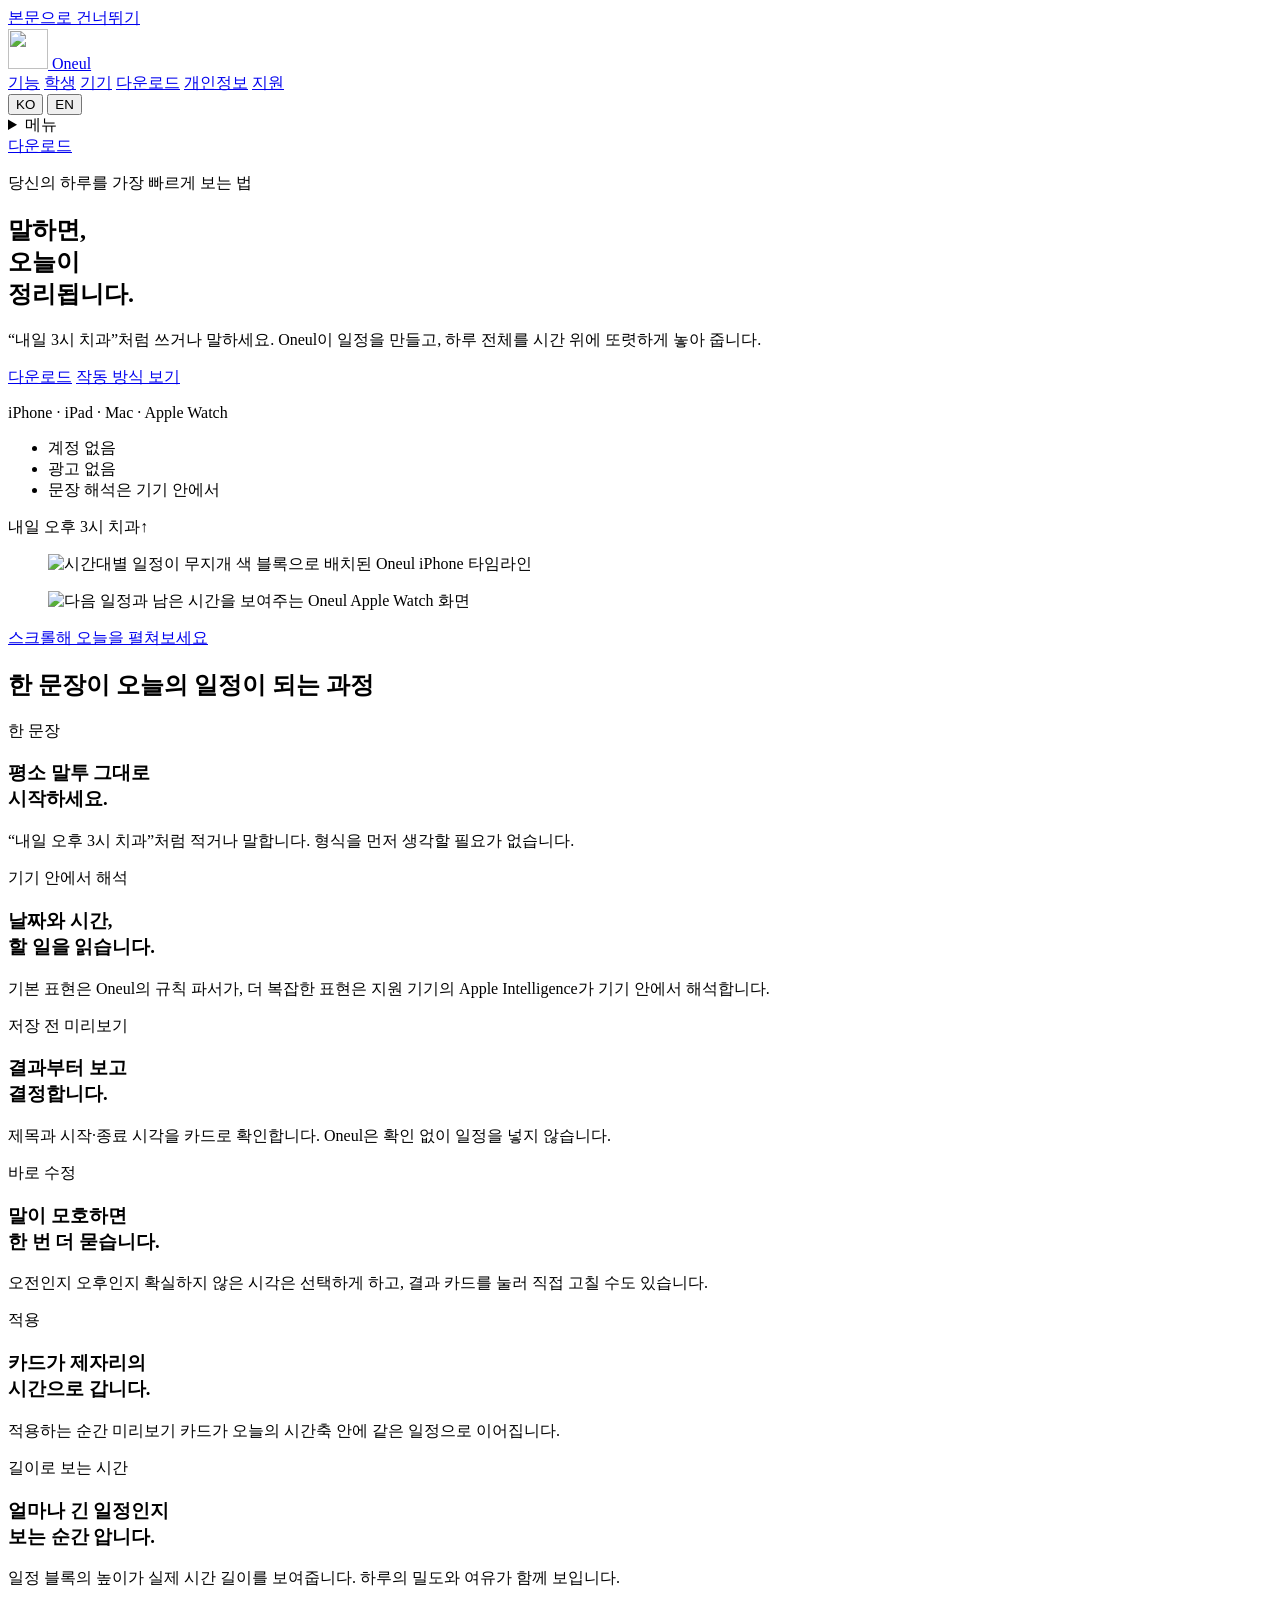
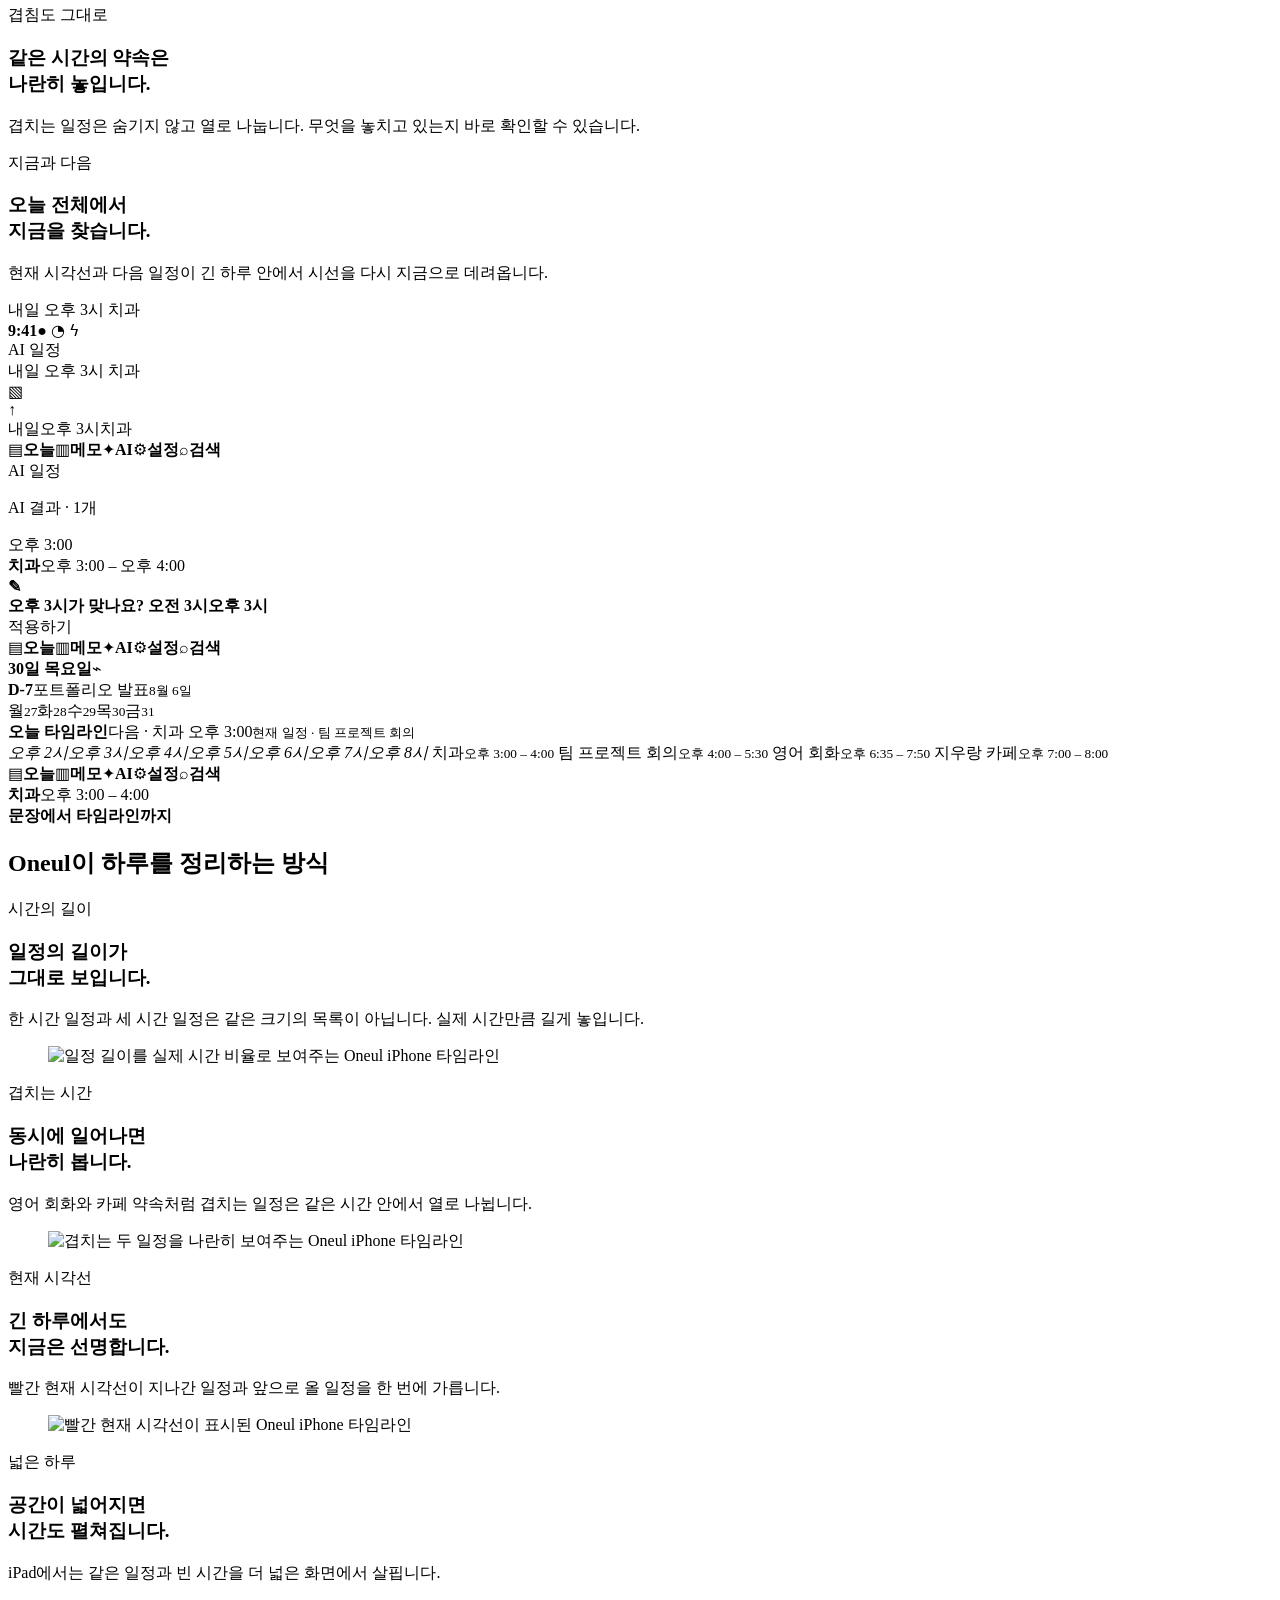
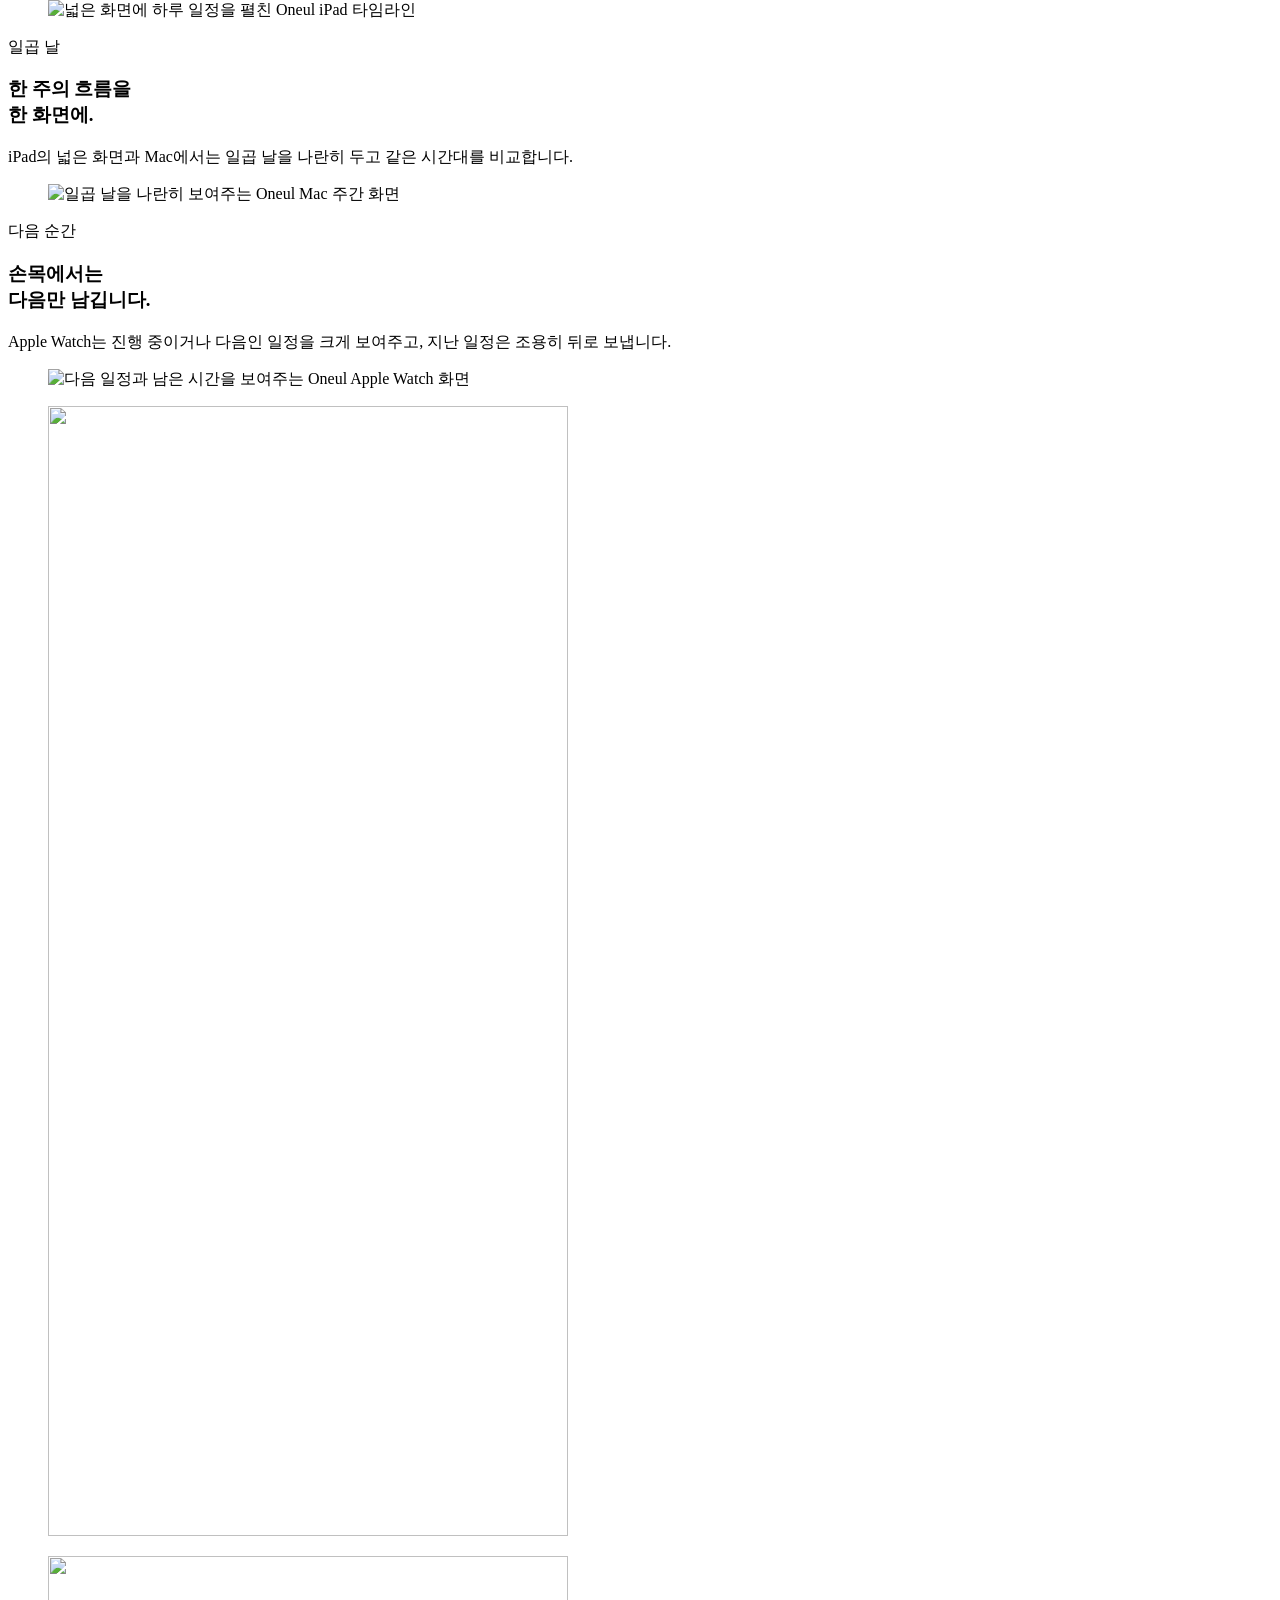
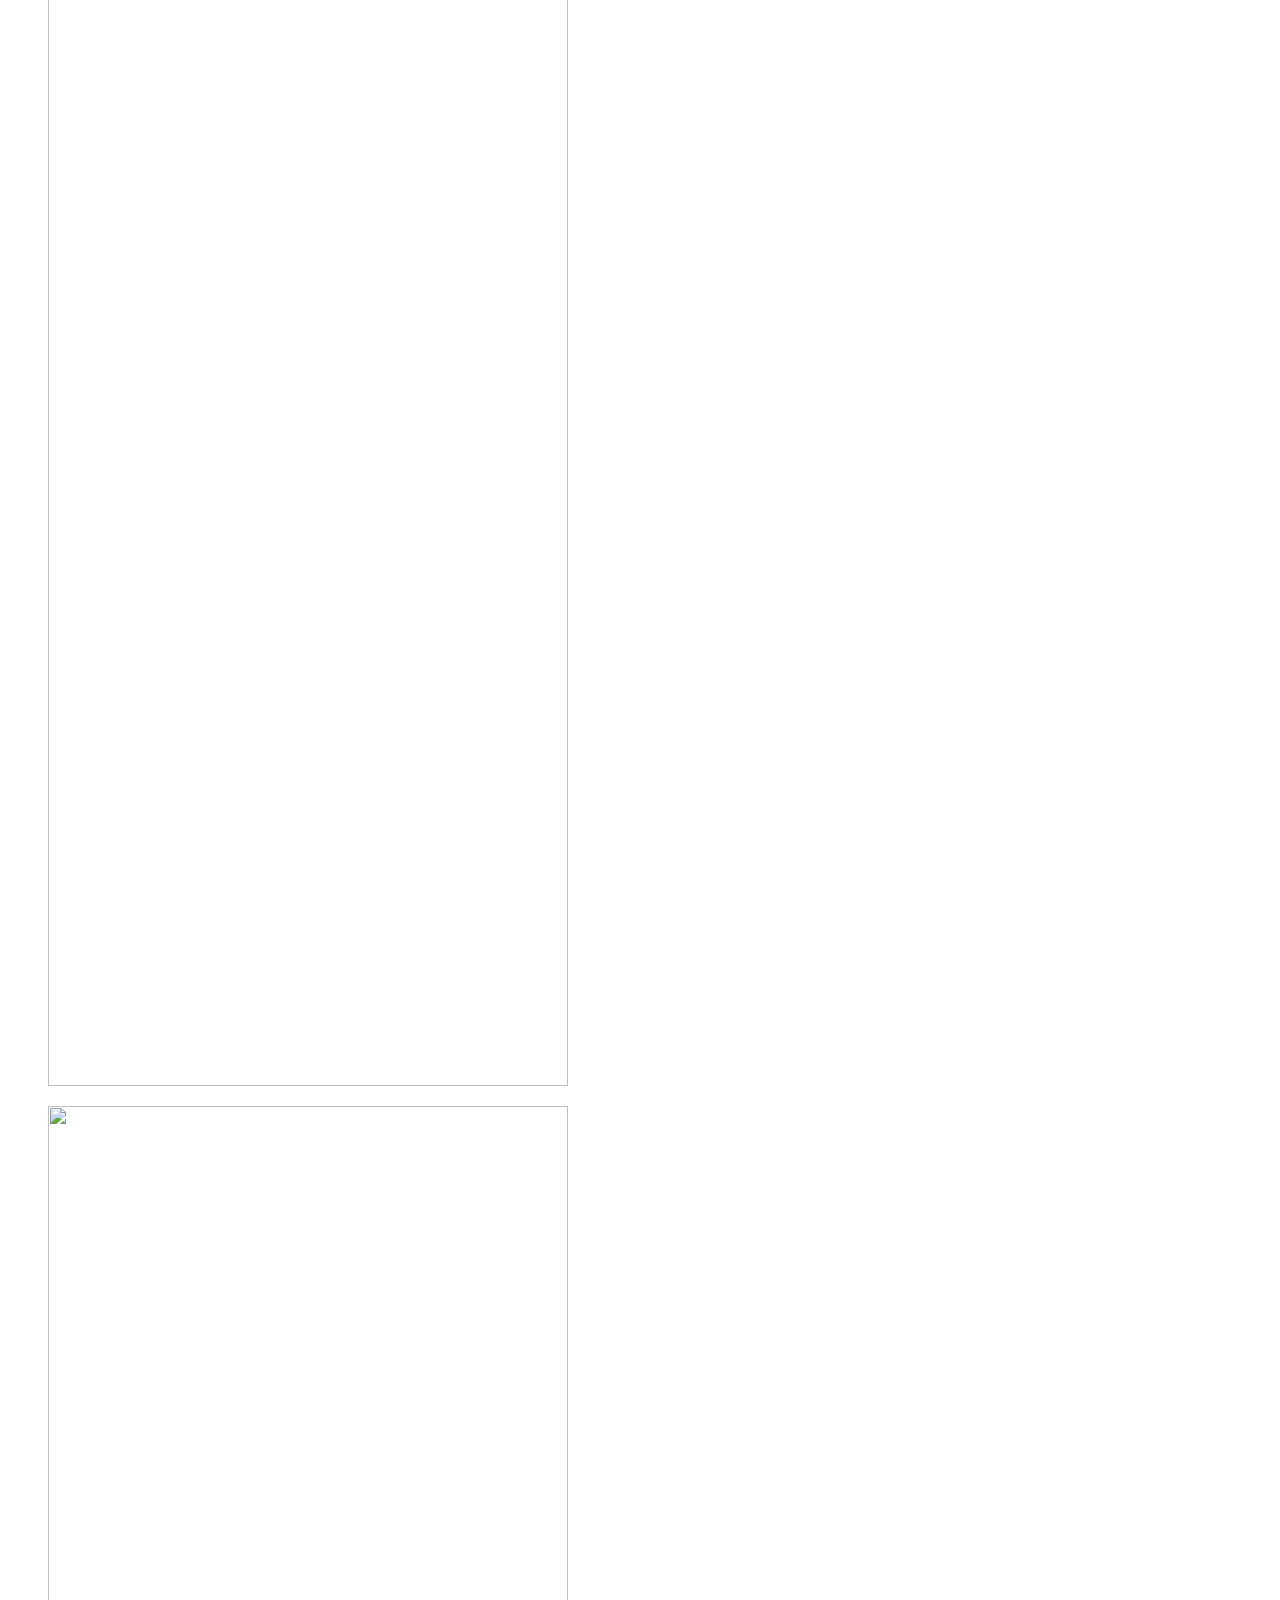
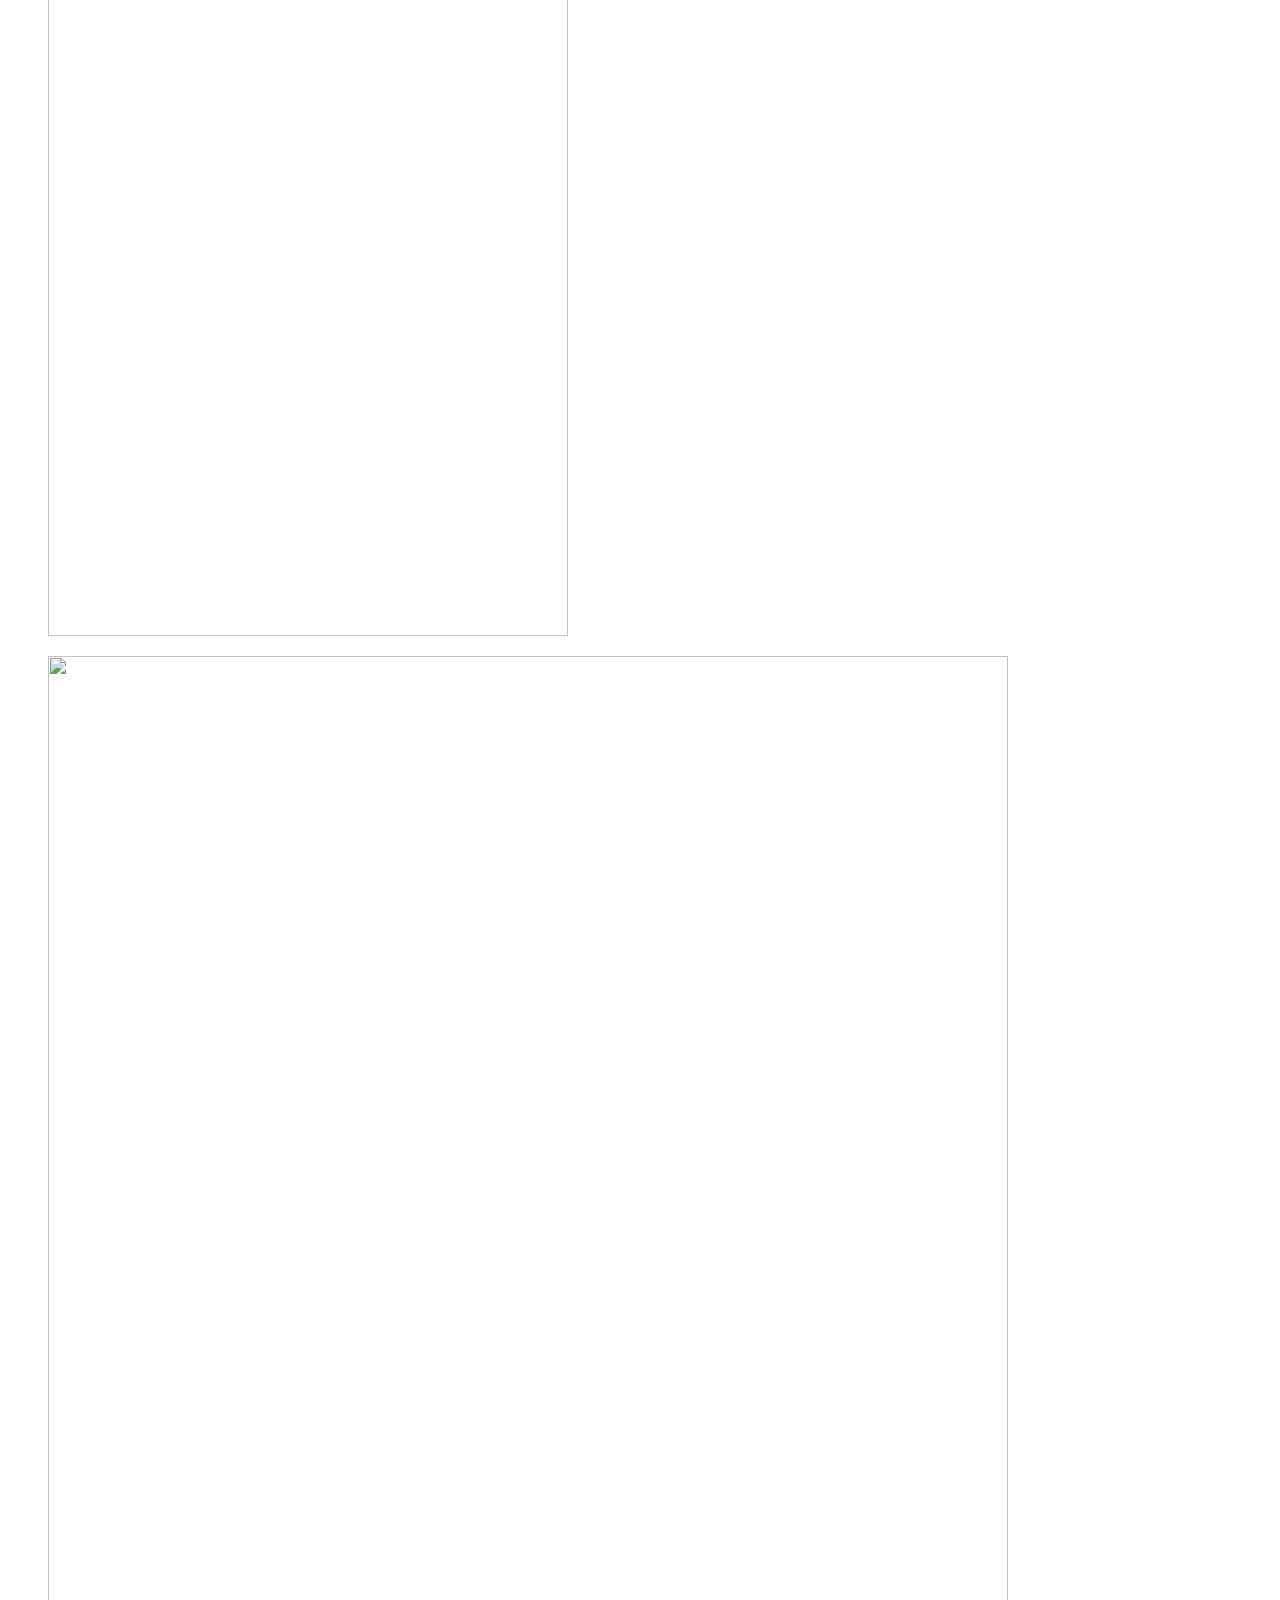
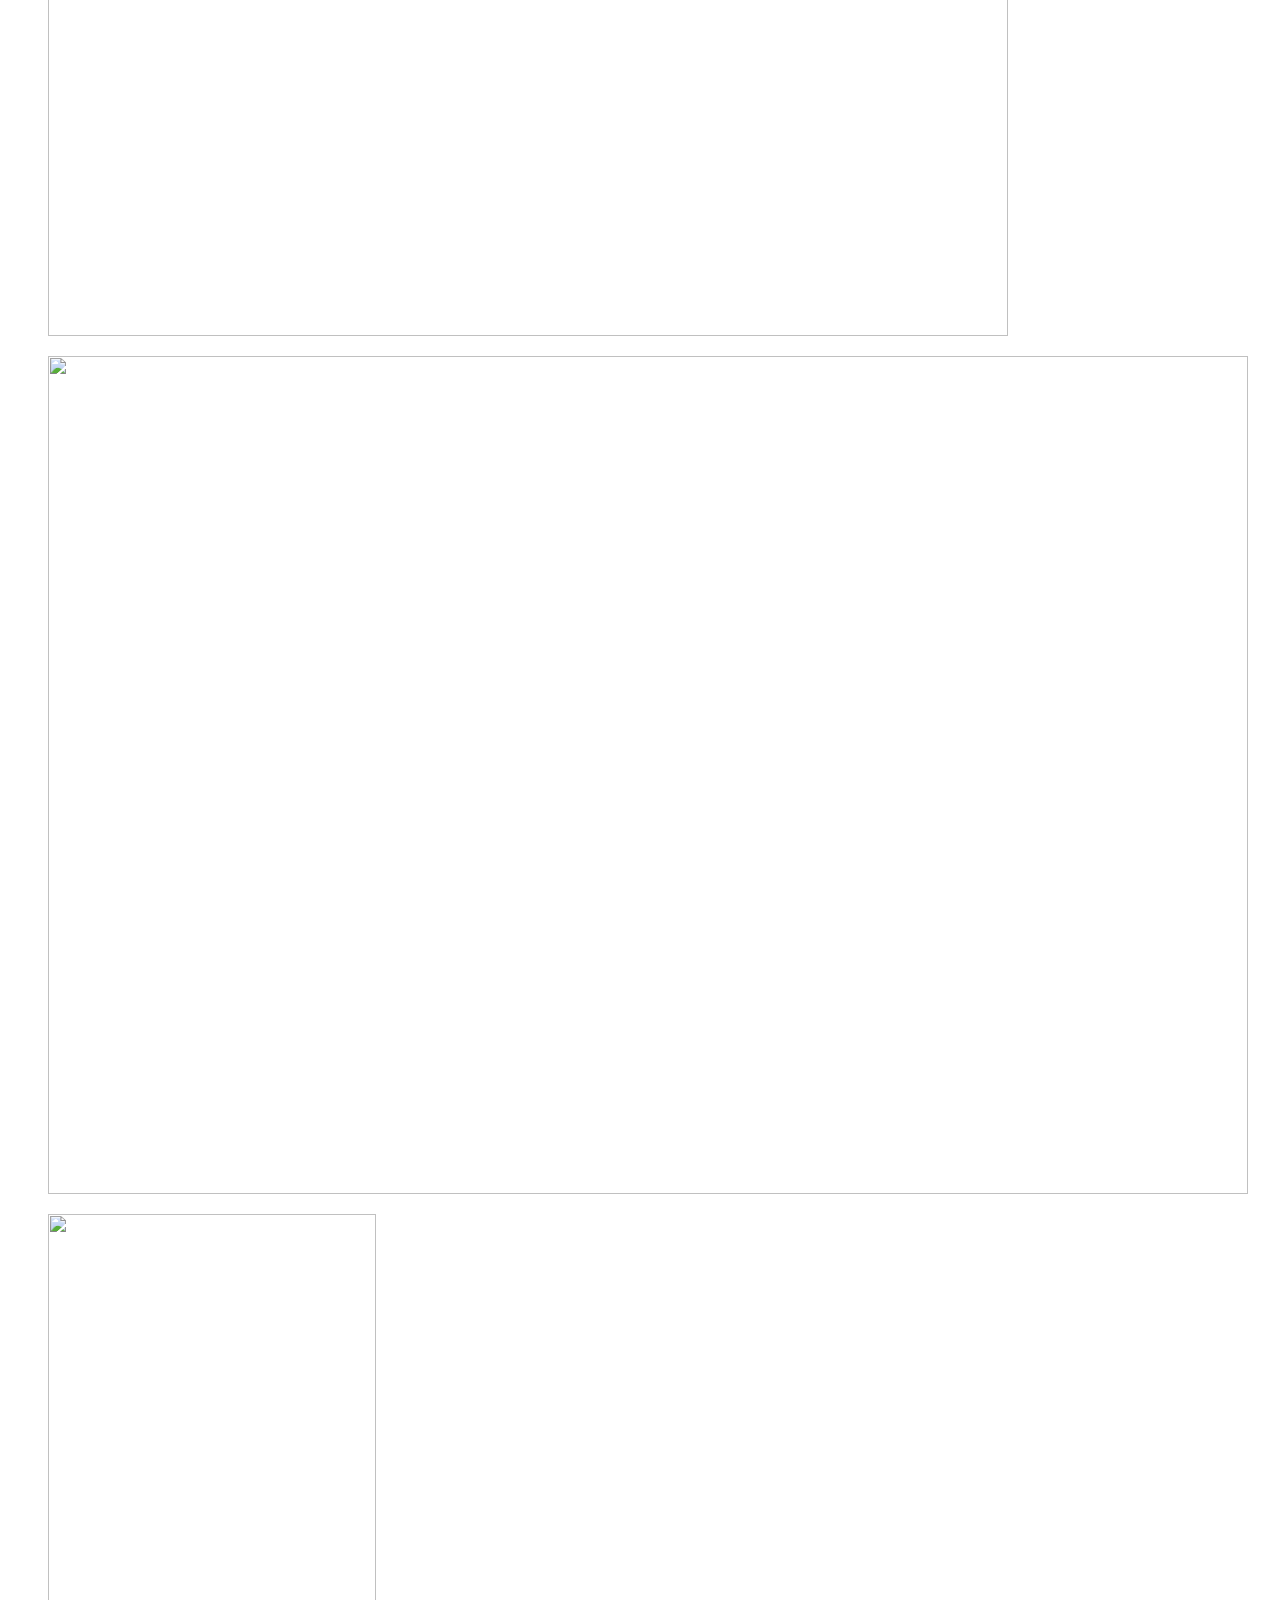
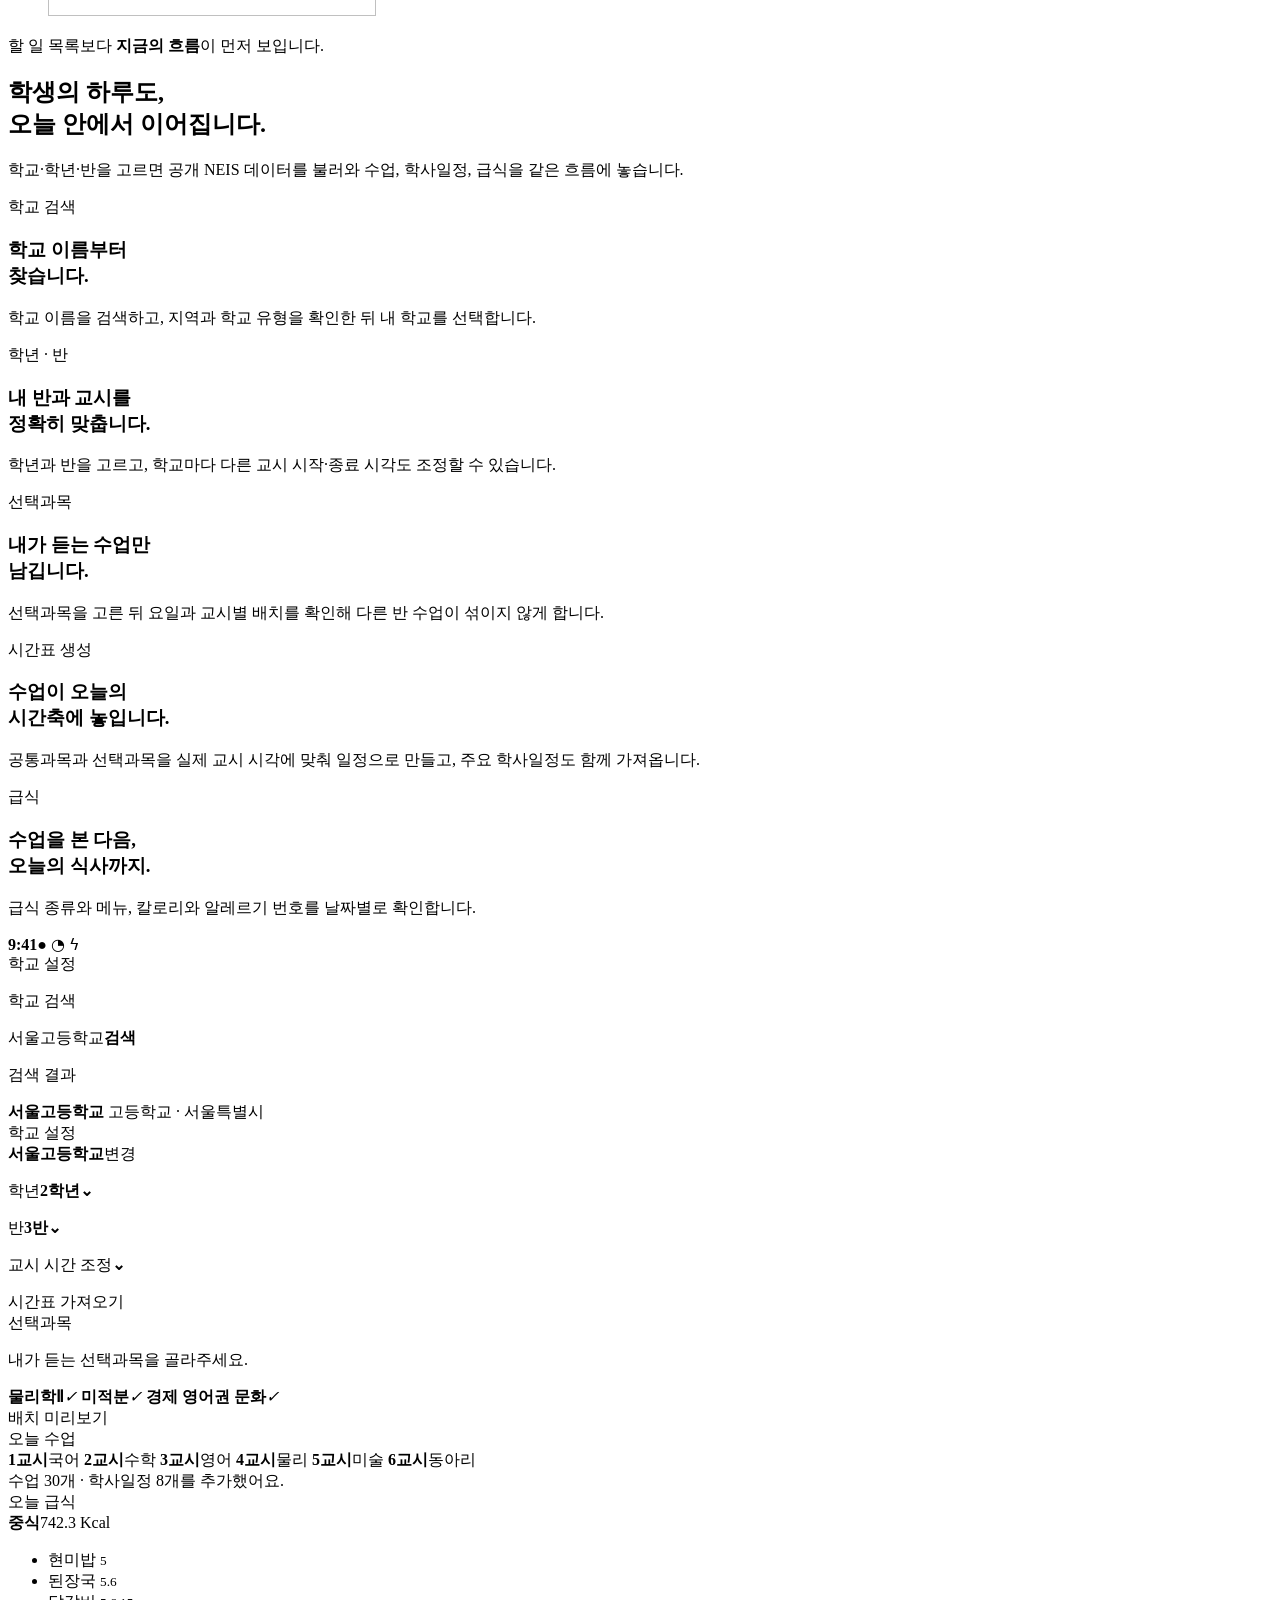
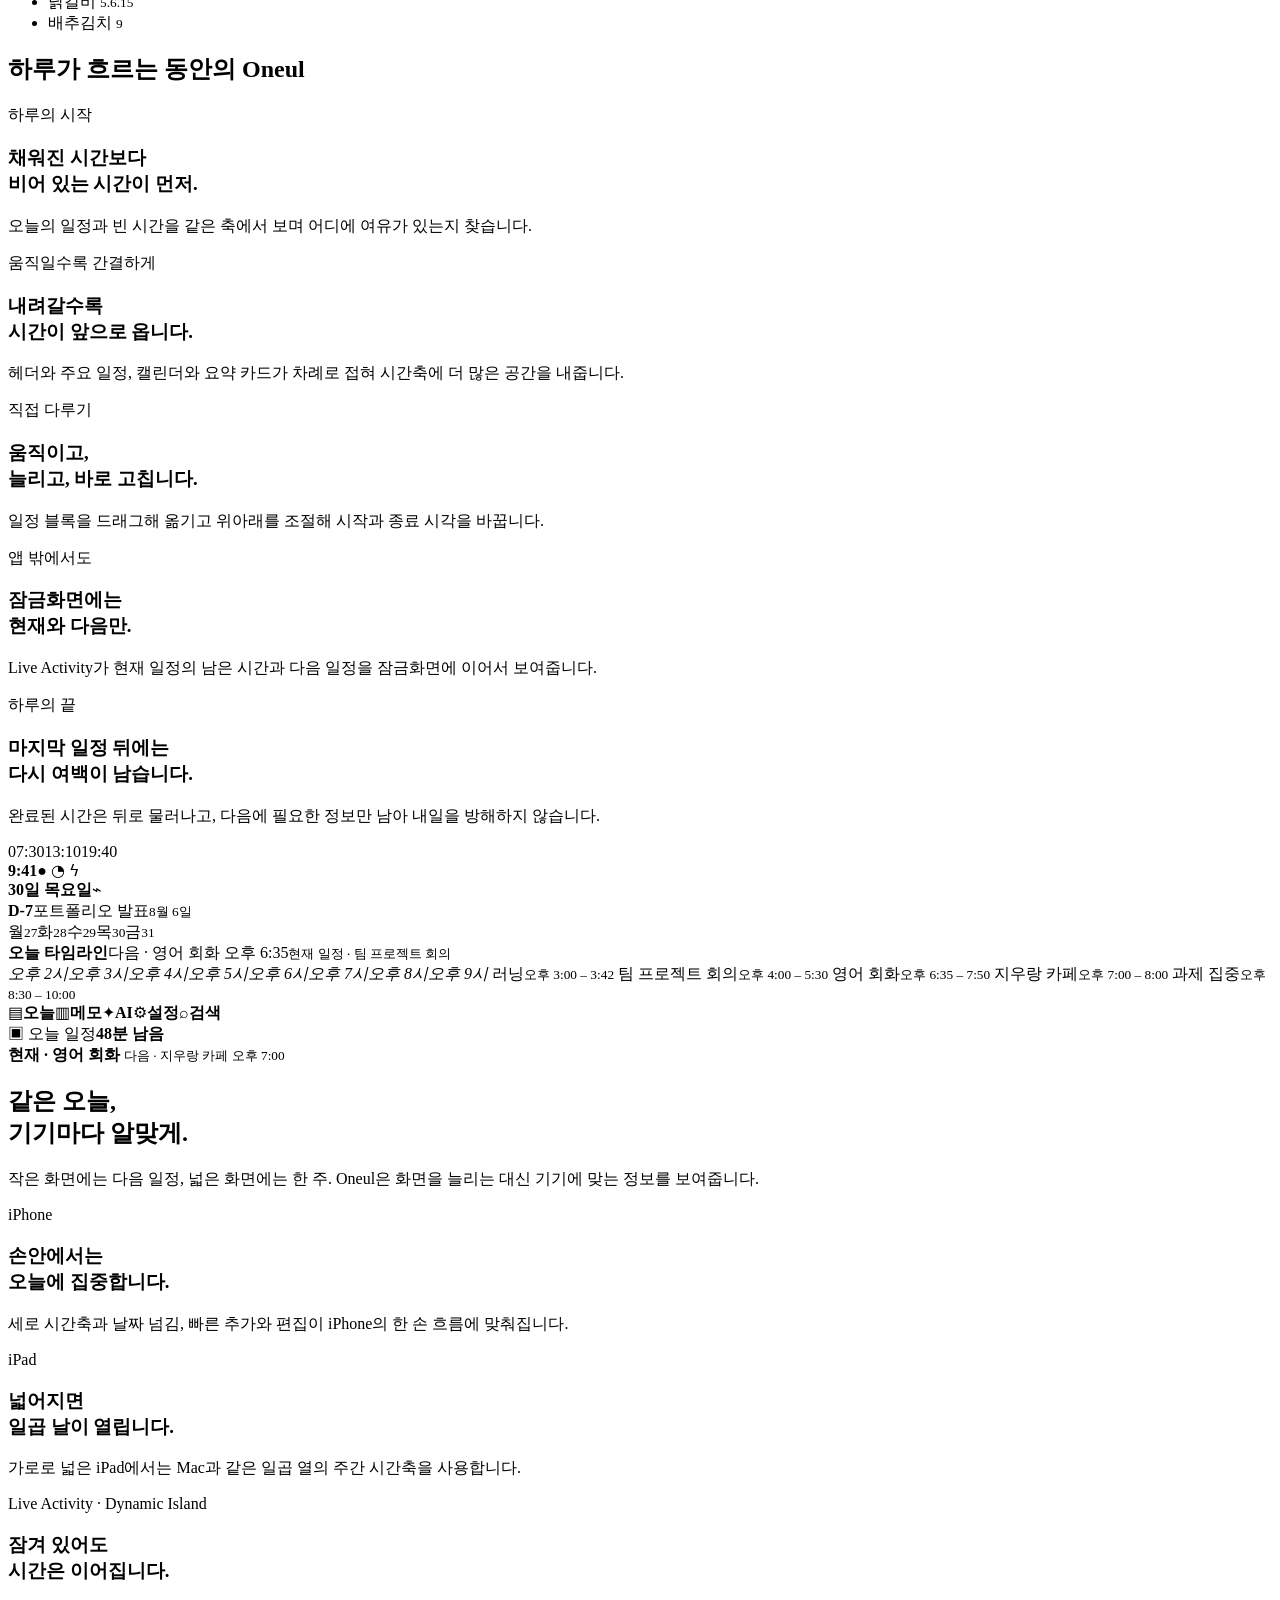
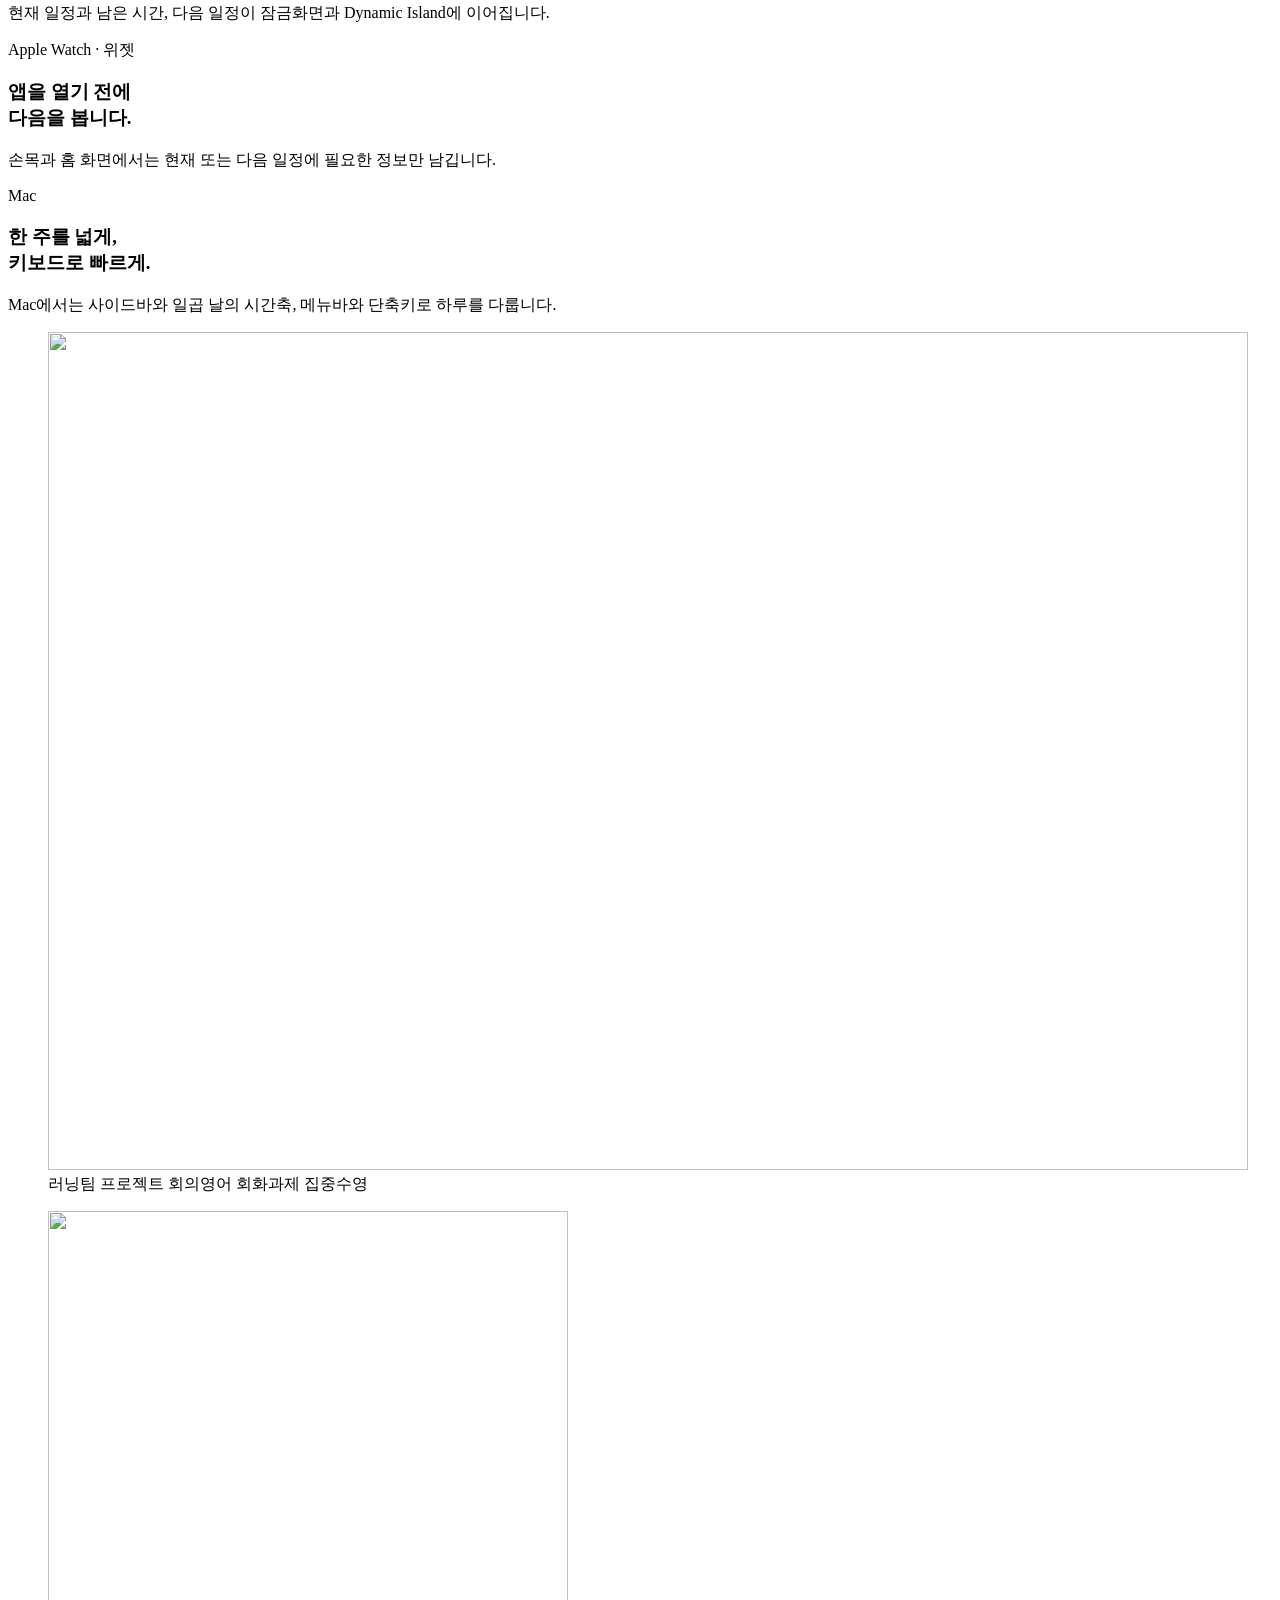
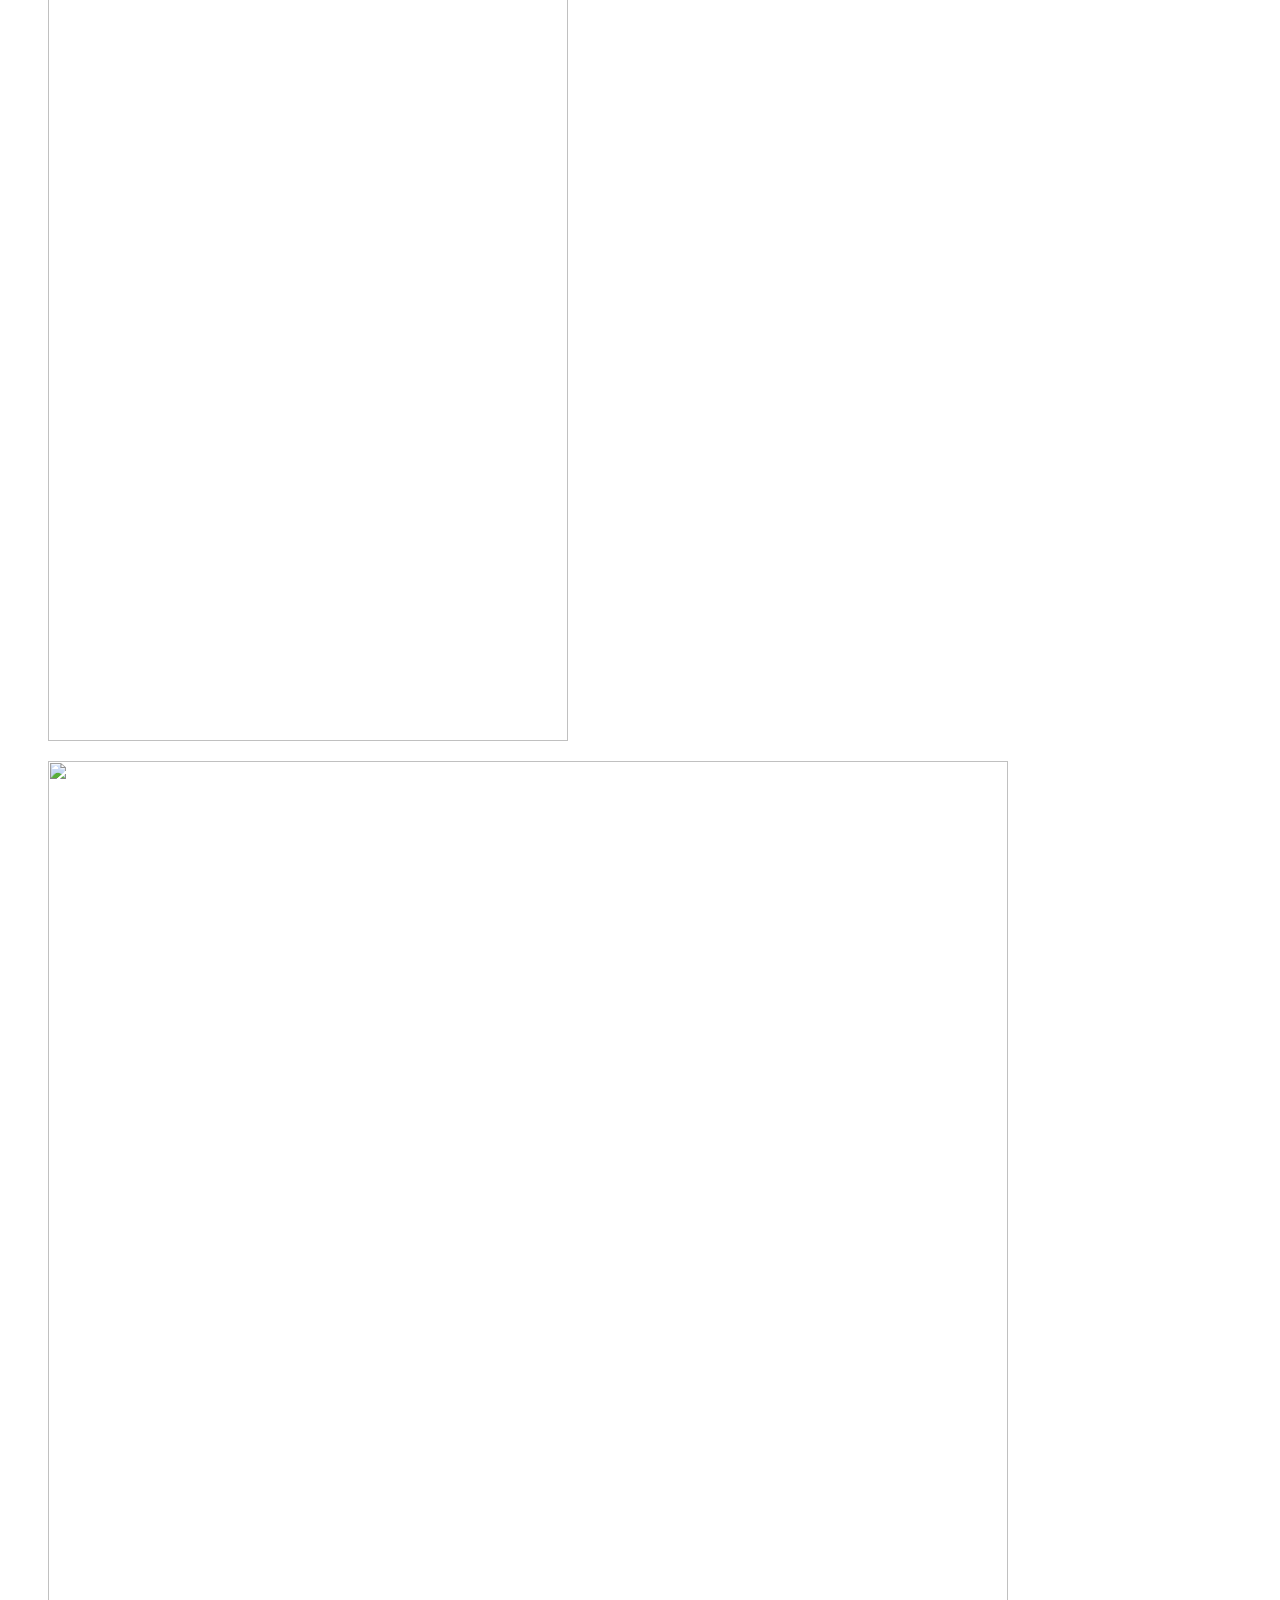
==== commit e1932d7e: "기기 맞춤 다운로드 페이지와 Mac 출시 동선 추가" ====
--- a/Oneul/server/privacy-page/public/index.html
+++ b/Oneul/server/privacy-page/public/index.html
@@ -40,6 +40,7 @@
         <a href="#features" data-copy="nav.features">기능</a>
         <a href="#school" data-copy="nav.school">학생</a>
         <a href="#devices" data-copy="nav.devices">기기</a>
+        <a href="/download" data-copy="nav.download">다운로드</a>
         <a href="#privacy" data-copy="nav.privacy">개인정보</a>
         <a href="/support" data-copy="nav.support">지원</a>
       </nav>
@@ -53,6 +54,7 @@
           <a href="#features" data-copy="nav.features">기능</a>
           <a href="#school" data-copy="nav.school">학생</a>
           <a href="#devices" data-copy="nav.devices">기기</a>
+          <a href="/download" data-copy="nav.download">다운로드</a>
           <a href="#privacy" data-copy="nav.privacy">개인정보</a>
           <a href="/support" data-copy="nav.support">지원</a>
           <div class="mobile-locale" role="group" aria-label="언어 선택">
@@ -61,8 +63,8 @@
           </div>
         </nav>
       </details>
-      <a class="button button-small button-primary platform-cta" href="#devices" data-platform-cta data-copy="hero.primary">
-        지원 기기 보기
+      <a class="button button-small button-primary platform-cta" href="/download" data-platform-cta>
+        다운로드
       </a>
     </div>
   </header>
@@ -78,7 +80,7 @@
           <h1 id="hero-title" data-copy-html="hero.title">말하면,<br>오늘이<br>정리됩니다.</h1>
           <p class="hero-lede" data-copy="hero.lede">“내일 3시 치과”처럼 쓰거나 말하세요. Oneul이 일정을 만들고, 하루 전체를 시간 위에 또렷하게 놓아 줍니다.</p>
           <div class="hero-actions">
-            <a class="button button-primary platform-cta" href="#devices" data-platform-cta data-copy="hero.primary">지원 기기 보기</a>
+            <a class="button button-primary platform-cta" href="/download" data-platform-cta>다운로드</a>
             <a class="button button-secondary" href="#features" data-copy="hero.secondary">작동 방식 보기</a>
           </div>
           <p class="availability" data-platform-note data-copy="hero.availability">iPhone · iPad · Mac · Apple Watch</p>
@@ -641,7 +643,7 @@
           <p>macOS 26+</p>
           <strong data-copy="devices.mac.status" data-mac-status>공개 배포 준비 중</strong>
         </div>
-        <p data-copy="devices.note">서명·공증된 Mac 설치 파일이 공개되면 Mac 방문자의 버튼이 직접 다운로드 링크로 바뀝니다.</p>
+        <div><p data-copy="devices.note">네이티브 Mac 앱을 개발했으며 공개용 서명·공증 설치 패키지는 준비 중입니다.</p><a class="text-link" href="/download?device=mac#mac" data-copy="devices.mac.link">Mac 버전과 출시 상태 보기</a></div>
       </div>
     </section>
 
@@ -737,7 +739,7 @@
           <h2 data-copy-html="final.title">오늘을<br>당신의 시간으로.</h2>
           <p data-copy="final.body">말 한마디로 시작하고, 지원되는 Apple 기기에서 이어서 보세요.</p>
         </div>
-        <a class="button button-primary platform-cta" href="#devices" data-platform-cta data-copy="final.action">지원 기기 보기</a>
+        <a class="button button-primary platform-cta" href="/download" data-platform-cta>다운로드</a>
       </div>
     </section>
   </main>
